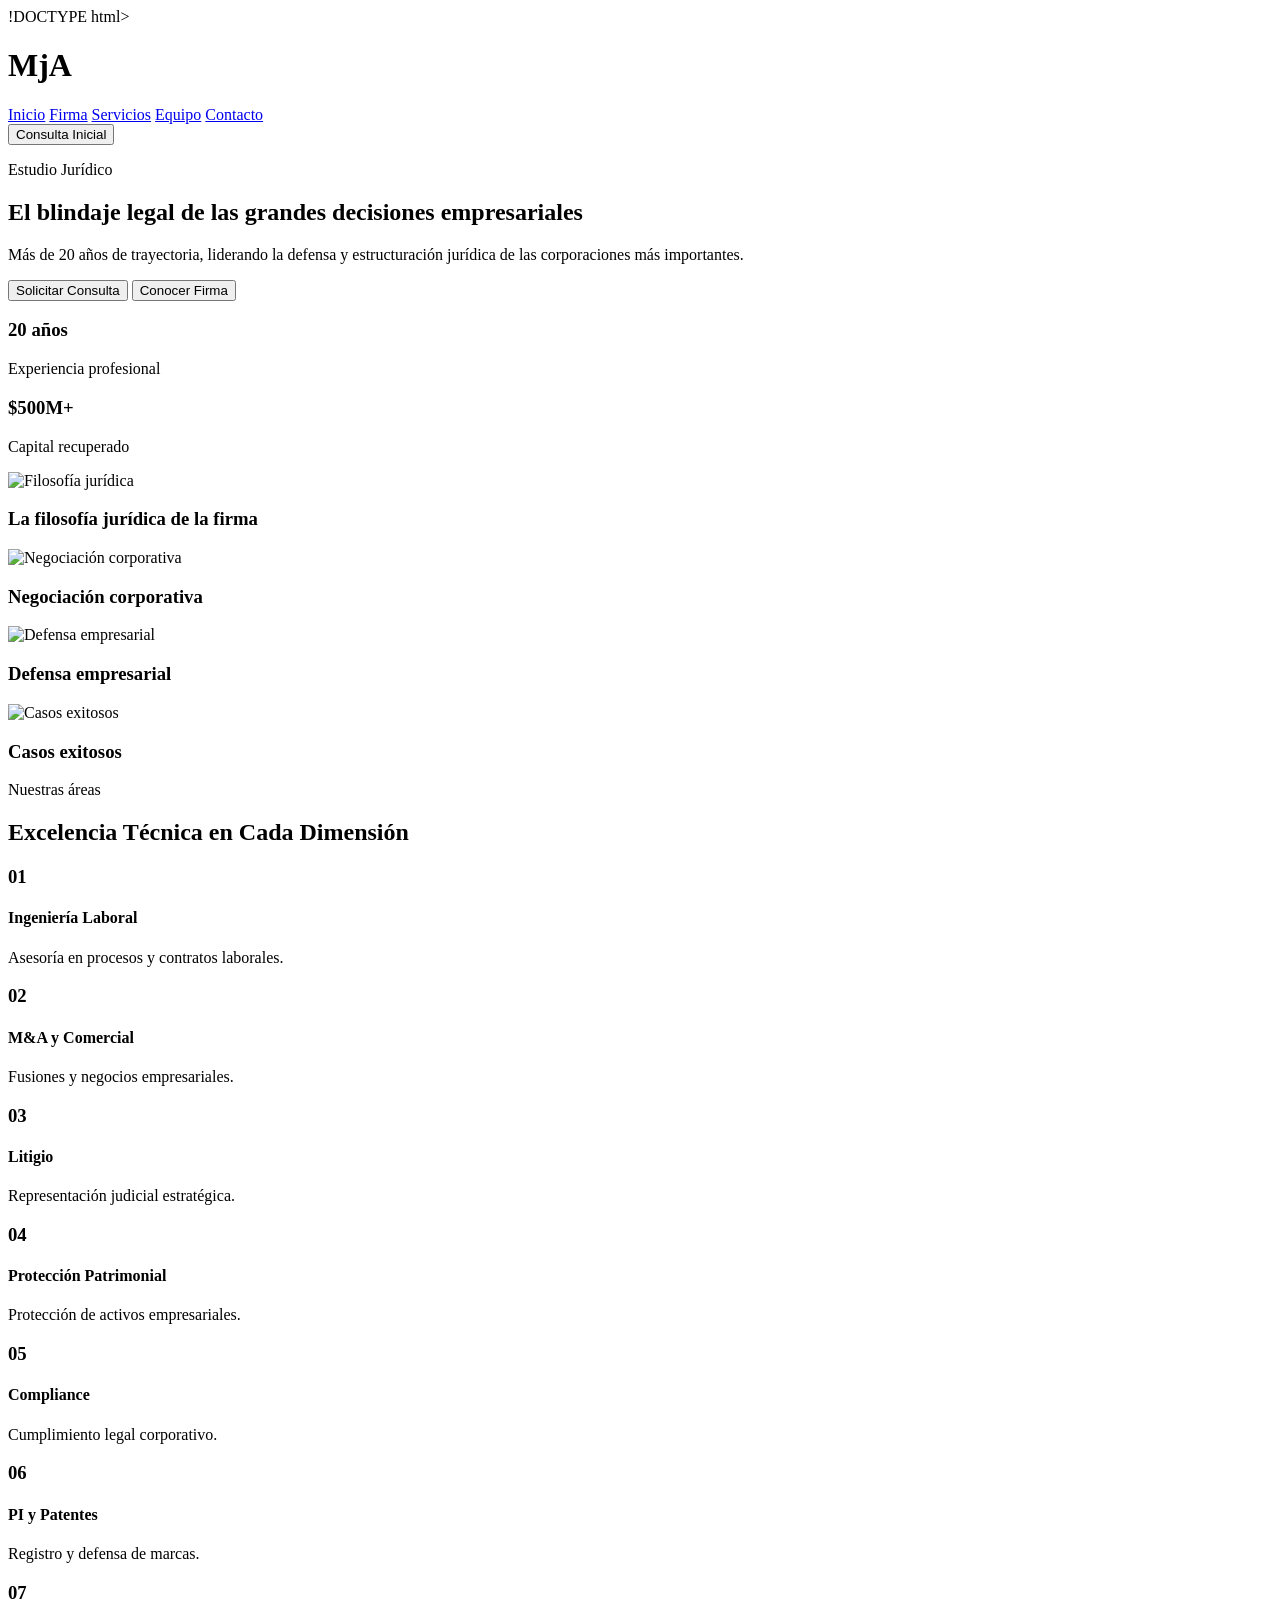
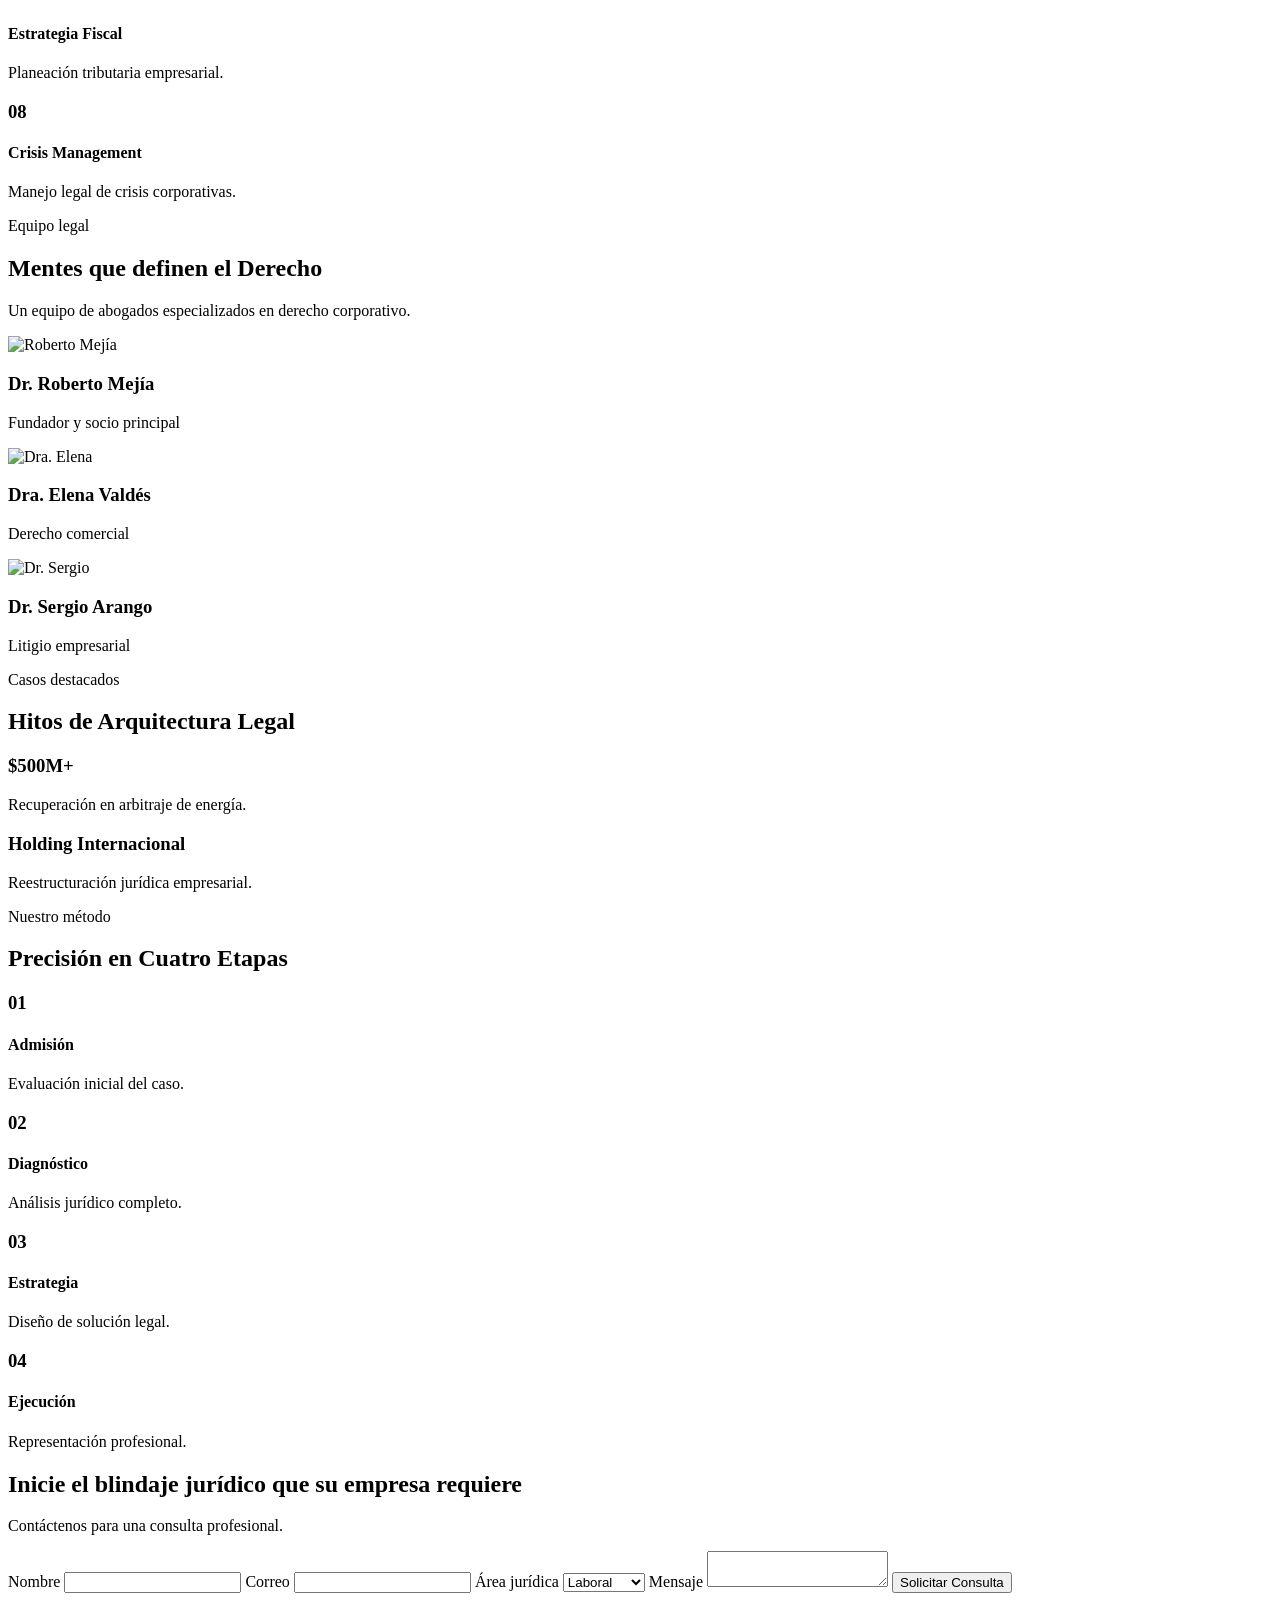
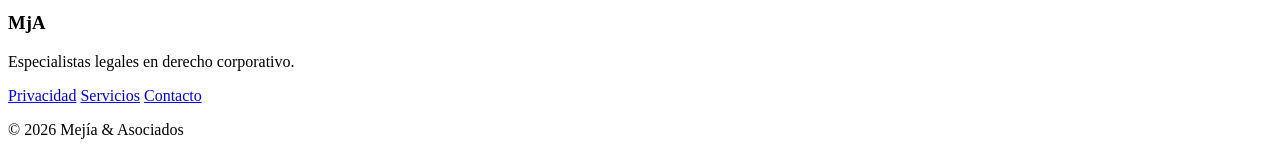
==== index.html @ 67142d61 "Rename index (1).html to index.html cambio e nombre rename" ====
!DOCTYPE html>
<html lang="es">
<head>
    <meta charset="UTF-8">
    <meta name="viewport" content="width=device-width, initial-scale=1.0">
    <title>Mejía & Asociados</title>
</head>
<body>


    <header>

        <h1>MjA</h1>

        <nav>
            <a href="#">Inicio</a>
            <a href="#">Firma</a>
            <a href="#">Servicios</a>
            <a href="#">Equipo</a>
            <a href="#">Contacto</a>
        </nav>

        <button>Consulta Inicial</button>

    </header>


   
    <section>

        <p>Estudio Jurídico</p>

        <h2>
            El blindaje legal de las grandes decisiones empresariales
        </h2>

        <p>
            Más de 20 años de trayectoria, liderando la defensa y
            estructuración jurídica de las corporaciones más importantes.
        </p>

        <button>Solicitar Consulta</button>

        <button>Conocer Firma</button>

    </section>



    <section>

        <div>
            <h3>20 años</h3>
            <p>Experiencia profesional</p>
        </div>

        <div>
            <h3>$500M+</h3>
            <p>Capital recuperado</p>
        </div>

    </section>



    <section>

        <article>

            <img src="imagen1.jpg" alt="Filosofía jurídica">

            <h3>La filosofía jurídica de la firma</h3>

        </article>

        <article>

            <img src="imagen2.jpg" alt="Negociación corporativa">

            <h3>Negociación corporativa</h3>

        </article>

        <article>

            <img src="imagen3.jpg" alt="Defensa empresarial">

            <h3>Defensa empresarial</h3>

        </article>

        <article>

            <img src="imagen4.jpg" alt="Casos exitosos">

            <h3>Casos exitosos</h3>

        </article>

    </section>


    <section>

        <p>Nuestras áreas</p>

        <h2>Excelencia Técnica en Cada Dimensión</h2>

        <div>

            <article>
                <h3>01</h3>
                <h4>Ingeniería Laboral</h4>
                <p>Asesoría en procesos y contratos laborales.</p>
            </article>

            <article>
                <h3>02</h3>
                <h4>M&A y Comercial</h4>
                <p>Fusiones y negocios empresariales.</p>
            </article>

            <article>
                <h3>03</h3>
                <h4>Litigio</h4>
                <p>Representación judicial estratégica.</p>
            </article>

            <article>
                <h3>04</h3>
                <h4>Protección Patrimonial</h4>
                <p>Protección de activos empresariales.</p>
            </article>

            <article>
                <h3>05</h3>
                <h4>Compliance</h4>
                <p>Cumplimiento legal corporativo.</p>
            </article>

            <article>
                <h3>06</h3>
                <h4>PI y Patentes</h4>
                <p>Registro y defensa de marcas.</p>
            </article>

            <article>
                <h3>07</h3>
                <h4>Estrategia Fiscal</h4>
                <p>Planeación tributaria empresarial.</p>
            </article>

            <article>
                <h3>08</h3>
                <h4>Crisis Management</h4>
                <p>Manejo legal de crisis corporativas.</p>
            </article>

        </div>

    </section>


    <section>

        <p>Equipo legal</p>

        <h2>Mentes que definen el Derecho</h2>

        <p>
            Un equipo de abogados especializados en derecho corporativo.
        </p>

        <article>

            <img src="abogado1.jpg" alt="Roberto Mejía">

            <h3>Dr. Roberto Mejía</h3>

            <p>Fundador y socio principal</p>

        </article>

        <article>

            <img src="abogada1.jpg" alt="Dra. Elena">

            <h3>Dra. Elena Valdés</h3>

            <p>Derecho comercial</p>

        </article>

        <article>

            <img src="abogado2.jpg" alt="Dr. Sergio">

            <h3>Dr. Sergio Arango</h3>

            <p>Litigio empresarial</p>

        </article>

    </section>


    <section>

        <p>Casos destacados</p>

        <h2>Hitos de Arquitectura Legal</h2>

        <article>

            <h3>$500M+</h3>

            <p>
                Recuperación en arbitraje de energía.
            </p>

        </article>

        <article>

            <h3>Holding Internacional</h3>

            <p>
                Reestructuración jurídica empresarial.
            </p>

        </article>

    </section>


    <section>

        <p>Nuestro método</p>

        <h2>Precisión en Cuatro Etapas</h2>

        <div>

            <article>
                <h3>01</h3>
                <h4>Admisión</h4>
                <p>Evaluación inicial del caso.</p>
            </article>

            <article>
                <h3>02</h3>
                <h4>Diagnóstico</h4>
                <p>Análisis jurídico completo.</p>
            </article>

            <article>
                <h3>03</h3>
                <h4>Estrategia</h4>
                <p>Diseño de solución legal.</p>
            </article>

            <article>
                <h3>04</h3>
                <h4>Ejecución</h4>
                <p>Representación profesional.</p>
            </article>

        </div>

    </section>


    <section>

        <div>

            <h2>
                Inicie el blindaje jurídico que su empresa requiere
            </h2>

            <p>
                Contáctenos para una consulta profesional.
            </p>

        </div>

        <form>

            <label>Nombre</label>
            <input type="text">

            <label>Correo</label>
            <input type="email">

            <label>Área jurídica</label>

            <select>
                <option>Laboral</option>
                <option>Comercial</option>
                <option>Civil</option>
            </select>

            <label>Mensaje</label>

            <textarea></textarea>

            <button type="submit">
                Solicitar Consulta
            </button>

        </form>

    </section>


    <footer>

        <h3>MjA</h3>

        <p>
            Especialistas legales en derecho corporativo.
        </p>

        <nav>

            <a href="#">Privacidad</a>
            <a href="#">Servicios</a>
            <a href="#">Contacto</a>

        </nav>

        <p>© 2026 Mejía & Asociados</p>

    </footer>

</body>
</html>
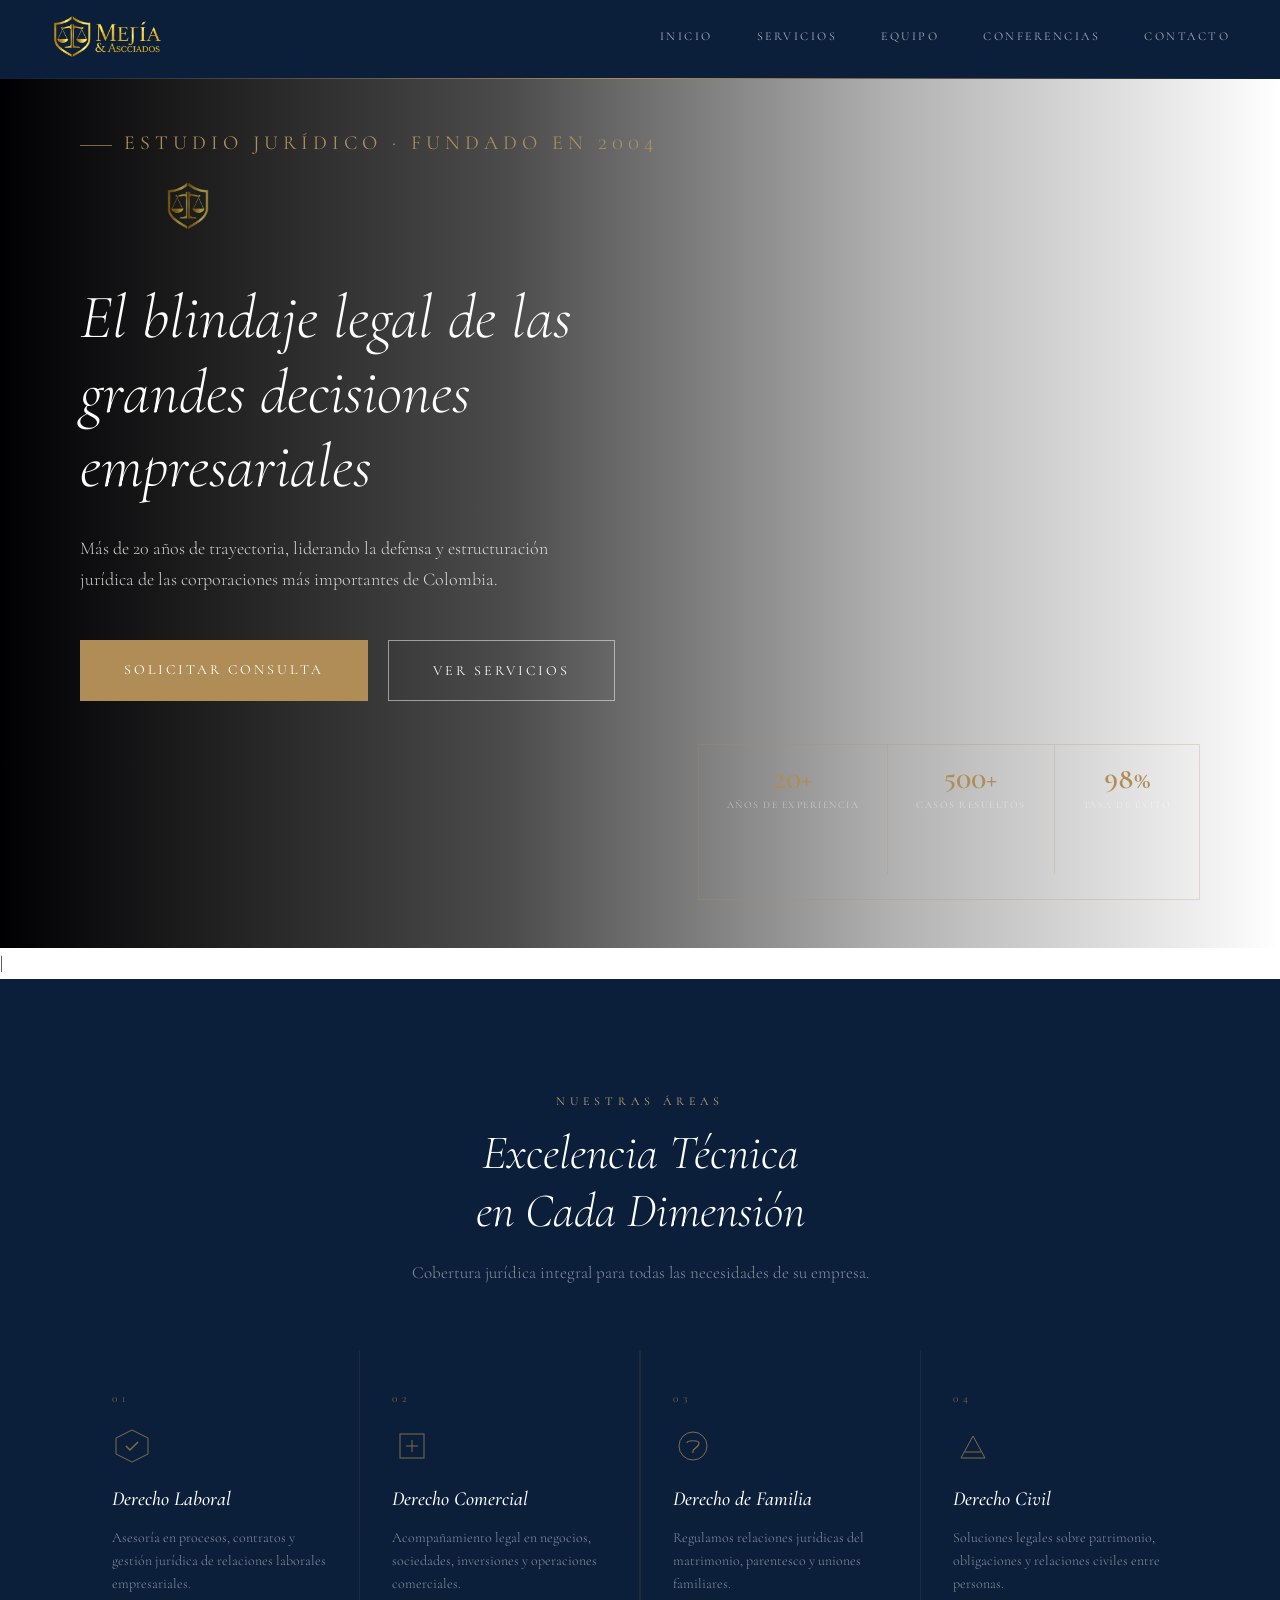
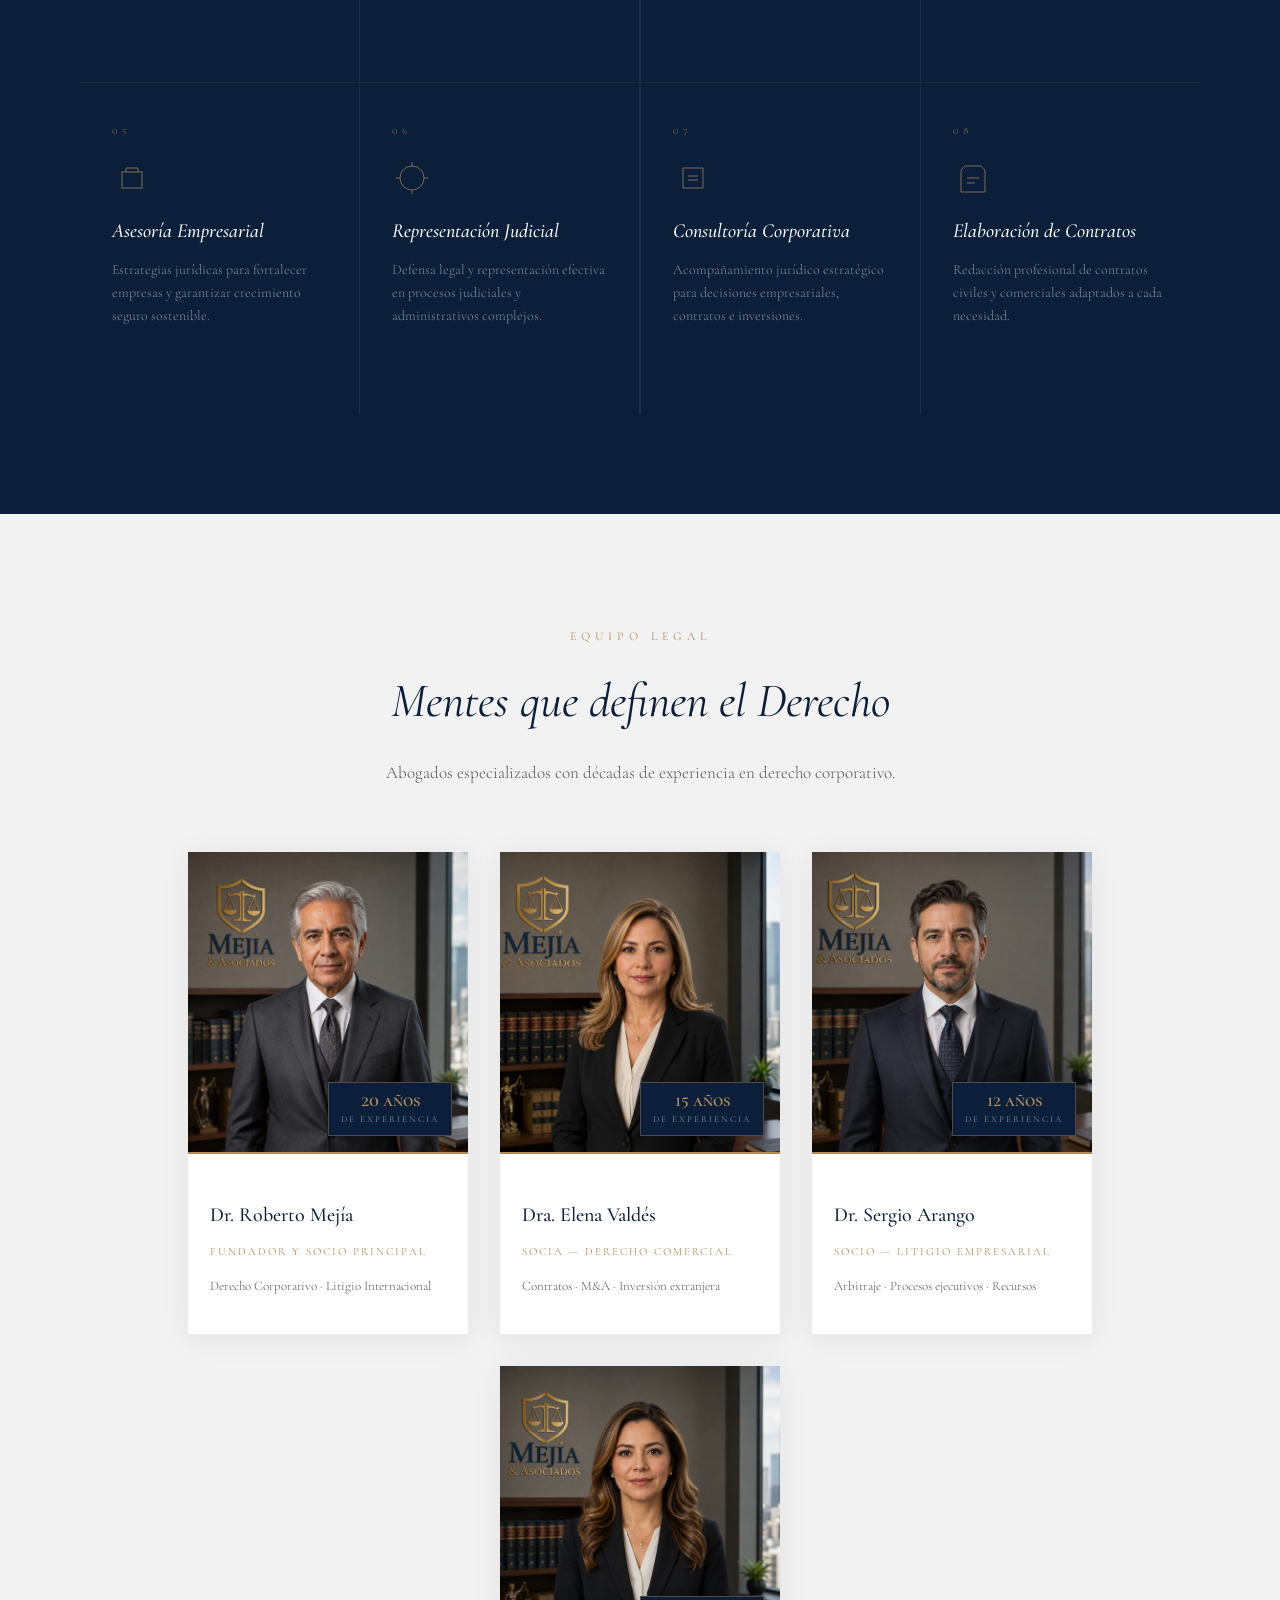
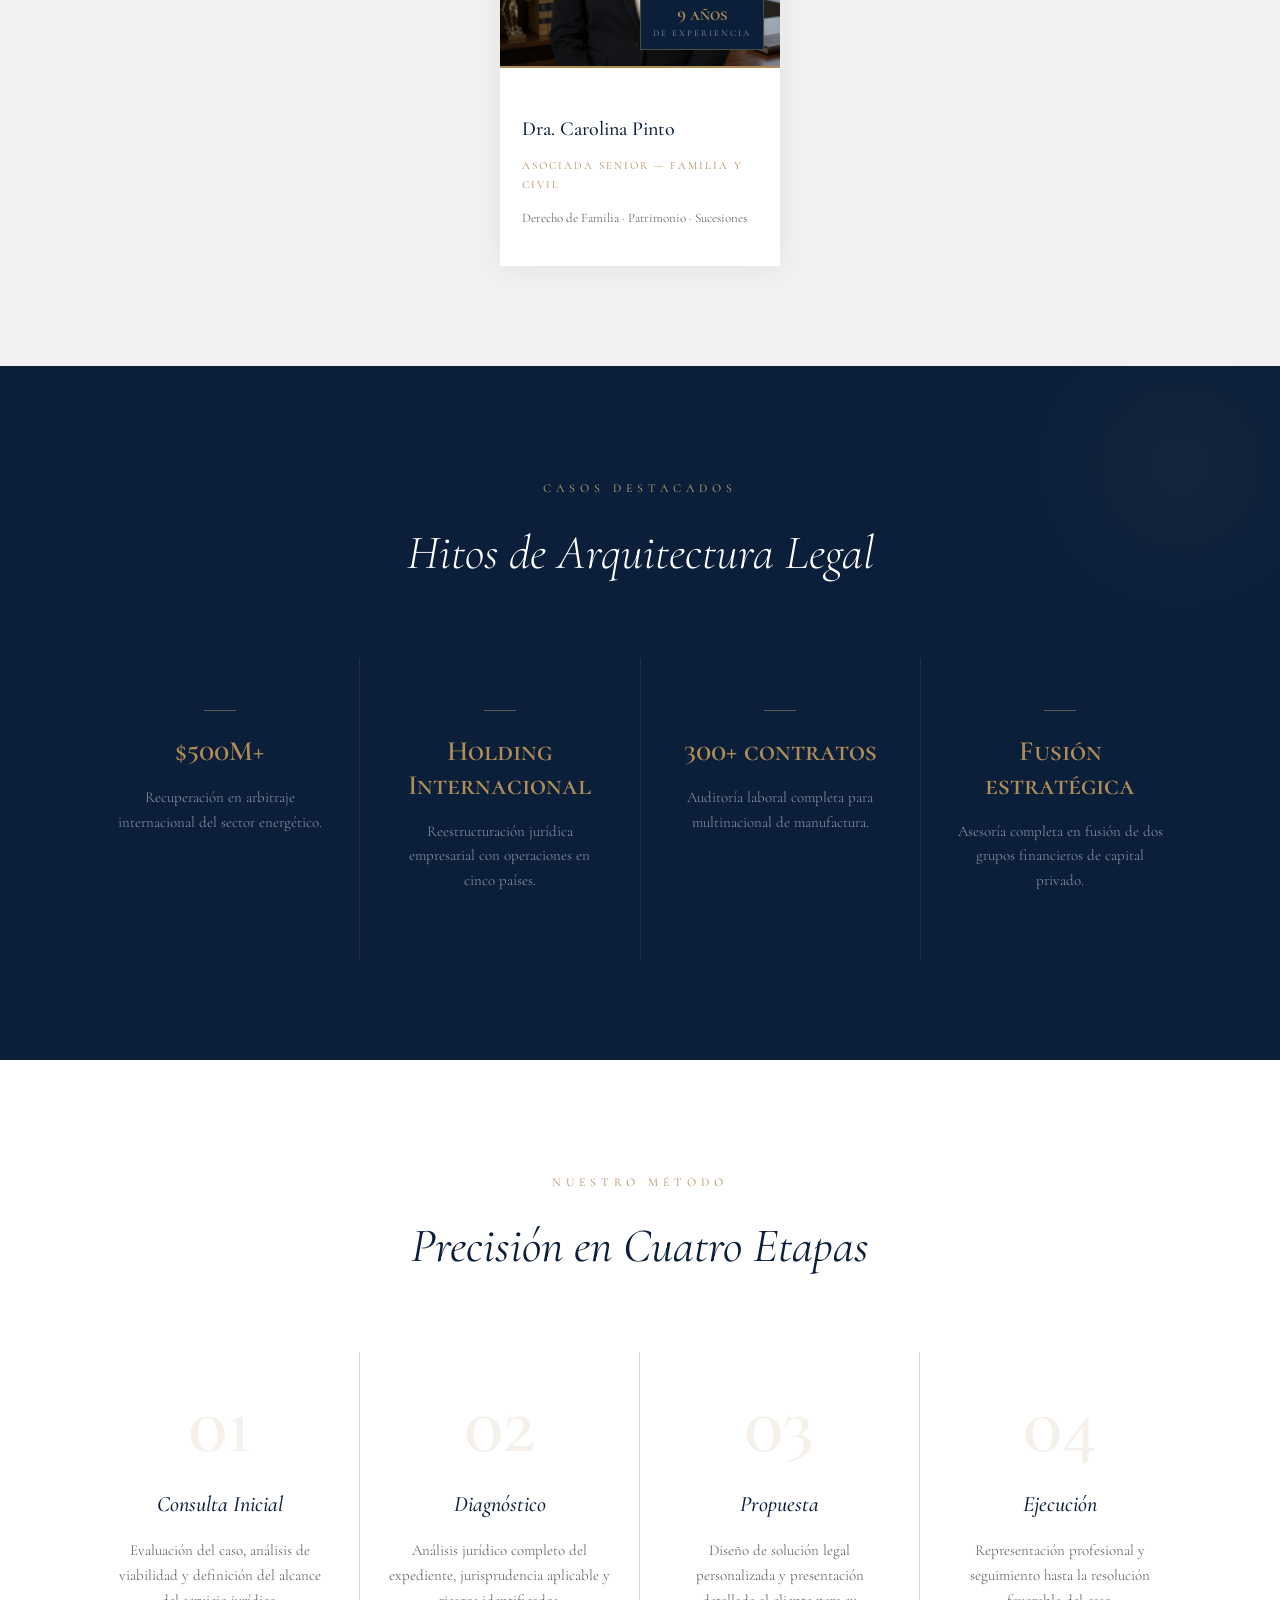
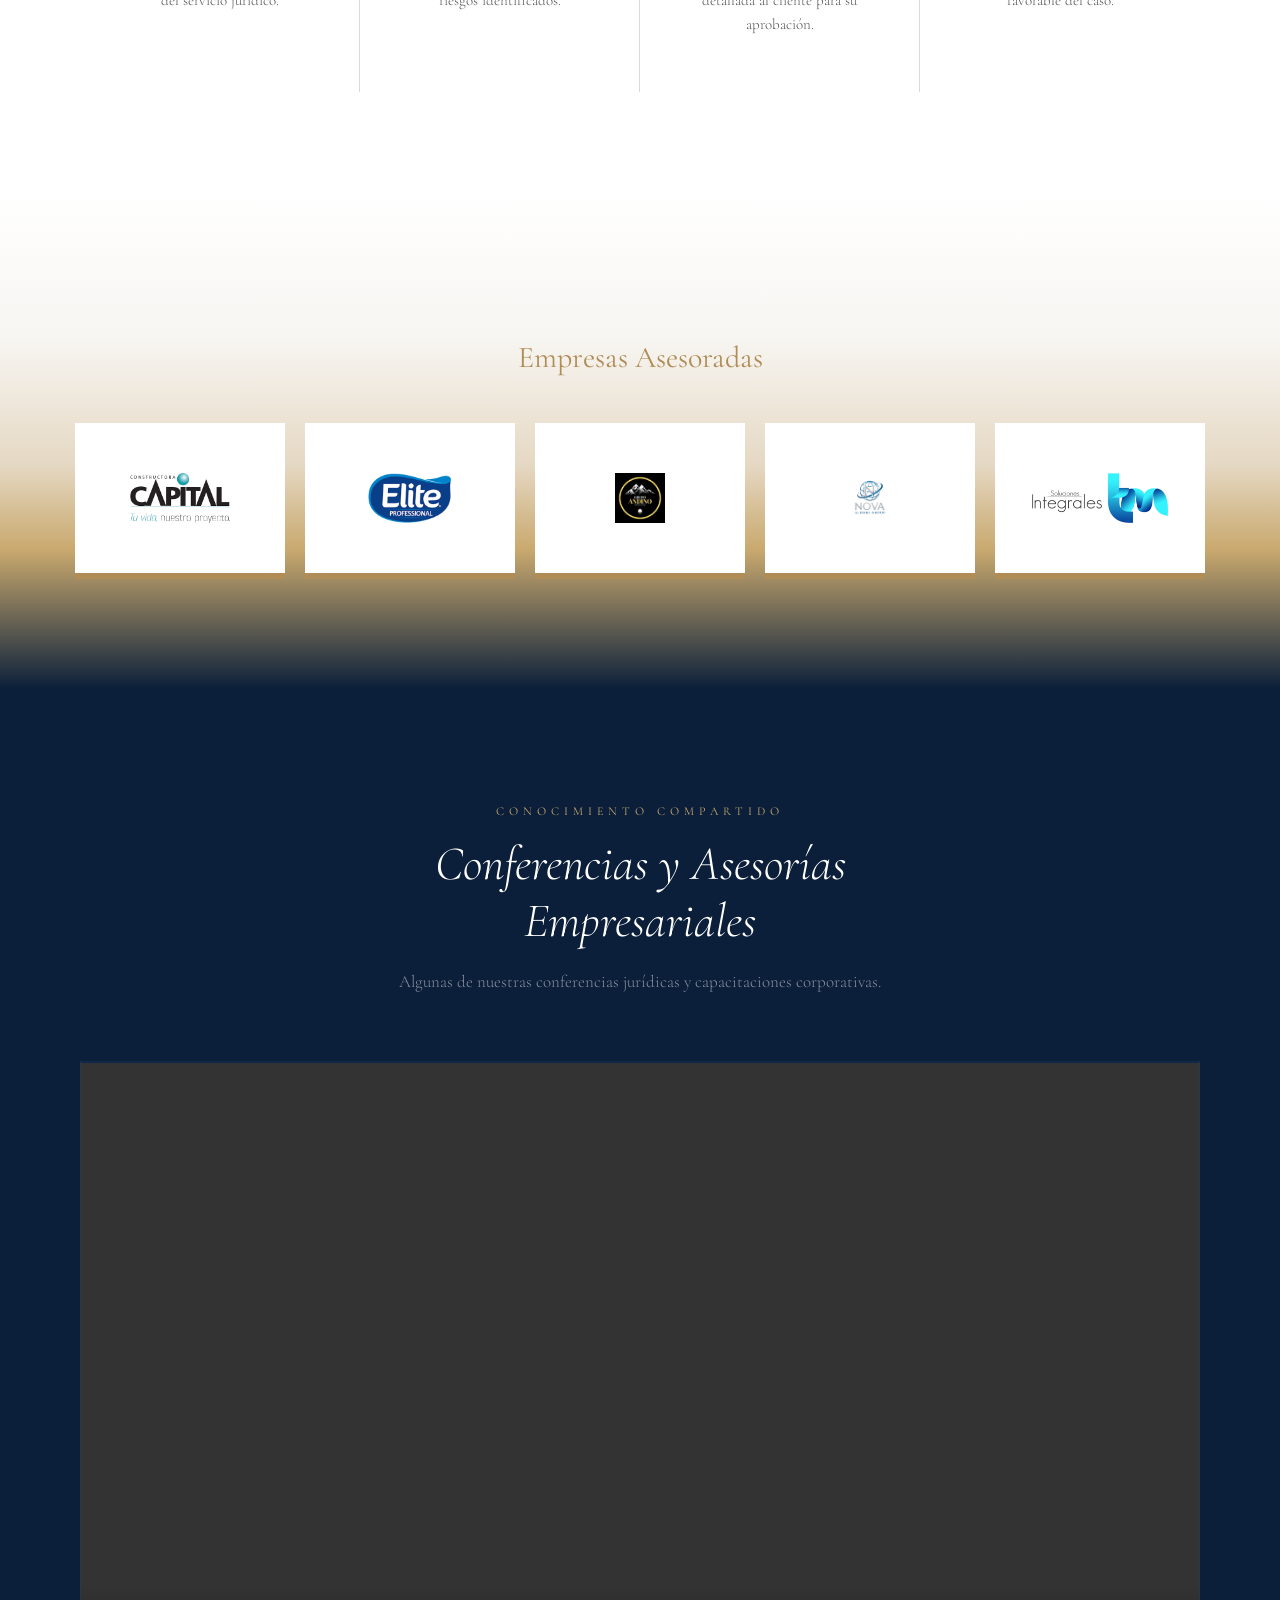
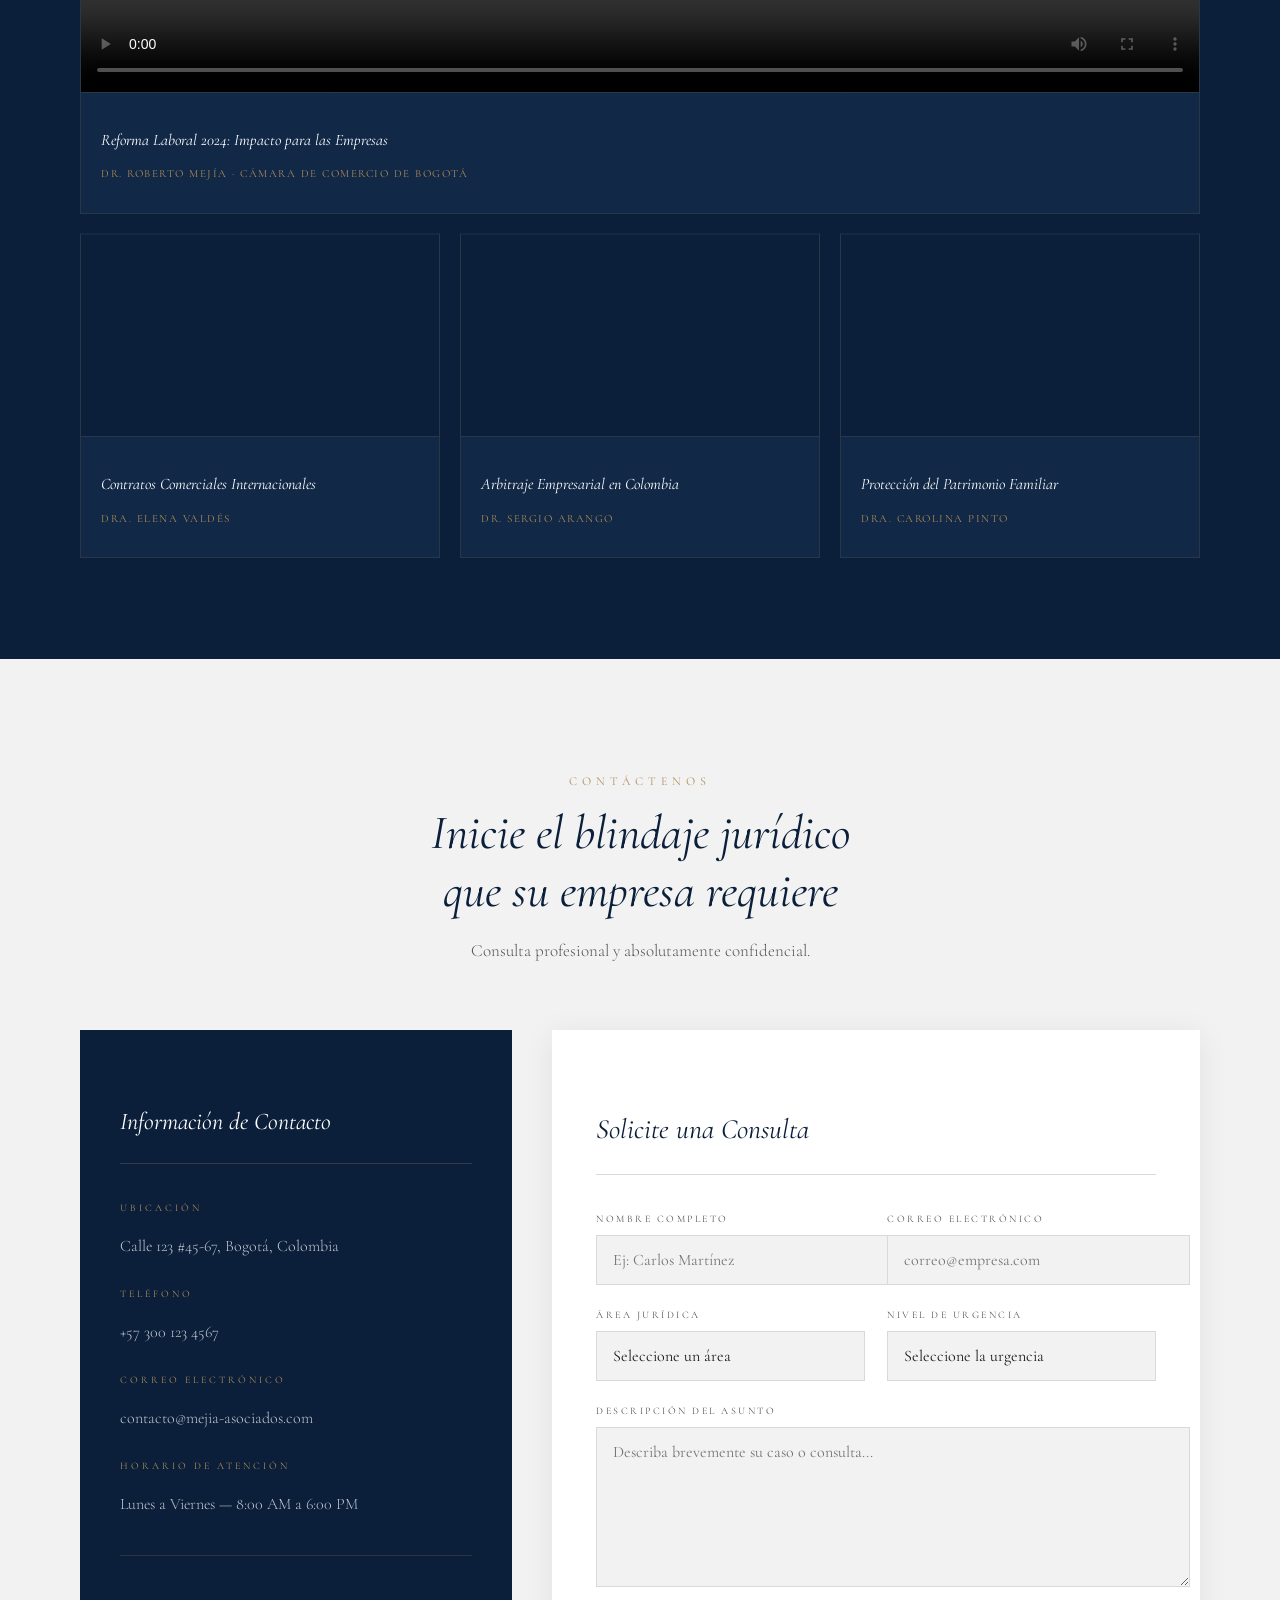
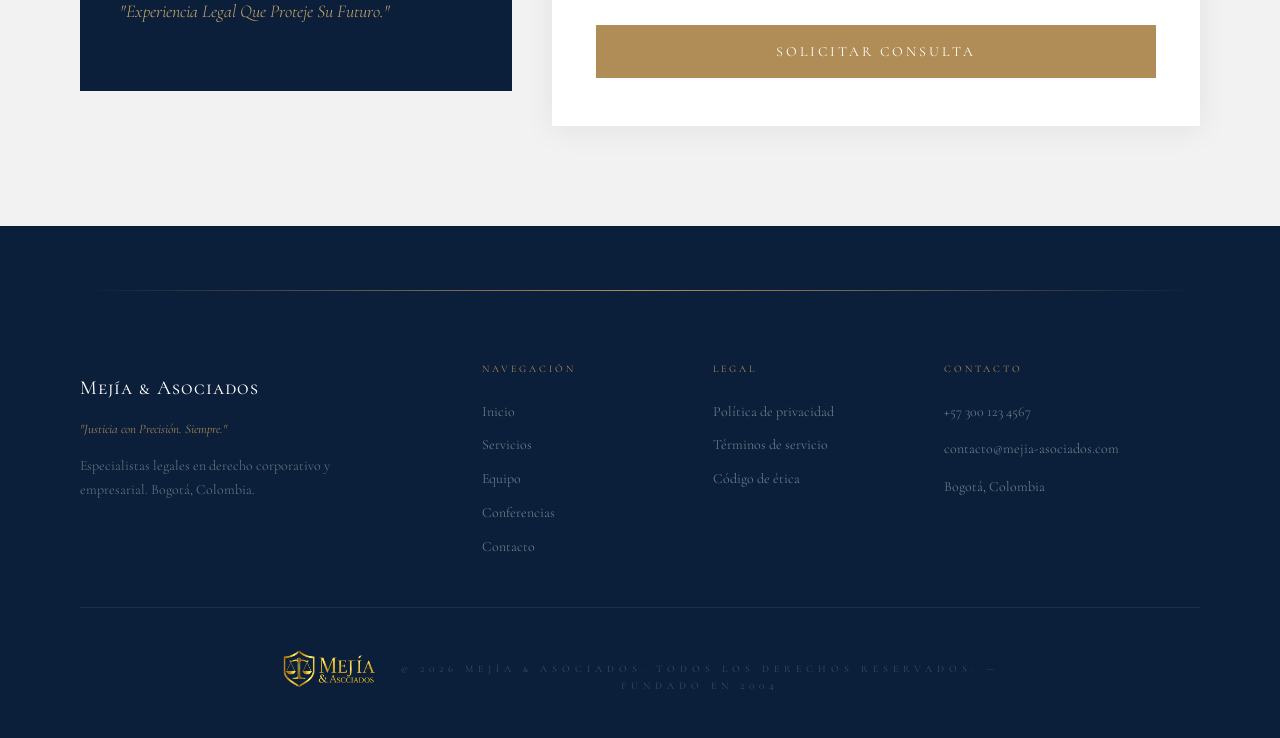
==== commit aaca650e: "primer commit - sitio web Mejía & Asociados" ====
--- a/index.html
+++ b/index.html
@@ -1,337 +1,672 @@
-!DOCTYPE html>
-<html lang="es">
-<head>
-    <meta charset="UTF-8">
-    <meta name="viewport" content="width=device-width, initial-scale=1.0">
-    <title>Mejía & Asociados</title>
-</head>
-<body>
-
-
-    <header>
-
-        <h1>MjA</h1>
-
-        <nav>
-            <a href="#">Inicio</a>
-            <a href="#">Firma</a>
-            <a href="#">Servicios</a>
-            <a href="#">Equipo</a>
-            <a href="#">Contacto</a>
-        </nav>
-
-        <button>Consulta Inicial</button>
-
-    </header>
-
-
-   
-    <section>
-
-        <p>Estudio Jurídico</p>
-
-        <h2>
-            El blindaje legal de las grandes decisiones empresariales
-        </h2>
-
-        <p>
-            Más de 20 años de trayectoria, liderando la defensa y
-            estructuración jurídica de las corporaciones más importantes.
-        </p>
-
-        <button>Solicitar Consulta</button>
-
-        <button>Conocer Firma</button>
-
-    </section>
-
-
-
-    <section>
-
-        <div>
-            <h3>20 años</h3>
-            <p>Experiencia profesional</p>
-        </div>
-
-        <div>
-            <h3>$500M+</h3>
-            <p>Capital recuperado</p>
-        </div>
-
-    </section>
-
-
-
-    <section>
-
-        <article>
-
-            <img src="imagen1.jpg" alt="Filosofía jurídica">
-
-            <h3>La filosofía jurídica de la firma</h3>
-
-        </article>
-
-        <article>
-
-            <img src="imagen2.jpg" alt="Negociación corporativa">
-
-            <h3>Negociación corporativa</h3>
-
-        </article>
-
-        <article>
-
-            <img src="imagen3.jpg" alt="Defensa empresarial">
-
-            <h3>Defensa empresarial</h3>
-
-        </article>
-
-        <article>
-
-            <img src="imagen4.jpg" alt="Casos exitosos">
-
-            <h3>Casos exitosos</h3>
-
-        </article>
-
-    </section>
-
-
-    <section>
-
-        <p>Nuestras áreas</p>
-
-        <h2>Excelencia Técnica en Cada Dimensión</h2>
-
-        <div>
-
-            <article>
-                <h3>01</h3>
-                <h4>Ingeniería Laboral</h4>
-                <p>Asesoría en procesos y contratos laborales.</p>
-            </article>
-
-            <article>
-                <h3>02</h3>
-                <h4>M&A y Comercial</h4>
-                <p>Fusiones y negocios empresariales.</p>
-            </article>
-
-            <article>
-                <h3>03</h3>
-                <h4>Litigio</h4>
-                <p>Representación judicial estratégica.</p>
-            </article>
-
-            <article>
-                <h3>04</h3>
-                <h4>Protección Patrimonial</h4>
-                <p>Protección de activos empresariales.</p>
-            </article>
-
-            <article>
-                <h3>05</h3>
-                <h4>Compliance</h4>
-                <p>Cumplimiento legal corporativo.</p>
-            </article>
-
-            <article>
-                <h3>06</h3>
-                <h4>PI y Patentes</h4>
-                <p>Registro y defensa de marcas.</p>
-            </article>
-
-            <article>
-                <h3>07</h3>
-                <h4>Estrategia Fiscal</h4>
-                <p>Planeación tributaria empresarial.</p>
-            </article>
-
-            <article>
-                <h3>08</h3>
-                <h4>Crisis Management</h4>
-                <p>Manejo legal de crisis corporativas.</p>
-            </article>
-
-        </div>
-
-    </section>
-
-
-    <section>
-
-        <p>Equipo legal</p>
-
-        <h2>Mentes que definen el Derecho</h2>
-
-        <p>
-            Un equipo de abogados especializados en derecho corporativo.
-        </p>
-
-        <article>
-
-            <img src="abogado1.jpg" alt="Roberto Mejía">
-
-            <h3>Dr. Roberto Mejía</h3>
-
-            <p>Fundador y socio principal</p>
-
-        </article>
-
-        <article>
-
-            <img src="abogada1.jpg" alt="Dra. Elena">
-
-            <h3>Dra. Elena Valdés</h3>
-
-            <p>Derecho comercial</p>
-
-        </article>
-
-        <article>
-
-            <img src="abogado2.jpg" alt="Dr. Sergio">
-
-            <h3>Dr. Sergio Arango</h3>
-
-            <p>Litigio empresarial</p>
-
-        </article>
-
-    </section>
-
-
-    <section>
-
-        <p>Casos destacados</p>
-
-        <h2>Hitos de Arquitectura Legal</h2>
-
-        <article>
-
-            <h3>$500M+</h3>
-
-            <p>
-                Recuperación en arbitraje de energía.
-            </p>
-
-        </article>
-
-        <article>
-
-            <h3>Holding Internacional</h3>
-
-            <p>
-                Reestructuración jurídica empresarial.
-            </p>
-
-        </article>
-
-    </section>
-
-
-    <section>
-
-        <p>Nuestro método</p>
-
-        <h2>Precisión en Cuatro Etapas</h2>
-
-        <div>
-
-            <article>
-                <h3>01</h3>
-                <h4>Admisión</h4>
-                <p>Evaluación inicial del caso.</p>
-            </article>
-
-            <article>
-                <h3>02</h3>
-                <h4>Diagnóstico</h4>
-                <p>Análisis jurídico completo.</p>
-            </article>
-
-            <article>
-                <h3>03</h3>
-                <h4>Estrategia</h4>
-                <p>Diseño de solución legal.</p>
-            </article>
-
-            <article>
-                <h3>04</h3>
-                <h4>Ejecución</h4>
-                <p>Representación profesional.</p>
-            </article>
-
-        </div>
-
-    </section>
-
-
-    <section>
-
-        <div>
-
-            <h2>
-                Inicie el blindaje jurídico que su empresa requiere
-            </h2>
-
-            <p>
-                Contáctenos para una consulta profesional.
-            </p>
-
-        </div>
-
-        <form>
-
-            <label>Nombre</label>
-            <input type="text">
-
-            <label>Correo</label>
-            <input type="email">
-
-            <label>Área jurídica</label>
-
-            <select>
-                <option>Laboral</option>
-                <option>Comercial</option>
-                <option>Civil</option>
-            </select>
-
-            <label>Mensaje</label>
-
-            <textarea></textarea>
-
-            <button type="submit">
-                Solicitar Consulta
-            </button>
-
-        </form>
-
-    </section>
-
-
-    <footer>
-
-        <h3>MjA</h3>
-
-        <p>
-            Especialistas legales en derecho corporativo.
-        </p>
-
-        <nav>
-
-            <a href="#">Privacidad</a>
-            <a href="#">Servicios</a>
-            <a href="#">Contacto</a>
-
-        </nav>
-
-        <p>© 2026 Mejía & Asociados</p>
-
-    </footer>
-
-</body>
-</html>
+<!DOCTYPE html>
+<html lang="es">
+<head>
+    <meta charset="UTF-8">
+    <meta name="viewport" content="width=device-width, initial-scale=1.0">
+    <title>Mejía & Asociados — Estudio Jurídico</title>
+    <link rel="stylesheet" href="styles.css">
+    <link rel="preconnect" href="https://fonts.googleapis.com">
+    <link href="https://fonts.googleapis.com/css2?family=Cormorant+Garamond:ital,wght@0,300;0,400;0,500;0,600;0,700;1,300;1,400&family=Cormorant+SC:wght@300;400;500;600&display=swap" rel="stylesheet">
+</head>
+<body>
+
+
+    <!--!SECCIÓN 1: ENCABEZADO
+                    <!--*       Barra de navegación superior con logo y menú.
+                    <!--*       El menú hamburguesa funciona con checkbox + label -->
+    <header class="encabezado" id="inicio">
+
+        <div class="encabezado__marca">
+            <img class="encabezado__logo-banner"
+                src="/img/logomj.png"
+                alt="Mejía & Asociados">
+        </div>
+
+        <nav class="encabezado__nav" id="navegacion" role="navigation" aria-label="Navegación principal">
+            <a class="enlace-nav" href="#inicio">Inicio</a>
+            <a class="enlace-nav" href="#areas">Servicios</a>
+            <a class="enlace-nav" href="#equipo">Equipo</a>
+            <a class="enlace-nav" href="#conferencias">Conferencias</a>
+            <a class="enlace-nav" href="#contacto">Contacto</a>
+        </nav>
+
+        <input type="checkbox" id="menu-activo" class="menu-activo" aria-hidden="true">
+        <label for="menu-activo" class="menu-hamburguesa" aria-label="Abrir menú">
+            <span></span><span></span><span></span>
+        </label>
+
+    </header>
+
+
+    <!--!SECCIÓN 2: HERO / INICIO
+            <!--*   Video de fondo + contenido + métricas flotantes.
+            <!--*   Orden de capas (de fondo a frente):
+            <!--*       1. video-fondo
+            <!--*       2. degradado negro
+            <!--*       3. patrón de puntos
+            <!--*       4. contenido (título + botones)
+            <!--*       5. métricas flotantes-->
+    <section class="inicio" id="hero">
+
+        <div class="inicio__contenedor-video">
+            <video autoplay muted loop playsinline class="inicio__video-fondo">
+                <source src="https://dl.dropbox.com/scl/fi/7dvm16bgu7j31hagz6p38/INTRODUCION.mp4?rlkey=zxrcnvhyy67lka468pvtw8rt9&st=ph2h5szb&dl=0" type="video/mp4">
+            </video>
+            <div class="inicio__degradado" aria-hidden="true"></div>
+        </div>|
+
+        <div class="inicio__contenido">
+            <span class="inicio__etiqueta">Estudio Jurídico · Fundado en 2004</span>
+
+            <div class="inicio__banner" aria-hidden="true">
+                <span class="banner-linea"></span>
+                <img src="/img/icono_logo.png" alt="Logo Mejía & Asociados" class="inicio__logo">
+                <span class="banner-linea"></span>
+            </div>
+
+            <h1 class="inicio__titulo">
+                El blindaje legal de las<br>
+                grandes decisiones<br>
+                empresariales
+            </h1>
+
+            <p class="inicio__descripcion">
+                Más de 20 años de trayectoria, liderando la defensa y estructuración
+                jurídica de las corporaciones más importantes de Colombia.
+            </p>
+
+            <div class="inicio__botones">
+                <a class="boton-principal" href="#contacto">Solicitar Consulta</a>
+                <a class="boton-secundario" href="#areas">Ver Servicios</a>
+            </div>
+        </div>
+
+        <div class="inicio__metricas" aria-hidden="true">
+            <div class="inicio__metrica">
+                <span class="inicio__metrica-numero">20+</span>
+                <span class="inicio__metrica-texto">Años de experiencia</span>
+            </div>
+            <div class="inicio__metrica">
+                <span class="inicio__metrica-numero">500+</span>
+                <span class="inicio__metrica-texto">Casos resueltos</span>
+            </div>
+            <div class="inicio__metrica">
+                <span class="inicio__metrica-numero">98%</span>
+                <span class="inicio__metrica-texto">Tasa de éxito</span>
+            </div>
+        </div>
+
+    </section>
+
+
+    <!--!SECCIÓN 3: ÁREAS DE PRÁCTICA
+        8 tarjetas en grid de 4 columnas.
+        Los íconos son SVG inline (sin imágenes externas).
+        -->
+    <section class="areas" id="areas">
+
+        <div class="areas__encabezado">
+            <p class="etiqueta-seccion etiqueta-seccion--clara">Nuestras Áreas</p>
+            <h2 class="areas__titulo">Excelencia Técnica<br>en Cada Dimensión</h2>
+            <p class="areas__subtitulo">Cobertura jurídica integral para todas las necesidades de su empresa.</p>
+        </div>
+
+        <div class="areas__cuadricula">
+
+            <article class="tarjeta-area">
+                <span class="tarjeta-area__numero">01</span>
+                <div class="tarjeta-area__icono" aria-hidden="true">
+                    <svg viewBox="0 0 40 40" xmlns="http://www.w3.org/2000/svg">
+                        <path d="M20 4 L36 12 L36 28 L20 36 L4 28 L4 12 Z" fill="none" stroke="#B08D57" stroke-width="1"/>
+                        <path d="M14 20 L18 24 L26 16" fill="none" stroke="#B08D57" stroke-width="1.5"/>
+                    </svg>
+                </div>
+                <h3 class="tarjeta-area__nombre">Derecho Laboral</h3>
+                <p class="tarjeta-area__descripcion">Asesoría en procesos, contratos y gestión jurídica de relaciones laborales empresariales.</p>
+                <span class="tarjeta-area__mas" aria-hidden="true">→
+                    <span class="precio_area">$500.000</span>
+                </span>
+        
+            </article>
+
+            <article class="tarjeta-area">
+                <span class="tarjeta-area__numero">02</span>
+                <div class="tarjeta-area__icono" aria-hidden="true">
+                    <svg viewBox="0 0 40 40" xmlns="http://www.w3.org/2000/svg">
+                        <rect x="8" y="8" width="24" height="24" fill="none" stroke="#B08D57" stroke-width="1"/>
+                        <line x1="14" y1="20" x2="26" y2="20" stroke="#B08D57" stroke-width="1"/>
+                        <line x1="20" y1="14" x2="20" y2="26" stroke="#B08D57" stroke-width="1"/>
+                    </svg>
+                </div>
+                <h3 class="tarjeta-area__nombre">Derecho Comercial</h3>
+                <p class="tarjeta-area__descripcion">Acompañamiento legal en negocios, sociedades, inversiones y operaciones comerciales.</p>
+                <span class="tarjeta-area__mas" aria-hidden="true">→
+                        <span>$700.000</span>
+                </span>
+                
+            </article>
+
+            <article class="tarjeta-area">
+                <span class="tarjeta-area__numero">03</span>
+                <div class="tarjeta-area__icono" aria-hidden="true">
+                    <svg viewBox="0 0 40 40" xmlns="http://www.w3.org/2000/svg">
+                        <circle cx="20" cy="20" r="14" fill="none" stroke="#B08D57" stroke-width="1"/>
+                        <path d="M14 17 C14 14 26 14 26 17 C26 22 20 22 20 25 L20 27" fill="none" stroke="#B08D57" stroke-width="1.2"/>
+                    </svg>
+                </div>
+                <h3 class="tarjeta-area__nombre">Derecho de Familia</h3>
+                <p class="tarjeta-area__descripcion">Regulamos relaciones jurídicas del matrimonio, parentesco y uniones familiares.</p>
+                <span class="tarjeta-area__mas" aria-hidden="true">→
+                        <span class="precio_area">$400.000</span>
+                </span>
+            </article>
+
+            <article class="tarjeta-area">
+                <span class="tarjeta-area__numero">04</span>
+                <div class="tarjeta-area__icono" aria-hidden="true">
+                    <svg viewBox="0 0 40 40" xmlns="http://www.w3.org/2000/svg">
+                        <path d="M8 32 L20 10 L32 32 Z" fill="none" stroke="#B08D57" stroke-width="1"/>
+                        <line x1="12" y1="26" x2="28" y2="26" stroke="#B08D57" stroke-width="1"/>
+                    </svg>
+                </div>
+                <h3 class="tarjeta-area__nombre">Derecho Civil</h3>
+                <p class="tarjeta-area__descripcion">Soluciones legales sobre patrimonio, obligaciones y relaciones civiles entre personas.</p>
+                <span class="tarjeta-area__mas" aria-hidden="true">→
+                    <span class="precio_area">$450.000</span>
+                </span>
+                
+            </article>
+
+            <article class="tarjeta-area">
+                <span class="tarjeta-area__numero">05</span>
+                <div class="tarjeta-area__icono" aria-hidden="true">
+                    <svg viewBox="0 0 40 40" xmlns="http://www.w3.org/2000/svg">
+                        <rect x="10" y="14" width="20" height="16" fill="none" stroke="#B08D57" stroke-width="1"/>
+                        <path d="M14 14 L14 10 L26 10 L26 14" fill="none" stroke="#B08D57" stroke-width="1"/>
+                    </svg>
+                </div>
+                <h3 class="tarjeta-area__nombre">Asesoría Empresarial</h3>
+                <p class="tarjeta-area__descripcion">Estrategias jurídicas para fortalecer empresas y garantizar crecimiento seguro sostenible.</p>
+                <span class="tarjeta-area__mas" aria-hidden="true">→
+                    <span class="precio_area">$900.000</span>
+                </span>
+                
+            </article>
+
+            <article class="tarjeta-area">
+                <span class="tarjeta-area__numero">06</span>
+                <div class="tarjeta-area__icono" aria-hidden="true">
+                    <svg viewBox="0 0 40 40" xmlns="http://www.w3.org/2000/svg">
+                        <circle cx="20" cy="20" r="12" fill="none" stroke="#B08D57" stroke-width="1"/>
+                        <path d="M20 8 L20 4 M32 20 L36 20 M20 32 L20 36 M8 20 L4 20" stroke="#B08D57" stroke-width="1"/>
+                    </svg>
+                </div>
+                <h3 class="tarjeta-area__nombre">Representación Judicial</h3>
+                <p class="tarjeta-area__descripcion">Defensa legal y representación efectiva en procesos judiciales y administrativos complejos.</p>
+                <span class="tarjeta-area__mas" aria-hidden="true">→
+                    <span class="precio_area">$1.2000.000</span>
+                </span>
+                    
+            </article>
+
+            <article class="tarjeta-area">
+                <span class="tarjeta-area__numero">07</span>
+                <div class="tarjeta-area__icono" aria-hidden="true">
+                    <svg viewBox="0 0 40 40" xmlns="http://www.w3.org/2000/svg">
+                        <path d="M10 10 L30 10 L30 30 L10 30 Z" fill="none" stroke="#B08D57" stroke-width="1"/>
+                        <line x1="15" y1="18" x2="25" y2="18" stroke="#B08D57" stroke-width="1"/>
+                        <line x1="15" y1="22" x2="25" y2="22" stroke="#B08D57" stroke-width="1"/>
+                    </svg>
+                </div>
+                <h3 class="tarjeta-area__nombre">Consultoría Corporativa</h3>
+                <p class="tarjeta-area__descripcion">Acompañamiento jurídico estratégico para decisiones empresariales, contratos e inversiones.</p>
+                <span class="tarjeta-area__mas" aria-hidden="true">→
+                    <span class="precio_area">$1.500.000</span>
+                </span>
+                
+            </article>
+
+            <article class="tarjeta-area">
+                <span class="tarjeta-area__numero">08</span>
+                <div class="tarjeta-area__icono" aria-hidden="true">
+                    <svg viewBox="0 0 40 40" xmlns="http://www.w3.org/2000/svg">
+                        <path d="M12 8 L28 8 L32 12 L32 34 L8 34 L8 12 Z" fill="none" stroke="#B08D57" stroke-width="1"/>
+                        <line x1="14" y1="20" x2="26" y2="20" stroke="#B08D57" stroke-width="1"/>
+                        <line x1="14" y1="25" x2="22" y2="25" stroke="#B08D57" stroke-width="1"/>
+                    </svg>
+                </div>
+                <h3 class="tarjeta-area__nombre">Elaboración de Contratos</h3>
+                <p class="tarjeta-area__descripcion">Redacción profesional de contratos civiles y comerciales adaptados a cada necesidad.</p>
+                <span class="tarjeta-area__mas" aria-hidden="true">→
+                    <span class="precio_area">$350.000</span>
+                </span>
+                
+            </article>
+
+        </div>
+
+    </section>
+
+
+    <!--!SECCIÓN 4: EQUIPO LEGAL
+        <!--*       4 tarjetas de abogados con foto, nombre, cargo y especialidad.
+        <!--*       Técnica: Grid de 1 celda en la imagen para superponer capas
+        <!--*       (texto de fondo ::before, foto, velo, badge de años)
+        
+        -->
+    <section class="equipo" id="equipo">
+
+        <div class="equipo__encabezado">
+            <p class="etiqueta-seccion">Equipo Legal</p>
+            <h2 class="equipo__titulo">Mentes que definen el Derecho</h2>
+            <p class="equipo__subtitulo">Abogados especializados con décadas de experiencia en derecho corporativo.</p>
+        </div>
+
+        <div class="equipo__cuadricula">
+
+            <article class="tarjeta-abogado">
+                <div class="tarjeta-abogado__imagen-contenedor">
+                    <img src="/img/brief_img/roberto_mejia.png" alt="Dr. Roberto Mejía" class="tarjeta-abogado__imagen">
+                    <div class="tarjeta-abogado__velo" aria-hidden="true"></div>
+                    <div class="tarjeta-abogado__anios">
+                        <span>20 años</span>
+                        <small>de experiencia</small>
+                    </div>
+                </div>
+                <div class="tarjeta-abogado__info">
+                    <h3 class="tarjeta-abogado__nombre">Dr. Roberto Mejía</h3>
+                    <p class="tarjeta-abogado__cargo">Fundador y Socio Principal</p>
+                    <p class="tarjeta-abogado__especialidad">Derecho Corporativo · Litigio Internacional</p>
+                </div>
+            </article>
+
+            <article class="tarjeta-abogado">
+                <div class="tarjeta-abogado__imagen-contenedor">
+                    <img src="/img/brief_img/elena_valdes.png" alt="Dra. Elena Valdés" class="tarjeta-abogado__imagen">
+                    <div class="tarjeta-abogado__velo" aria-hidden="true"></div>
+                    <div class="tarjeta-abogado__anios">
+                        <span>15 años</span>
+                        <small>de experiencia</small>
+                    </div>
+                </div>
+                <div class="tarjeta-abogado__info">
+                    <h3 class="tarjeta-abogado__nombre">Dra. Elena Valdés</h3>
+                    <p class="tarjeta-abogado__cargo">Socia — Derecho Comercial</p>
+                    <p class="tarjeta-abogado__especialidad">Contratos · M&A · Inversión extranjera</p>
+                </div>
+            </article>
+
+            <article class="tarjeta-abogado">
+                <div class="tarjeta-abogado__imagen-contenedor">
+                    <img src="/img/brief_img/sergio_arango.png" alt="Dr. Sergio Arango" class="tarjeta-abogado__imagen">
+                    <div class="tarjeta-abogado__velo" aria-hidden="true"></div>
+                    <div class="tarjeta-abogado__anios">
+                        <span>12 años</span>
+                        <small>de experiencia</small>
+                    </div>
+                </div>
+                <div class="tarjeta-abogado__info">
+                    <h3 class="tarjeta-abogado__nombre">Dr. Sergio Arango</h3>
+                    <p class="tarjeta-abogado__cargo">Socio — Litigio Empresarial</p>
+                    <p class="tarjeta-abogado__especialidad">Arbitraje · Procesos ejecutivos · Recursos</p>
+                </div>
+            </article>
+
+            <article class="tarjeta-abogado">
+                <div class="tarjeta-abogado__imagen-contenedor">
+                    <img src="/img/brief_img/carolina_pinto.png" alt="Dra. Carolina Pinto" class="tarjeta-abogado__imagen">
+                    <div class="tarjeta-abogado__velo" aria-hidden="true"></div>
+                    <div class="tarjeta-abogado__anios">
+                        <span>9 años</span>
+                        <small>de experiencia</small>
+                    </div>
+                </div>
+                <div class="tarjeta-abogado__info">
+                    <h3 class="tarjeta-abogado__nombre">Dra. Carolina Pinto</h3>
+                    <p class="tarjeta-abogado__cargo">Asociada Senior — Familia y Civil</p>
+                    <p class="tarjeta-abogado__especialidad">Derecho de Familia · Patrimonio · Sucesiones</p>
+                </div>
+            </article>
+
+        </div>
+
+    </section>
+
+
+    <!--!SECCIÓN 5: HITOS / CASOS DESTACADOS
+        <!--*        4 tarjetas de casos de éxito (sin nombres reales).
+        <!--*        Grid de 4 columnas con separadores dorados.-->
+    <section class="hitos" id="hitos">
+
+        <div class="hitos__encabezado">
+            <p class="etiqueta-seccion etiqueta-seccion--clara">Casos Destacados</p>
+            <h2 class="hitos__titulo">Hitos de Arquitectura Legal</h2>
+        </div>
+
+        <div class="hitos__cuadricula">
+
+            <article class="tarjeta-hito">
+                <div class="tarjeta-hito__ornamento" aria-hidden="true"></div>
+                <span class="tarjeta-hito__cifra">$500M+</span>
+                <p class="tarjeta-hito__descripcion">Recuperación en arbitraje internacional del sector energético.</p>
+            </article>
+
+            <article class="tarjeta-hito">
+                <div class="tarjeta-hito__ornamento" aria-hidden="true"></div>
+                <span class="tarjeta-hito__cifra">Holding Internacional</span>
+                <p class="tarjeta-hito__descripcion">Reestructuración jurídica empresarial con operaciones en cinco países.</p>
+            </article>
+
+            <article class="tarjeta-hito">
+                <div class="tarjeta-hito__ornamento" aria-hidden="true"></div>
+                <span class="tarjeta-hito__cifra">300+ contratos</span>
+                <p class="tarjeta-hito__descripcion">Auditoría laboral completa para multinacional de manufactura.</p>
+            </article>
+
+            <article class="tarjeta-hito">
+                <div class="tarjeta-hito__ornamento" aria-hidden="true"></div>
+                <span class="tarjeta-hito__cifra">Fusión estratégica</span>
+                <p class="tarjeta-hito__descripcion">Asesoría completa en fusión de dos grupos financieros de capital privado.</p>
+            </article>
+
+        </div>
+
+    </section>
+
+
+    <!--!SECCIÓN 6: NUESTRO MÉTODO
+        <!--*        4 pasos del proceso jurídico en grid de 4 columnas.
+        <!--*        Los pasos se separan con border-right (no gap).-->
+    <section class="metodo" id="metodo">
+
+        <div class="metodo__encabezado">
+            <p class="etiqueta-seccion">Nuestro Método</p>
+            <h2 class="metodo__titulo">Precisión en Cuatro Etapas</h2>
+        </div>
+
+        <div class="metodo__pasos">
+
+            <article class="paso">
+                <div class="paso__numero" aria-hidden="true">01</div>
+                <h3 class="paso__nombre">Consulta Inicial</h3>
+                <p class="paso__descripcion">Evaluación del caso, análisis de viabilidad y definición del alcance del servicio jurídico.</p>
+            </article>
+
+            <article class="paso">
+                <div class="paso__numero" aria-hidden="true">02</div>
+                <h3 class="paso__nombre">Diagnóstico</h3>
+                <p class="paso__descripcion">Análisis jurídico completo del expediente, jurisprudencia aplicable y riesgos identificados.</p>
+            </article>
+
+            <article class="paso">
+                <div class="paso__numero" aria-hidden="true">03</div>
+                <h3 class="paso__nombre">Propuesta</h3>
+                <p class="paso__descripcion">Diseño de solución legal personalizada y presentación detallada al cliente para su aprobación.</p>
+            </article>
+
+            <article class="paso">
+                <div class="paso__numero" aria-hidden="true">04</div>
+                <h3 class="paso__nombre">Ejecución</h3>
+                <p class="paso__descripcion">Representación profesional y seguimiento hasta la resolución favorable del caso.</p>
+            </article>
+
+        </div>
+
+    </section>
+
+
+    <!--!SECCIÓN 7: EMPRESAS ASESORADAS
+        <!--*        Logos de clientes en tarjetas con efecto hover luminoso.
+        <!--*        Flexbox con wrap para acomodar automáticamente.
+        <!--*        Fondo con gradiente vertical de blanco a azul oscuro.-->
+    <section class="clientes" id="clientes">
+
+        <p class="clientes__titulo">Empresas Asesoradas</p>
+
+        <div class="clientes__carrusel">
+
+            <div class="cliente-card">
+                <img src="/img/Empresas_Asesoradas/capital.png" alt="Capital" class="clientes__logo">
+            </div>
+
+            <div class="cliente-card">
+                <img src="/img/Empresas_Asesoradas/elite.png" alt="Elite" class="clientes__logo">
+            </div>
+
+            <div class="cliente-card">
+                <img src="/img/Empresas_Asesoradas/grupoandino.jpg" alt="Grupo Andino" class="clientes__logo">
+            </div>
+
+            <div class="cliente-card">
+                <img src="/img/Empresas_Asesoradas/inversionesnova.png" alt="Inversiones Nova" class="clientes__logo">
+            </div>
+
+            <div class="cliente-card">
+                <img src="/img/Empresas_Asesoradas/sas.jpg" alt="SAS" class="clientes__logo">
+            </div>
+
+        </div>
+
+    </section>
+
+
+    <!--!SECCIÓN 8: CONFERENCIAS
+        1 video principal con audio (ocupa 3 columnas) +
+        3 videos secundarios en silencio y bucle automático.
+        Grid de 3 columnas con 2 filas.
+        El badge "Con Audio" se superpone al video con grid de 1 celda.
+        -->
+    <section class="conferencias" id="conferencias">
+
+        <div class="conferencias__encabezado">
+            <p class="etiqueta-seccion etiqueta-seccion--clara">Conocimiento Compartido</p>
+            <h2 class="conferencias__titulo">Conferencias y Asesorías Empresariales</h2>
+            <p class="conferencias__subtitulo">Algunas de nuestras conferencias jurídicas y capacitaciones corporativas.</p>
+        </div>
+
+        <div class="conferencias__videos">
+
+            <!--!Video principal: con audio, ocupa las 3 columnas-->
+            <div class="video-item video-item--principal">
+                <div class="video-item__contenedor-video">
+                    <video controls class="video-item__video">
+                        <source src="https://www.dropbox.com/scl/fi/da8huxbl7e1a9so7513sp/video-audio.mp4?rlkey=f7fycwsqpl5ryyzwunmu6elsj&st=fj9fb3v1&raw=1" type="video/mp4">
+                    </video>
+                    <div class="video-item__etiqueta">
+                        <span class="video-item__badge">Con Audio</span>
+                    </div>
+                </div>
+                <div class="video-item__info">
+                    <h3 class="video-item__titulo">Reforma Laboral 2024: Impacto para las Empresas</h3>
+                    <p class="video-item__subtitulo">Dr. Roberto Mejía · Cámara de Comercio de Bogotá</p>
+                </div>
+            </div>
+
+    <!--! Videos secundarios: silencio, bucle automático -->
+        <!--?Contratos Comerciales Internacionales-->
+            <div class="video-item">
+                <video autoplay muted loop playsinline class="video-item__video">
+                    <source src="https://www.dropbox.com/scl/fi/49qkmchbrx90k1cjaxmil/Contratos-Comerciales-Internacionales.mp4?rlkey=ghr5cp1n3lfyucv2nmz4t76yz&st=nwx87j7l&raw=1" type="video/mp4">
+                </video>
+                <div class="video-item__info">
+                    <h3 class="video-item__titulo">Contratos Comerciales Internacionales</h3>
+                    <p class="video-item__subtitulo">Dra. Elena Valdés</p>
+                </div>
+            </div>
+        <!--?Arbitraje Empresarial en Colombia-->
+            <div class="video-item">
+                <video autoplay muted loop playsinline class="video-item__video">
+                    <source src="https://www.dropbox.com/scl/fi/8lb0yv31gbokz2l2rsobe/Arbitraje-Empresarial.mov?rlkey=1eo2l21rj88b1y1ir0jie8w5i&st=9xyc2bgj&raw=1" type="video/mp4">
+                </video>
+                <div class="video-item__info">
+                    <h3 class="video-item__titulo">Arbitraje Empresarial en Colombia</h3>
+                    <p class="video-item__subtitulo">Dr. Sergio Arango</p>
+                </div>
+            </div>
+        <!--?Protección del Patrimonio Familiar-->
+            <div class="video-item">
+                <video autoplay muted loop playsinline class="video-item__video">
+                    <source src="https://www.dropbox.com/scl/fi/nwhmu39efbux3f1efj9f8/Protecci-n-Patrimonial.mov?rlkey=571ust9jc1db6hrhrfta4wljt&st=mgasiass&raw=1" type="video/mp4">
+                </video>
+                <div class="video-item__info">
+                    <h3 class="video-item__titulo">Protección del Patrimonio Familiar</h3>
+                    <p class="video-item__subtitulo">Dra. Carolina Pinto</p>
+                </div>
+            </div>
+
+        </div>
+
+    </section>
+
+
+    <!--!SECCIÓN 9: CONTACTO
+        2 columnas: información de contacto + formulario.
+        El formulario interno usa grid de 2 columnas.
+        Los campos "completo" usan grid-column: 1 / -1.-->
+    <section class="contacto" id="contacto">
+
+        <div class="contacto__encabezado">
+            <p class="etiqueta-seccion">Contáctenos</p>
+            <h2 class="contacto__titulo">Inicie el blindaje jurídico<br>que su empresa requiere</h2>
+            <p class="contacto__subtitulo">Consulta profesional y absolutamente confidencial.</p>
+        </div>
+
+        <div class="contacto__cuadricula">
+
+            <div class="info-contacto">
+                <h3 class="info-contacto__titulo">Información de Contacto</h3>
+                <div class="item-contacto">
+                    <span class="item-contacto__etiqueta">Ubicación</span>
+                    <p class="item-contacto__valor">Calle 123 #45-67, Bogotá, Colombia</p>
+                </div>
+                <div class="item-contacto">
+                    <span class="item-contacto__etiqueta">Teléfono</span>
+                    <p class="item-contacto__valor">+57 300 123 4567</p>
+                </div>
+                <div class="item-contacto">
+                    <span class="item-contacto__etiqueta">Correo electrónico</span>
+                    <p class="item-contacto__valor">contacto@mejia-asociados.com</p>
+                </div>
+                <div class="item-contacto">
+                    <span class="item-contacto__etiqueta">Horario de atención</span>
+                    <p class="item-contacto__valor">Lunes a Viernes — 8:00 AM a 6:00 PM</p>
+                </div>
+                <div class="info-contacto__eslogan">
+                    <p>"Experiencia Legal Que Proteje Su Futuro."</p>
+                </div>
+            </div>
+
+            <div class="formulario-contenedor">
+                <h3 class="formulario-contenedor__titulo">Solicite una Consulta</h3>
+
+                <div class="formulario">
+
+                    <div class="campo">
+                        <label class="campo__etiqueta" for="nombre">Nombre completo</label>
+                        <input class="campo__entrada" type="text" id="nombre" name="nombre" placeholder="Ej: Carlos Martínez" required>
+                    </div>
+
+                    <div class="campo">
+                        <label class="campo__etiqueta" for="correo">Correo electrónico</label>
+                        <input class="campo__entrada" type="email" id="correo" name="correo" placeholder="correo@empresa.com" required>
+                    </div>
+
+                    <div class="campo">
+                        <label class="campo__etiqueta" for="area">Área jurídica</label>
+                        <select class="campo__entrada campo__entrada--select" id="area" name="area">
+                            <option value="" disabled selected>Seleccione un área</option>
+                            <option value="laboral">Derecho Laboral</option>
+                            <option value="comercial">Derecho Comercial</option>
+                            <option value="civil">Derecho Civil</option>
+                            <option value="familia">Derecho de Familia</option>
+                            <option value="empresarial">Asesoría Empresarial</option>
+                            <option value="contratos">Elaboración de Contratos</option>
+                        </select>
+                    </div>
+
+                    <div class="campo">
+                        <label class="campo__etiqueta" for="urgencia">Nivel de urgencia</label>
+                        <select class="campo__entrada campo__entrada--select" id="urgencia" name="urgencia">
+                            <option value="" disabled selected>Seleccione la urgencia</option>
+                            <option value="normal">Normal — En los próximos días</option>
+                            <option value="prioritario">Prioritario — Esta semana</option>
+                            <option value="urgente">Urgente — Hoy mismo</option>
+                        </select>
+                    </div>
+
+                    <div class="campo campo--completo">
+                        <label class="campo__etiqueta" for="mensaje">Descripción del asunto</label>
+                        <textarea class="campo__entrada campo__entrada--textarea" id="mensaje" name="mensaje"
+                            placeholder="Describa brevemente su caso o consulta..." rows="5"></textarea>
+                    </div>
+
+                    <div class="campo campo--completo">
+                        <button type="button" class="boton-principal boton-principal--formulario">
+                            Solicitar Consulta
+                        </button>
+                    </div>
+
+                </div>
+
+            </div>
+
+        </div>
+
+    </section>
+
+
+    <!--! SECCIÓN 10: PIE DE PÁGINA
+        Grid de 4 columnas con proporciones distintas (2fr 1fr 1fr 1.5fr).
+        El ::before del footer agrega la línea dorada superior.
+        -->
+    <footer class="pie">
+
+        <div class="pie__cuadricula">
+
+            <div class="pie__marca">
+                <p class="pie__siglas">Mejía & Asociados</p>
+                <p class="pie__eslogan-footer">"Justicia con Precisión. Siempre."</p>
+                <p class="pie__descripcion">Especialistas legales en derecho corporativo y empresarial. Bogotá, Colombia.</p>
+            </div>
+
+            <div class="pie__navegacion">
+                <p class="pie__nav-titulo">Navegación</p>
+                <nav aria-label="Pie de página">
+                    <a class="pie__enlace" href="#inicio">Inicio</a>
+                    <a class="pie__enlace" href="#areas">Servicios</a>
+                    <a class="pie__enlace" href="#equipo">Equipo</a>
+                    <a class="pie__enlace" href="#conferencias">Conferencias</a>
+                    <a class="pie__enlace" href="#contacto">Contacto</a>
+                </nav>
+            </div>
+
+            <div class="pie__legal">
+                <p class="pie__nav-titulo">Legal</p>
+                <nav aria-label="Legal">
+                    <a class="pie__enlace" href="#">Política de privacidad</a>
+                    <a class="pie__enlace" href="#">Términos de servicio</a>
+                    <a class="pie__enlace" href="#">Código de ética</a>
+                </nav>
+            </div>
+
+            <div class="pie__contacto-rapido">
+                <p class="pie__nav-titulo">Contacto</p>
+                <p class="pie__dato">+57 300 123 4567</p>
+                <p class="pie__dato">contacto@mejia-asociados.com</p>
+                <p class="pie__dato">Bogotá, Colombia</p>
+            </div>
+
+        </div>
+
+        <div class="pie__linea-inferior">
+            <img id="pie__logo-banner"
+                src="/img/logomj.png"
+                alt="Mejía & Asociados">
+            <p class="pie__derechos">© 2026 Mejía & Asociados. Todos los derechos reservados. — Fundado en 2004</p>
+        </div>
+
+    </footer>
+
+
+</body>
+</html>
--- a/styles.css
+++ b/styles.css
@@ -0,0 +1,1586 @@
+/*? ESTILOS — FIRMA DE ABOGADOS MjA
+    /*?     Mejía & Asociados Estudio Jurídico
+    /*?     TÉCNICAS QUE USAMOS PARA ETA PAGINA WEB:
+    /*?    CSS Grid (hero, áreas, hitos, método, conferencias, contacto, pie)
+    /*?    Flexbox (encabezado, equipo, botones, pie nav)
+    /*?    Pseudoelementos ::before y ::after
+    /*?    Pseudoclases :hover, :focus, :focus-visible, :last-child
+    /*?    Variables CSS en :root
+    /*?   Responsividad con 5 breakpoints
+    /*?   prefers-reduced-motion para accesibilidad
+
+    PROHIBICIONES CUMPLIDAS:
+            Sin position (excepto donde es imprescindible)
+            Sin z-index
+            Sin frameworks CSS
+            Sin JavaScript
+            Sin float
+            Sin br para separar elementos
+            Sin tabla para maquetar
+*/
+
+
+/*!1. VARIABLES CSS*/
+    /**     Aquí se definen todos los colores, fuentes y espaciados
+    /**     del sitio. Se usan con var(--nombre) en todo el CSS.
+*/
+:root {
+    --color-azul:          #0B1F3A;
+    --color-azul-medio:    #112847;
+    --color-gris:          #D9D9D9;
+    --color-gris-suave:    #F2F2F2;
+    --color-blanco:        #FFFFFF;
+    --color-dorado:        #B08D57;
+    --color-dorado-claro:  #C9A96E;
+    --color-dorado-oscuro: #8A6B3A;
+    --color-texto:         #1a1a1a;
+    --color-texto-suave:   #555555;
+
+    --fuente-principal:  'Cormorant Garamond', Georgia, serif;
+    --fuente-versalitas: 'Cormorant SC', Georgia, serif;
+
+    --espaciado-xs:  8px;
+    --espaciado-s:   16px;
+    --espaciado-m:   32px;
+    --espaciado-l:   64px;
+    --espaciado-xl:  100px;
+
+    --padding-lateral: 80px;
+
+    --line-height-body:   1.7;
+    --line-height-titulo: 1.2;
+    --line-height-texto:  1.65;
+
+    --sombra-tarjeta:       0 4px 30px rgba(11, 31, 58, 0.07);
+    --sombra-tarjeta-hover: 0 20px 60px rgba(11, 31, 58, 0.15);
+
+    --transicion: 0.35s ease;
+}
+
+
+
+/*!2. RESET Y BASE
+    /**     Elimina márgenes y padding por defecto del navegador.
+    /**     box-sizing: border-box hace que padding y border no sumen al ancho. */
+*::before,
+*::after {
+    margin: 0;
+    padding: 0;
+    box-sizing: border-box;
+    
+}
+
+html {
+    scroll-behavior: smooth;
+    
+    
+}
+
+body {
+    font-family: var(--fuente-principal);
+    color: var(--color-texto);
+    background-color: var(--color-blanco);
+    font-size: 18px;
+    line-height: var(--line-height-body);
+    overflow-x: hidden;
+    margin: 0;
+    
+}
+
+img {
+    display: block;
+    max-width: 100%;
+    background-color: transparent;
+    height: 50px;
+    
+}
+
+a {
+    text-decoration: none;
+    color: inherit;
+}
+
+
+/*!3. UTILIDADES
+    /** Clases reutilizables en varias secciones del sitio.*/
+
+.etiqueta-seccion {
+    font-family: var(--fuente-versalitas);
+    font-size: 12px;
+    letter-spacing: 5px;
+    text-transform: uppercase;
+    color: var(--color-dorado);
+    margin-bottom: var(--espaciado-xs);
+    display: block;
+}
+
+.etiqueta-seccion--clara {
+    color: var(--color-dorado-claro);
+}
+
+
+/*!4. BOTONES
+    /**      Dos estilos: principal (fondo dorado) y secundario (borde blanco).
+    /**      El ::before de boton-principal crea el efecto de barrido al hover.*/
+
+.boton-principal {
+    display: inline-block;
+    font-family: var(--fuente-versalitas);
+    font-size: 14px;
+    letter-spacing: 3px;
+    text-transform: uppercase;
+    background-color: var(--color-dorado);
+    background-image: linear-gradient(to right, rgba(255,255,255,0.15) 0%, rgba(255,255,255,0.15) 100%);
+    background-size: 0% 100%;
+    background-repeat: no-repeat;
+    color: var(--color-blanco);
+    border: none;
+    padding: 18px 44px;
+    cursor: pointer;
+    transition: background-color var(--transicion), transform var(--transicion), background-size var(--transicion);
+    overflow: hidden;
+}
+
+.boton-principal:hover {
+    background-color: var(--color-dorado-oscuro);
+    background-size: 100% 100%;
+    transform: translateY(-2px);
+}
+
+.boton-secundario {
+    display: inline-block;
+    font-family: var(--fuente-versalitas);
+    font-size: 14px;
+    letter-spacing: 3px;
+    text-transform: uppercase;
+    background-color: transparent;
+    color: var(--color-blanco);
+    border: 1px solid rgba(255, 255, 255, 0.5);
+    padding: 18px 44px;
+    cursor: pointer;
+    transition: border-color var(--transicion), color var(--transicion), background-color var(--transicion);
+}
+
+.boton-secundario:hover {
+    border-color: var(--color-dorado);
+    color: var(--color-dorado);
+    background-color: rgba(176, 141, 87, 0.08);
+}
+
+.boton-principal--formulario {
+    width: 100%;
+    padding: 18px;
+    margin-top: var(--espaciado-s);
+    font-size: 14px;
+}
+
+
+/*!5. ENCABEZADO
+    /**      Barra superior con logo y navegación.
+    /**      Menú hamburguesa: checkbox invisible controla la visibilidad del nav
+    /**      con el selector CSS: input:checked - nav*/
+
+.encabezado {
+    display: flex;
+    align-items: center;
+    justify-content: space-between;
+    background-color: var(--color-azul);
+    border-bottom: 1px solid transparent;
+    border-image: linear-gradient(to right, transparent, var(--color-dorado), transparent) 1;
+}
+
+.encabezado__marca {
+    display: flex;
+    align-items: center;
+    gap: var(--espaciado-s);
+}
+
+.encabezado__logo-banner {
+    height: 78px;
+    width: auto;
+    display: block;
+    margin-left: 50px;
+}
+
+.encabezado__nav {
+    display: flex;
+    gap: 44px;
+    margin-right: 50px;
+}
+
+.enlace-nav {
+    font-family: var(--fuente-versalitas);
+    font-size: 12px;
+    letter-spacing: 2.5px;
+    text-transform: uppercase;
+    color: rgba(255, 255, 255, 0.65);
+    padding-bottom: 4px;
+    border-bottom: 1px solid transparent;
+    transition: color var(--transicion), border-color var(--transicion);
+}
+
+.enlace-nav:hover {
+    color: var(--color-dorado);
+    border-bottom-color: var(--color-dorado);
+}
+
+
+.menu-activo {
+    display: none;
+}
+
+.menu-hamburguesa {
+    display: none;
+    flex-direction: column;
+    gap: 5px;
+    cursor: pointer;
+    padding: var(--espaciado-xs);
+}
+
+.menu-hamburguesa span {
+    display: block;
+    width: 26px;
+    height: 2px;
+    background-color: var(--color-blanco);
+    transition: transform var(--transicion), opacity var(--transicion);
+}
+
+
+/*!6. HERO / INICIO |  SECCIÓN 2 HTML
+    /**      Técnica principal: Grid de 1 sola celda (grid-column: 1 / grid-row: 1)
+    /**      para apilar video, degradado, patrón, contenido y métricas
+    /**      sin usar position: absolute.
+    /**      El orden en el HTML determina cuál capa queda al frente.*/
+
+.inicio {
+    display: grid;
+    grid-template-columns: 1fr;
+    grid-template-rows: 1fr;
+    width: 100%;
+    height: 100vh;
+    min-height: 500px;
+    overflow: hidden;
+    align-items: center;
+}
+
+/*? Contenedor del video también es un grid de 1 celda
+   /*? para apilar: video + degradado + patrón */
+.inicio__contenedor-video {
+    display: grid;
+    grid-template-columns: 1fr;
+    grid-template-rows: 1fr;
+    grid-column: 1;
+    grid-row: 1;
+    width: 100%;
+    height: 100%;
+}
+
+.inicio__video-fondo {
+    grid-column: 1;
+    grid-row: 1;
+    width: 100%;
+    height: 100%;
+    object-fit: cover;
+    display: block;
+}
+
+/*? Degradado negro de izquierda a derecha para oscurecer el video */
+.inicio__degradado {
+    grid-column: 1;
+    grid-row: 1;
+    width: 100%;
+    height: 100%;
+    background: linear-gradient(
+        to right,
+        rgba(0, 0, 2, 1) 0%,
+        rgba(0, 0, 0, 0.7) 40%,
+        rgba(0, 0, 0, 0.3) 70%,
+        rgba(0, 0, 0, 0) 100%
+    );
+}
+
+/*? Contenido principal (título + botones) encima de las capas anteriores */
+.inicio__contenido {
+    grid-column: 1;
+    grid-row: 1;
+    color: var(--color-blanco);
+    max-width: 780px;
+    padding-left: var(--padding-lateral);
+    padding-right: 40px;
+    align-self: center;
+    margin-bottom: 200px;
+}
+
+/*? ::before agrega la línea dorada antes del texto de la etiqueta */
+.inicio__etiqueta {
+    font-family: var(--fuente-versalitas);
+    font-size: 20px;
+    letter-spacing: 5px;
+    text-transform: uppercase;
+    color: var(--color-dorado);
+    margin-bottom: 20px;
+    display: block;
+}
+
+.inicio__etiqueta::before {
+    content: '';
+    display: inline-block;
+    width: 32px;
+    height: 1px;
+    background-color: var(--color-dorado);
+    margin-right: 12px;
+    vertical-align: middle;
+    opacity: 0.7;
+}
+
+.inicio__banner {
+    display: flex;
+    align-items: center;
+    justify-content: left;
+    gap: 3px;
+    margin-bottom: 24px;
+    opacity: 0.6;
+}
+
+.inicio__banner svg {
+    width: 280px;
+    height: auto;
+}
+
+.banner-linea {
+    width: 30px;
+    height: 1px;
+}
+
+.inicio__logo {
+    width: 50px;
+    object-fit: contain;
+    margin-left: 50px;
+}
+
+.inicio__titulo {
+    font-size: 62px;
+    font-weight: 300;
+    line-height: var(--line-height-titulo);
+    margin-bottom: 28px;
+    font-style: italic;
+}
+
+.inicio__descripcion {
+    font-size: 18px;
+    font-weight: 300;
+    opacity: 0.8;
+    margin-bottom: 44px;
+    max-width: 520px;
+    line-height: 1.75;
+}
+
+.inicio__botones {
+    display: flex;
+    gap: 20px;
+    flex-wrap: wrap;
+}
+
+/*? Métricas flotantes en la esquina inferior derecha */
+.inicio__metricas {
+    grid-column: 1;
+    grid-row: 1;
+    align-self: end;
+    justify-self: end;
+    margin-bottom: 48px;
+    margin-right: var(--padding-lateral);
+    display: flex;
+    gap: 0;
+    border: 1px solid rgba(176, 141, 87, 0.25);
+}
+
+.inicio__metrica {
+    display: flex;
+    flex-direction: column;
+    align-items: center;
+    padding: 20px 28px;
+    margin-bottom: 25px;
+    border-right: 1px solid rgba(176, 141, 87, 0.2);
+}
+
+/*? :last-child elimina el borde derecho de la última métrica */
+.inicio__metrica:last-child {
+    border-right: none;
+}
+
+.inicio__metrica-numero {
+    font-family: var(--fuente-versalitas);
+    font-size: 28px;
+    font-weight: 600;
+    color: var(--color-dorado);
+    line-height: 1;
+    margin-bottom: 4px;
+}
+
+.inicio__metrica-texto {
+    font-size: 10px;
+    letter-spacing: 1.5px;
+    text-transform: uppercase;
+    color: rgba(255, 255, 255, 0.45);
+    font-family: var(--fuente-versalitas);
+    text-align: center;
+    margin-bottom: 40px;
+}
+
+
+/* !7. ÁREAS DE PRÁCTICA
+   *Grid de 4 columnas. El "borde" entre tarjetas es en realidad
+   *el fondo de la cuadrícula que se ve a través del gap de 1px.
+*/
+
+.areas {
+    background-color: var(--color-azul);
+    padding: var(--espaciado-xl) var(--padding-lateral);
+    overflow: hidden;
+}
+
+.areas__encabezado {
+    text-align: center;
+    max-width: 640px;
+    margin-left: auto;
+    margin-right: auto;
+    margin-bottom: var(--espaciado-l);
+}
+
+.areas__titulo {
+    font-size: 48px;
+    font-weight: 300;
+    color: var(--color-blanco);
+    font-style: italic;
+    margin-top: 14px;
+    margin-bottom: 18px;
+    line-height: var(--line-height-titulo);
+}
+
+.areas__subtitulo {
+    font-size: 17px;
+    color: rgba(255, 255, 255, 0.5);
+    font-weight: 300;
+}
+
+/*? gap: 1px + background-color = los separadores entre tarjetas */
+.areas__cuadricula {
+    display: grid;
+    grid-template-columns: repeat(4, 1fr);
+    gap: 1px;
+    background-color: rgba(176, 141, 87, 0.12);
+}
+
+/*? Corrección: una sola declaración transition (antes había dos) */
+.tarjeta-area {
+    background-color: var(--color-azul);
+    padding: 40px 30px 36px;
+    cursor: default;
+    overflow: hidden;
+    will-change: transform;
+    border-left: 2px solid transparent;
+    transition: background-color var(--transicion), transform var(--transicion), border-left-color var(--transicion);
+}
+
+.tarjeta-area:hover {
+    background-color: rgba(176, 141, 87, 0.07);
+    transform: translateY(-3px);
+    border-left-color: var(--color-dorado);
+}
+
+.tarjeta-area__numero {
+    display: block;
+    font-family: var(--fuente-versalitas);
+    font-size: 10px;
+    letter-spacing: 5px;
+    color: var(--color-dorado);
+    margin-bottom: 18px;
+    opacity: 0.7;
+}
+
+.tarjeta-area__icono {
+    width: 40px;
+    height: 40px;
+    margin-bottom: 18px;
+    opacity: 0.7;
+    transition: opacity var(--transicion);
+}
+
+.tarjeta-area:hover .tarjeta-area__icono {
+    opacity: 1;
+}
+
+.tarjeta-area__nombre {
+    font-size: 20px;
+    font-weight: 500;
+    color: var(--color-blanco);
+    margin-bottom: 12px;
+    font-style: italic;
+    line-height: 1.3;
+}
+
+.tarjeta-area__descripcion {
+    font-size: 14px;
+    color: rgba(255, 255, 255, 0.5);
+    font-weight: 300;
+    line-height: var(--line-height-texto);
+    margin-bottom: 20px;
+}
+
+/*? La flecha aparece de izquierda con opacity en hover */
+.tarjeta-area__mas {
+    font-family: var(--fuente-versalitas);
+    font-size: 18px;
+    color: var(--color-dorado);
+    opacity: 0;
+    transition: opacity var(--transicion), transform var(--transicion);
+    display: block;
+    transform: translateX(-8px);
+}
+
+.tarjeta-area:hover .tarjeta-area__mas {
+    opacity: 100;
+    transform: translateX(0);
+}
+
+.precio_area{
+    color: var(--color-dorado);
+}
+.precio_area:hover{
+    transform: scale();
+    
+}
+
+/*!8. EQUIPO LEGAL
+   Flexbox con wrap para las 4 tarjetas.
+   Dentro de cada tarjeta: Grid de 1 celda para superponer
+   ::before (texto MjA de fondo), imagen, velo dorado y badge de años.
+*/
+
+.equipo {
+    padding: var(--espaciado-xl) var(--padding-lateral);
+    background-color: var(--color-gris-suave);
+}
+
+.equipo__encabezado {
+    text-align: center;
+    margin-bottom: var(--espaciado-l);
+}
+
+.equipo__titulo {
+    font-size: 48px;
+    font-weight: 400;
+    color: var(--color-azul);
+    font-style: italic;
+    margin-top: 14px;
+    margin-bottom: 14px;
+}
+
+.equipo__subtitulo {
+    font-size: 17px;
+    color: var(--color-texto-suave);
+    font-weight: 300;
+}
+
+.equipo__cuadricula {
+    display: flex;
+    gap: 32px;
+    justify-content: center;
+    flex-wrap: wrap;
+}
+
+.tarjeta-abogado {
+    flex: 0 1 280px;
+    background-color: var(--color-blanco);
+    overflow: hidden;
+    box-shadow: var(--sombra-tarjeta);
+    transition: transform var(--transicion), box-shadow var(--transicion);
+    will-change: transform;
+}
+
+.tarjeta-abogado:hover {
+    transform: translateY(-8px);
+    box-shadow: var(--sombra-tarjeta-hover);
+}
+
+/*? Grid de 1 celda: apila ::before + imagen + velo + badge */
+.tarjeta-abogado__imagen-contenedor {
+    overflow: hidden;
+    height: 300px;
+    background-color: var(--color-azul-medio);
+    display: grid;
+    grid-template-columns: 1fr;
+    grid-template-rows: 1fr;
+}
+
+/*? ::before pone el texto "MjA" de fondo muy tenue */
+.tarjeta-abogado__imagen-contenedor::before {
+    content: 'MjA';
+    display: flex;
+    align-items: center;
+    justify-content: center;
+    font-family: var(--fuente-versalitas);
+    font-size: 80px;
+    color: rgba(176, 141, 87, 0.1);
+    grid-column: 1;
+    grid-row: 1;
+}
+
+.tarjeta-abogado__imagen {
+    width: 100%;
+    height: 100%;
+    object-fit: cover;
+    transition: transform var(--transicion);
+    background-color: transparent;
+    grid-column: 1;
+    grid-row: 1;
+}
+
+.tarjeta-abogado:hover .tarjeta-abogado__imagen {
+    transform: scale(1.05);
+}
+
+/*? Velo dorado translúcido que aparece en hover */
+.tarjeta-abogado__velo {
+    grid-column: 1;
+    grid-row: 1;
+    background-color: rgba(176, 141, 87, 0);
+    transition: background-color var(--transicion);
+}
+
+.tarjeta-abogado:hover .tarjeta-abogado__velo {
+    background-color: rgba(176, 141, 87, 0.12);
+}
+
+/*? Badge de años: align-self y justify-self lo ubican sin position */
+.tarjeta-abogado__anios {
+    grid-column: 1;
+    grid-row: 1;
+    align-self: end;
+    justify-self: end;
+    margin: 0 16px 16px 0;
+    background-color: var(--color-azul);
+    border: 1px solid rgba(176, 141, 87, 0.4);
+    padding: 8px 12px;
+    text-align: center;
+}
+
+.tarjeta-abogado__anios span {
+    display: block;
+    font-family: var(--fuente-versalitas);
+    font-size: 18px;
+    color: var(--color-dorado);
+    font-weight: 600;
+    line-height: 1;
+}
+
+.tarjeta-abogado__anios small {
+    display: block;
+    font-size: 9px;
+    letter-spacing: 2px;
+    text-transform: uppercase;
+    color: rgba(255, 255, 255, 0.5);
+    margin-top: 3px;
+}
+
+.tarjeta-abogado__info {
+    padding: 24px 22px;
+    border-top: 2px solid var(--color-dorado);
+}
+
+.tarjeta-abogado__nombre {
+    font-size: 20px;
+    font-weight: 500;
+    color: var(--color-azul);
+    margin-bottom: 5px;
+}
+
+.tarjeta-abogado__cargo {
+    font-family: var(--fuente-versalitas);
+    font-size: 11px;
+    letter-spacing: 2px;
+    color: var(--color-dorado);
+    text-transform: uppercase;
+    margin-bottom: 8px;
+}
+
+.tarjeta-abogado__especialidad {
+    font-size: 13px;
+    color: var(--color-texto-suave);
+    font-weight: 300;
+}
+
+
+/*! 9. HITOS / CASOS DESTACADOS
+   /**Grid de 4 columnas con separadores dorados (mismo truco de gap).
+   /**El ornamento se anima en hover cambiando su width con transition.
+*/
+
+.hitos {
+    background-color: var(--color-azul);
+    padding: var(--espaciado-xl) var(--padding-lateral);
+    overflow: hidden;
+    background-image: radial-gradient(circle, rgba(176, 141, 87, 0.05) 0%, transparent 40%);
+    background-size: 600px 600px;
+    background-repeat: no-repeat;
+    background-position: top -200px right -200px;
+}
+
+.hitos__encabezado {
+    text-align: center;
+    margin-bottom: var(--espaciado-l);
+}
+
+.hitos__titulo {
+    font-size: 48px;
+    font-weight: 300;
+    color: var(--color-blanco);
+    font-style: italic;
+    margin-top: 14px;
+}
+
+.hitos__cuadricula {
+    display: grid;
+    grid-template-columns: repeat(4, 1fr);
+    gap: 1px;
+    background-color: rgba(176, 141, 87, 0.15);
+}
+
+.tarjeta-hito {
+    background-color: var(--color-azul);
+    padding: 52px 36px;
+    text-align: center;
+    transition: background-color var(--transicion);
+    overflow: hidden;
+}
+
+.tarjeta-hito:hover {
+    background-color: rgba(176, 141, 87, 0.07);
+}
+
+/*? El ornamento es una línea que se expande en hover */
+.tarjeta-hito__ornamento {
+    display: block;
+    width: 32px;
+    height: 1px;
+    background-color: var(--color-dorado);
+    margin-left: auto;
+    margin-right: auto;
+    margin-bottom: 24px;
+    opacity: 0.5;
+    transition: width var(--transicion), opacity var(--transicion);
+}
+
+.tarjeta-hito:hover .tarjeta-hito__ornamento {
+    width: 60px;
+    opacity: 1;
+}
+
+.tarjeta-hito__cifra {
+    display: block;
+    font-family: var(--fuente-versalitas);
+    font-size: 28px;
+    font-weight: 600;
+    color: var(--color-dorado);
+    margin-bottom: 16px;
+    line-height: var(--line-height-titulo);
+}
+
+.tarjeta-hito__descripcion {
+    font-size: 15px;
+    color: rgba(255, 255, 255, 0.55);
+    font-weight: 300;
+    line-height: var(--line-height-texto);
+}
+
+
+/*! 10. MÉTODO (4 pasos)
+   /**Grid de 4 columnas SIN gap. Los pasos se separan con border-right.
+   /**En móvil el border-right se convierte en border-bottom.
+*/
+
+.metodo {
+    padding: var(--espaciado-xl) var(--padding-lateral);
+    background-color: var(--color-blanco);
+}
+
+.metodo__encabezado {
+    text-align: center;
+    margin-bottom: var(--espaciado-l);
+}
+
+.metodo__titulo {
+    font-size: 48px;
+    font-weight: 400;
+    color: var(--color-azul);
+    font-style: italic;
+    margin-top: 14px;
+}
+
+.metodo__pasos {
+    display: grid;
+    grid-template-columns: repeat(4, 1fr);
+}
+
+.paso {
+    text-align: center;
+    padding: 40px 28px;
+    border-right: 1px solid var(--color-gris);
+    transition: background-color var(--transicion);
+    will-change: background-color;
+}
+
+/*? :last-child elimina el borde derecho del último paso */
+.paso:last-child {
+    border-right: none;
+}
+
+.paso:hover {
+    background-color: var(--color-gris-suave);
+}
+
+/*? Número grande muy transparente, se vuelve más visible en hover */
+.paso__numero {
+    font-family: var(--fuente-versalitas);
+    font-size: 72px;
+    font-weight: 600;
+    color: var(--color-dorado);
+    opacity: 0.12;
+    line-height: 1;
+    margin-bottom: var(--espaciado-s);
+    transition: opacity var(--transicion);
+}
+
+.paso:hover .paso__numero {
+    opacity: 0.35;
+}
+
+.paso__nombre {
+    font-size: 22px;
+    font-weight: 500;
+    color: var(--color-azul);
+    margin-bottom: 12px;
+    font-style: italic;
+}
+
+.paso__descripcion {
+    font-size: 15px;
+    color: var(--color-texto-suave);
+    font-weight: 300;
+    line-height: var(--line-height-texto);
+}
+
+
+/*!11. EMPRESAS ASESORADAS
+   /**Flexbox con wrap. Fondo con gradiente vertical de blanco a azul
+   /**para crear transición visual entre sección método y conferencias.
+*/
+
+.clientes {
+    padding: 110px 0;
+    background: linear-gradient(
+        to bottom,
+        var(--color-blanco) 0%,
+        #F7F5F1 30%,
+        #E5D8C3 55%,
+        #C9A96E 72%,
+        var(--color-azul) 100%
+    );
+}
+
+.clientes__titulo {
+    text-align: center;
+    font-size: 30px;
+    margin-bottom: 40px;
+    color: var(--color-dorado);
+}
+
+.clientes__carrusel {
+    display: flex;
+    justify-content: center;
+    flex-wrap: wrap;
+    gap: 20px;
+}
+
+.cliente-card {
+    width: 180px;
+    height: 120px;
+    background-color: var(--color-blanco);
+    border-bottom: 6px solid var(--color-dorado);
+    display: flex;
+    justify-content: center;
+    align-items: center;
+    padding: 15px;
+    cursor: pointer;
+    transition: transform var(--transicion), box-shadow var(--transicion), background var(--transicion), border-bottom-color var(--transicion);
+}
+
+.cliente-card:hover {
+    transform: translateY(-8px) scale(1.05);
+    box-shadow:
+        0 10px 25px rgba(0,0,0,0.25),
+        0 0 20px rgba(212,175,55,0.5),
+        0 0 40px rgba(212,175,55,0.3);
+    background: linear-gradient(to bottom, #ffffff, #fdf7eb);
+    border-bottom-color: var(--color-azul);
+}
+
+.cliente-card:hover .clientes__logo {
+    transform: scale(1.08);
+    filter: brightness(1.15);
+}
+
+.clientes__logo {
+    max-width: 100%;
+    max-height: 80px;
+    object-fit: contain;
+    transition: transform var(--transicion), filter var(--transicion);
+}
+
+
+/*! 12. CONFERENCIAS
+   /** Grid de 3 columnas y 2 filas.
+   /**Video principal ocupa las 3 columnas con grid-column: 1 / 4.
+   /**El badge "Con Audio" se superpone al video con grid de 1 celda.
+*/
+
+.conferencias {
+    padding: var(--espaciado-xl) var(--padding-lateral);
+    background-color: var(--color-azul);
+}
+
+.conferencias__encabezado {
+    text-align: center;
+    max-width: 640px;
+    margin-left: auto;
+    margin-right: auto;
+    margin-bottom: var(--espaciado-l);
+}
+
+.conferencias__titulo {
+    font-size: 48px;
+    font-weight: 300;
+    color: var(--color-blanco);
+    font-style: italic;
+    margin-top: 14px;
+    margin-bottom: 14px;
+    line-height: var(--line-height-titulo);
+}
+
+.conferencias__subtitulo {
+    font-size: 17px;
+    color: rgba(255, 255, 255, 0.5);
+    font-weight: 300;
+}
+
+.conferencias__videos {
+    display: grid;
+    grid-template-columns: repeat(3, 1fr);
+    grid-template-rows: auto auto;
+    gap: 20px;
+}
+
+/*? El video principal ocupa las 3 columnas */
+.video-item--principal {
+    grid-column: 1 / 4;
+}
+
+.video-item {
+    background-color: var(--color-azul-medio);
+    border: 1px solid rgba(176, 141, 87, 0.15);
+    border-top: 2px solid transparent;
+    overflow: hidden;
+    transition: border-color var(--transicion), transform var(--transicion), border-top-color var(--transicion);
+    will-change: transform;
+}
+
+.video-item:hover {
+    border-color: rgba(176, 141, 87, 0.5);
+    border-top-color: var(--color-dorado);
+    transform: translateY(-3px);
+}
+
+/*? Grid de 1 celda: superpone el video y el badge "Con Audio" */
+.video-item__contenedor-video {
+    display: grid;
+    grid-template-columns: 1fr;
+    grid-template-rows: 1fr;
+}
+
+.video-item__video {
+    display: block;
+    width: 100%;
+    aspect-ratio: 16 / 9;
+    background-color: var(--color-azul);
+    grid-column: 1;
+    grid-row: 1;
+}
+
+/*? El badge se posiciona en la esquina superior izquierda del video */
+.video-item__etiqueta {
+    grid-column: 1;
+    grid-row: 1;
+    align-self: start;
+    justify-self: start;
+    margin: 14px 0 0 14px;
+}
+
+.video-item__badge {
+    font-family: var(--fuente-versalitas);
+    font-size: 10px;
+    letter-spacing: 2px;
+    text-transform: uppercase;
+    background-color: var(--color-dorado);
+    color: var(--color-blanco);
+    padding: 5px 12px;
+}
+
+.video-item__info {
+    padding: 18px 20px;
+    border-top: 1px solid rgba(176, 141, 87, 0.15);
+}
+
+.video-item__titulo {
+    font-size: 16px;
+    font-weight: 400;
+    color: var(--color-blanco);
+    margin-bottom: 6px;
+    font-style: italic;
+}
+
+.video-item__subtitulo {
+    font-family: var(--fuente-versalitas);
+    font-size: 11px;
+    letter-spacing: 1.5px;
+    color: var(--color-dorado);
+    text-transform: uppercase;
+}
+
+
+/*!13. CONTACTO
+   /**Grid de 2 columnas (1fr + 1.5fr).
+   /**El formulario interno usa grid de 2 columnas.
+   /**.campo--completo usa grid-column: 1 / -1 para ocupar todo el ancho.
+   /**:focus y :focus-visible en inputs para accesibilidad de teclado.
+*/
+
+.contacto {
+    padding: var(--espaciado-xl) var(--padding-lateral);
+    background-color: var(--color-gris-suave);
+}
+
+.contacto__encabezado {
+    text-align: center;
+    max-width: 680px;
+    margin-left: auto;
+    margin-right: auto;
+    margin-bottom: var(--espaciado-l);
+}
+
+.contacto__titulo {
+    font-size: 48px;
+    font-weight: 400;
+    color: var(--color-azul);
+    font-style: italic;
+    margin-top: 14px;
+    margin-bottom: 14px;
+    line-height: var(--line-height-titulo);
+}
+
+.contacto__subtitulo {
+    font-size: 17px;
+    color: var(--color-texto-suave);
+    font-weight: 300;
+}
+
+.contacto__cuadricula {
+    display: grid;
+    grid-template-columns: 1fr 1.5fr;
+    gap: 40px;
+    align-items: start;
+}
+
+.info-contacto {
+    background-color: var(--color-azul);
+    padding: 48px 40px;
+    overflow: hidden;
+}
+
+.info-contacto__titulo {
+    font-size: 24px;
+    font-weight: 400;
+    color: var(--color-blanco);
+    font-style: italic;
+    margin-bottom: 36px;
+    padding-bottom: 20px;
+    border-bottom: 1px solid rgba(176, 141, 87, 0.25);
+}
+
+.item-contacto {
+    margin-bottom: 26px;
+}
+
+.item-contacto__etiqueta {
+    display: block;
+    font-family: var(--fuente-versalitas);
+    font-size: 10px;
+    letter-spacing: 3px;
+    text-transform: uppercase;
+    color: var(--color-dorado);
+    margin-bottom: 5px;
+}
+
+.item-contacto__valor {
+    font-size: 16px;
+    color: rgba(255, 255, 255, 0.75);
+    font-weight: 300;
+}
+
+.info-contacto__eslogan {
+    margin-top: 36px;
+    padding-top: 24px;
+    border-top: 1px solid rgba(176, 141, 87, 0.2);
+}
+
+.info-contacto__eslogan p {
+    font-size: 18px;
+    font-style: italic;
+    font-weight: 300;
+    color: var(--color-dorado-claro);
+    line-height: 1.5;
+}
+
+.formulario-contenedor {
+    background-color: var(--color-blanco);
+    padding: 48px 44px;
+    box-shadow: var(--sombra-tarjeta);
+}
+
+.formulario-contenedor__titulo {
+    font-size: 28px;
+    font-weight: 400;
+    color: var(--color-azul);
+    font-style: italic;
+    margin-bottom: 36px;
+    padding-bottom: 20px;
+    border-bottom: 1px solid var(--color-gris);
+}
+
+.formulario {
+    display: grid;
+    grid-template-columns: 1fr 1fr;
+    gap: 22px;
+}
+
+.campo {
+    display: flex;
+    flex-direction: column;
+    gap: 7px;
+}
+
+/*? grid-column: 1 / -1 hace que el campo ocupe ambas columnas */
+.campo--completo {
+    grid-column: 1 / -1;
+}
+
+.campo__etiqueta {
+    font-family: var(--fuente-versalitas);
+    font-size: 10px;
+    letter-spacing: 2.5px;
+    text-transform: uppercase;
+    color: var(--color-texto-suave);
+}
+
+.campo__entrada {
+    font-family: var(--fuente-principal);
+    font-size: 16px;
+    color: var(--color-texto);
+    background-color: var(--color-gris-suave);
+    border: 1px solid var(--color-gris);
+    padding: 14px 16px;
+    outline: none;
+    transition: border-color var(--transicion), background-color var(--transicion);
+    width: 100%;
+}
+
+/*? :focus-visible es la pseudoclase para usuarios de teclado */
+.campo__entrada:focus,
+.campo__entrada:focus-visible {
+    border-color: var(--color-dorado);
+    background-color: var(--color-blanco);
+}
+
+/*? Oculta la flecha nativa del select para controlarlo con CSS */
+.campo__entrada--select {
+    cursor: pointer;
+    -webkit-appearance: none;
+    appearance: none;
+    background-repeat: no-repeat;
+    background-position: right 16px center;
+    padding-right: 44px;
+}
+
+.campo__entrada--textarea {
+    resize: vertical;
+    min-height: 130px;
+}
+
+
+/*! 14. PIE DE PÁGINA
+   /**Grid de 4 columnas con proporciones distintas (2fr 1fr 1fr 1.5fr).
+   /**::before agrega la línea dorada decorativa en la parte superior.
+*/
+
+.pie {
+    background-color: var(--color-azul);
+    padding: var(--espaciado-l) var(--padding-lateral) var(--espaciado-m);
+    color: var(--color-blanco);
+}
+
+/*? ::before crea la línea dorada degradada en la parte superior del footer */
+.pie::before {
+    content: '';
+    display: block;
+    height: 1px;
+    background: linear-gradient(to right, transparent, var(--color-dorado), transparent);
+    margin-bottom: 60px;
+}
+
+.pie__cuadricula {
+    display: grid;
+    grid-template-columns: 2fr 1fr 1fr 1.5fr;
+    gap: 60px;
+    padding-bottom: 48px;
+    border-bottom: 1px solid rgba(255, 255, 255, 0.07);
+    margin-bottom: 28px;
+}
+
+/* Sobrescribe solo para el logo del footer */
+#pie__logo-banner {
+    text-align: center;
+    justify-content: center;
+    width: 100px;
+    height: 70px;
+}
+
+.pie__siglas {
+    font-family: var(--fuente-versalitas);
+    font-size: 20px;
+    color: var(--color-blanco);
+    margin-bottom: 6px;
+    letter-spacing: 1px;
+}
+
+.pie__eslogan-footer {
+    font-style: italic;
+    font-size: 13px;
+    color: var(--color-dorado);
+    margin-bottom: 14px;
+    opacity: 0.9;
+}
+
+.pie__descripcion {
+    font-size: 14px;
+    color: rgba(255, 255, 255, 0.4);
+    font-weight: 300;
+    max-width: 260px;
+    line-height: var(--line-height-body);
+}
+
+.pie__nav-titulo {
+    font-family: var(--fuente-versalitas);
+    font-size: 10px;
+    letter-spacing: 3px;
+    text-transform: uppercase;
+    color: var(--color-dorado);
+    margin-bottom: 22px;
+}
+
+.pie__navegacion nav,
+.pie__legal nav {
+    display: flex;
+    flex-direction: column;
+    gap: 10px;
+}
+
+.pie__enlace {
+    font-size: 14px;
+    color: rgba(255, 255, 255, 0.45);
+    font-weight: 300;
+    transition: color var(--transicion);
+}
+
+.pie__enlace:hover {
+    color: var(--color-dorado);
+}
+
+.pie__dato {
+    font-size: 14px;
+    color: rgba(255, 255, 255, 0.45);
+    font-weight: 300;
+    margin-bottom: 8px;
+}
+
+.pie__linea-inferior {
+    display: flex;
+    flex-direction: row;
+    align-items: center;
+    justify-content: center;
+    gap: 20px;
+}
+
+.pie__derechos {
+    font-family: var(--fuente-versalitas);
+    font-size: 10px;
+    letter-spacing: 5px;
+    color: rgba(255, 255, 255, 0.2);
+    text-align: center;
+    text-transform: uppercase;
+    max-width: 600px;
+    margin-top: 25px;
+}
+
+
+/*! 15. RESPONSIVIDAD
+   /**5 breakpoints para cubrir desde computadores hasta móviles pequeños.
+   /**Breakpoint 900px: activa el menú hamburguesa.
+*/
+
+@media (max-width: 1200px) {
+    .encabezado { padding: 18px 40px; }
+    .inicio__contenido   { padding-left: 60px; }
+    .inicio__titulo      { font-size: 50px; }
+    .inicio__metricas    { margin-right: 40px; }
+    
+
+    .areas,
+    .equipo,
+    .hitos,
+    .metodo,
+    .conferencias,
+    .contacto         { padding-left: 40px; padding-right: 40px; }
+
+    .areas__cuadricula    { grid-template-columns: repeat(2, 1fr); }
+    .hitos__cuadricula    { grid-template-columns: repeat(2, 1fr); }
+    .metodo__pasos        { grid-template-columns: repeat(2, 1fr); }
+
+    .conferencias__videos  { grid-template-columns: 1fr 1fr; }
+    .video-item--principal { grid-column: 1 / 3; }
+
+    .contacto__cuadricula { grid-template-columns: 1fr; }
+
+    .pie                 { padding-left: 40px; padding-right: 40px; }
+    .pie__cuadricula     { grid-template-columns: 1fr 1fr; gap: 40px; }
+}
+
+@media (max-width: 900px) {
+    .encabezado { padding: 16px 24px; }
+    .menu-hamburguesa { display: flex; }
+    .encabezado { flex-wrap: wrap; }
+
+    /*? El nav se oculta con max-height: 0 y se expande cuando el checkbox está marcado */
+    .encabezado__nav {
+        display: flex;
+        overflow: hidden;
+        max-height: 0;
+        width: 100%;
+        flex-direction: column;
+        gap: 0;
+        border-top: 0px solid rgba(176, 141, 87, 0.2);
+        padding: 0;
+        transition: max-height var(--transicion), border-top-width 0.1s, padding var(--transicion);
+    }
+
+    .menu-activo:checked ~ .encabezado__nav {
+        max-height: 500px;
+        border-top-width: 1px;
+        padding: 16px 0;
+    }
+
+    .enlace-nav { padding: 12px 28px; display: block; }
+
+    .inicio__contenido        { padding-left: 32px; padding-right: 32px; }
+    .inicio__titulo           { font-size: 38px; }
+    .inicio__metricas         { display: none; }
+
+    .conferencias__videos  { grid-template-columns: 1fr; }
+    .video-item--principal { grid-column: 1; }
+
+    .formulario            { grid-template-columns: 1fr; }
+    .campo--completo       { grid-column: 1; }
+
+    .pie__cuadricula { grid-template-columns: 1fr; gap: 28px; }
+}
+
+@media (max-width: 600px) {
+    :root {
+        --espaciado-xl: 60px;
+        --espaciado-l:  40px;
+    }
+
+    .inicio__titulo       { font-size: 30px; }
+    .inicio__descripcion  { font-size: 16px; }
+    .inicio__botones      { flex-direction: column; }
+    .inicio__banner svg   { width: 180px; }
+
+    .areas,
+    .equipo,
+    .hitos,
+    .metodo,
+    .conferencias,
+    .contacto { padding-left: 20px; padding-right: 20px; }
+
+    .areas__cuadricula { grid-template-columns: 1fr; }
+    .hitos__cuadricula { grid-template-columns: 1fr; }
+    .metodo__pasos     { grid-template-columns: 1fr; }
+
+    /*? En móvil el borde cambia de right a bottom */
+    .paso { border-right: none; border-bottom: 1px solid var(--color-gris); }
+    .paso:last-child { border-bottom: none; }
+
+    .equipo__cuadricula { flex-direction: column; align-items: center; }
+    .tarjeta-abogado    { flex: 0 1 100%; max-width: 360px; width: 100%; }
+
+    .areas__titulo,
+    .equipo__titulo,
+    .hitos__titulo,
+    .metodo__titulo,
+    .contacto__titulo,
+    .conferencias__titulo { font-size: 34px; }
+
+    .formulario-contenedor { padding: 28px 20px; }
+    .info-contacto         { padding: 32px 24px; }
+
+    .pie                   { padding-left: 20px; padding-right: 20px; }
+    .pie__cuadricula       { gap: 20px; }
+}
+
+@media (max-width: 400px) {
+    :root {
+        --espaciado-xl: 48px;
+        --espaciado-l:  32px;
+    }
+
+    .encabezado { padding: 14px 16px; }
+    .encabezado__logo-banner { height: 36px; }
+
+    .inicio__contenido   { padding-left: 16px; padding-right: 16px; }
+    .inicio__titulo      { font-size: 24px; }
+    .inicio__descripcion { font-size: 14px; margin-bottom: 28px; }
+    .inicio__banner      { display: none; }
+
+    .boton-principal,
+    .boton-secundario { padding: 14px 24px; font-size: 12px; letter-spacing: 2px; }
+
+    .areas,
+    .equipo,
+    .hitos,
+    .metodo,
+    .conferencias,
+    .contacto { padding-left: 12px; padding-right: 12px; }
+
+    .areas__titulo,
+    .equipo__titulo,
+    .hitos__titulo,
+    .metodo__titulo,
+    .contacto__titulo,
+    .conferencias__titulo { font-size: 26px; }
+
+    .tarjeta-area        { padding: 28px 18px 24px; }
+    .tarjeta-hito        { padding: 36px 20px; }
+    .tarjeta-hito__cifra { font-size: 22px; }
+
+    .paso { padding: 28px 16px; }
+    .paso__numero { font-size: 52px; }
+
+    .formulario-contenedor { padding: 20px 14px; }
+    .info-contacto         { padding: 24px 16px; }
+    .campo__entrada { padding: 12px 12px; font-size: 15px; }
+
+    .pie { padding-left: 12px; padding-right: 12px; }
+    .pie__cuadricula { gap: 16px; }
+    .pie__derechos { font-size: 9px; letter-spacing: 1px; }
+}
+
+@media (max-width: 300px) {
+    :root {
+        --espaciado-xl: 36px;
+        --espaciado-l:  24px;
+        --espaciado-m:  20px;
+    }
+
+    .encabezado { padding: 12px 10px; }
+    .encabezado__logo-banner { height: 28px; }
+
+    .inicio__titulo      { font-size: 20px; line-height: var(--line-height-titulo); }
+    .inicio__descripcion { font-size: 13px; }
+    .inicio__contenido   { padding-left: 10px; padding-right: 10px; }
+
+    .boton-principal,
+    .boton-secundario {
+        padding: 12px 16px;
+        font-size: 11px;
+        letter-spacing: 1px;
+        width: 100%;
+        text-align: center;
+    }
+
+    .areas,
+    .equipo,
+    .hitos,
+    .metodo,
+    .conferencias,
+    .contacto { padding-left: 10px; padding-right: 10px; }
+
+    .areas__titulo,
+    .equipo__titulo,
+    .hitos__titulo,
+    .metodo__titulo,
+    .contacto__titulo,
+    .conferencias__titulo { font-size: 22px; }
+
+    .etiqueta-seccion { font-size: 10px; letter-spacing: 3px; }
+
+    .tarjeta-area        { padding: 20px 12px 18px; }
+    .tarjeta-area__nombre { font-size: 17px; }
+    .tarjeta-area__descripcion { font-size: 13px; }
+
+    .tarjeta-abogado__info { padding: 16px 14px; }
+    .tarjeta-abogado__nombre { font-size: 17px; }
+
+    .tarjeta-hito        { padding: 28px 14px; }
+    .tarjeta-hito__cifra { font-size: 18px; }
+
+    .paso { padding: 20px 10px; }
+    .paso__numero { font-size: 42px; }
+    .paso__nombre { font-size: 18px; }
+
+    .formulario-contenedor { padding: 16px 10px; }
+    .formulario { gap: 14px; }
+    .campo__entrada { padding: 10px; font-size: 14px; }
+    .info-contacto  { padding: 18px 12px; }
+
+    .pie { padding-left: 10px; padding-right: 10px; }
+    .pie__cuadricula { gap: 14px; }
+    .pie__siglas { font-size: 16px; }
+    .pie__derechos { font-size: 8px; letter-spacing: 0.5px; }
+
+    .video-item__titulo { font-size: 14px; }
+}
+
+
+/*!16. ACCESIBILIDAD — prefers-reduced-motion
+   /**Si el usuario tiene activada la opción "reducir movimiento"
+   /**en su sistema operativo, se desactivan todas las animaciones
+   /**y transiciones para evitar molestias visuales.
+*/
+@media (prefers-reduced-motion: reduce) {
+    *,
+    *::before,
+    *::after {
+        animation-duration: 0.01ms !important;
+        animation-iteration-count: 1 !important;
+        transition-duration: 0.01ms !important;
+        scroll-behavior: auto !important;
+    }
+}
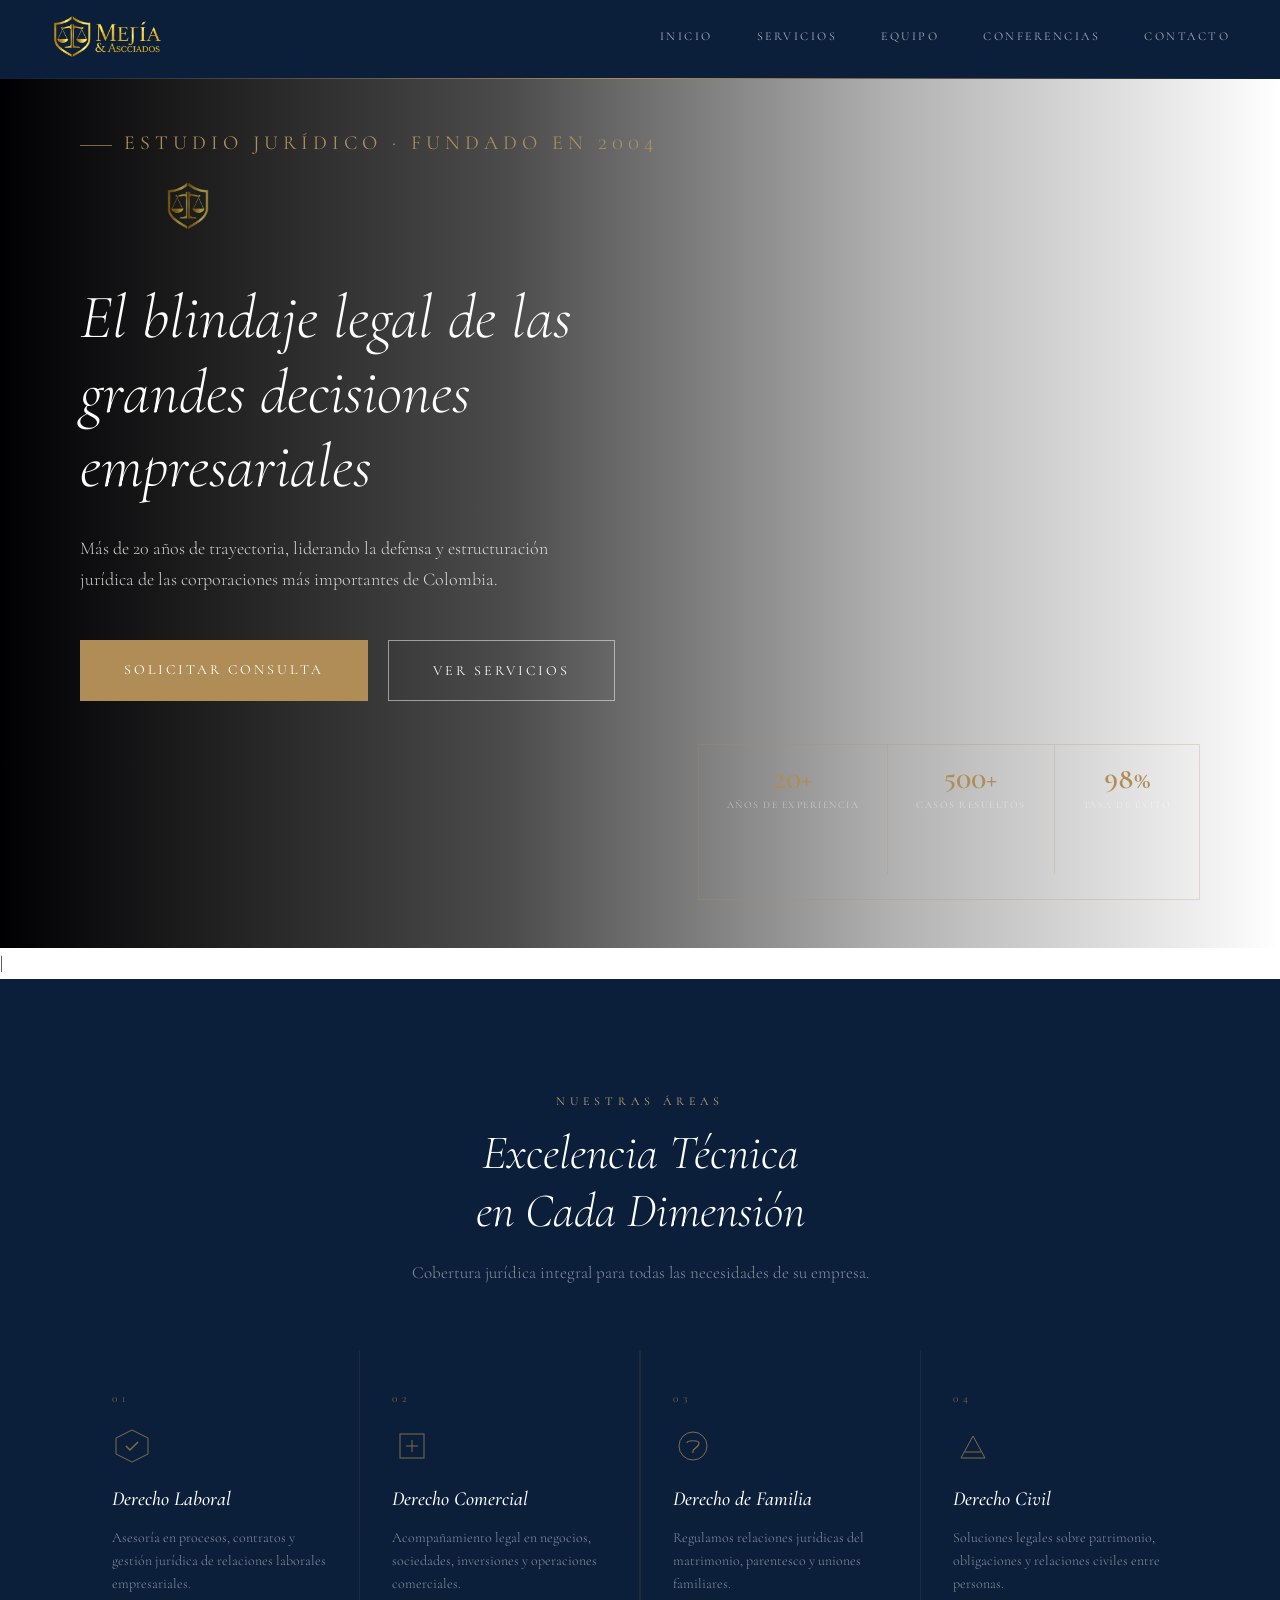
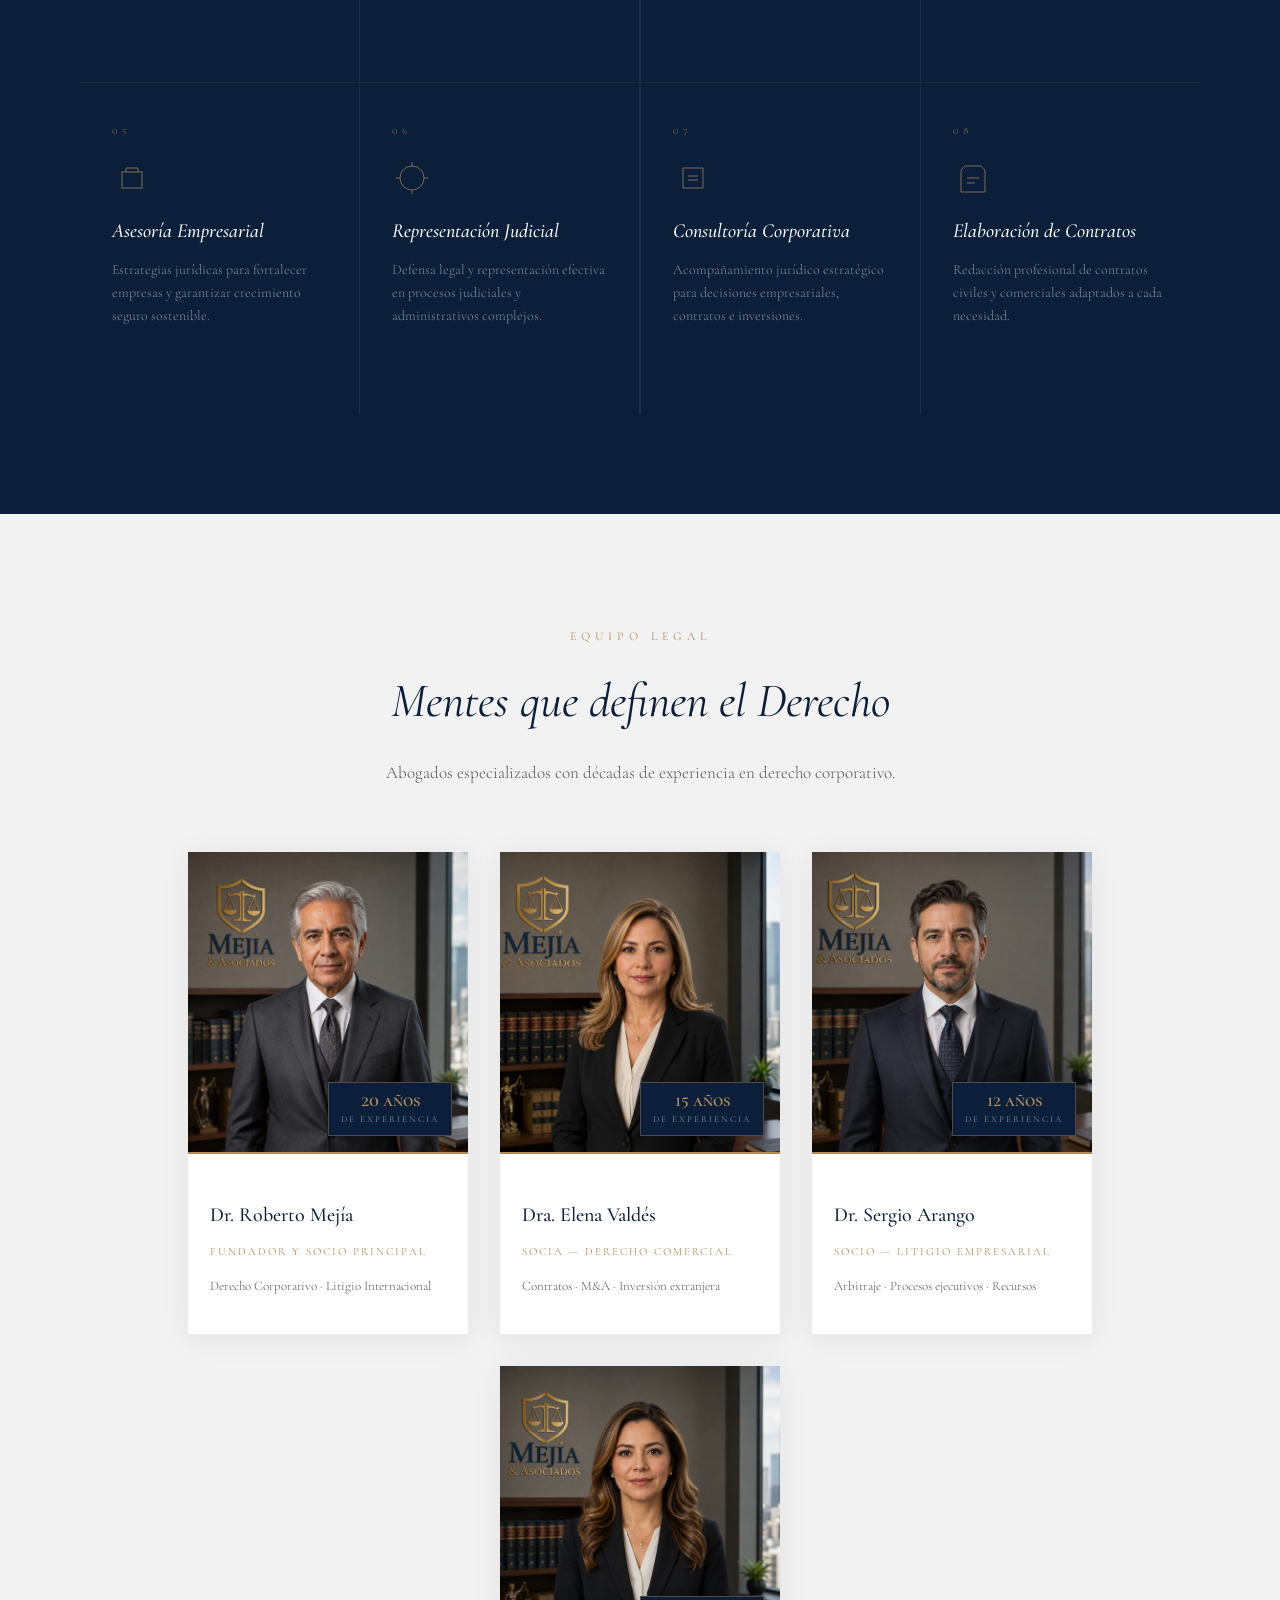
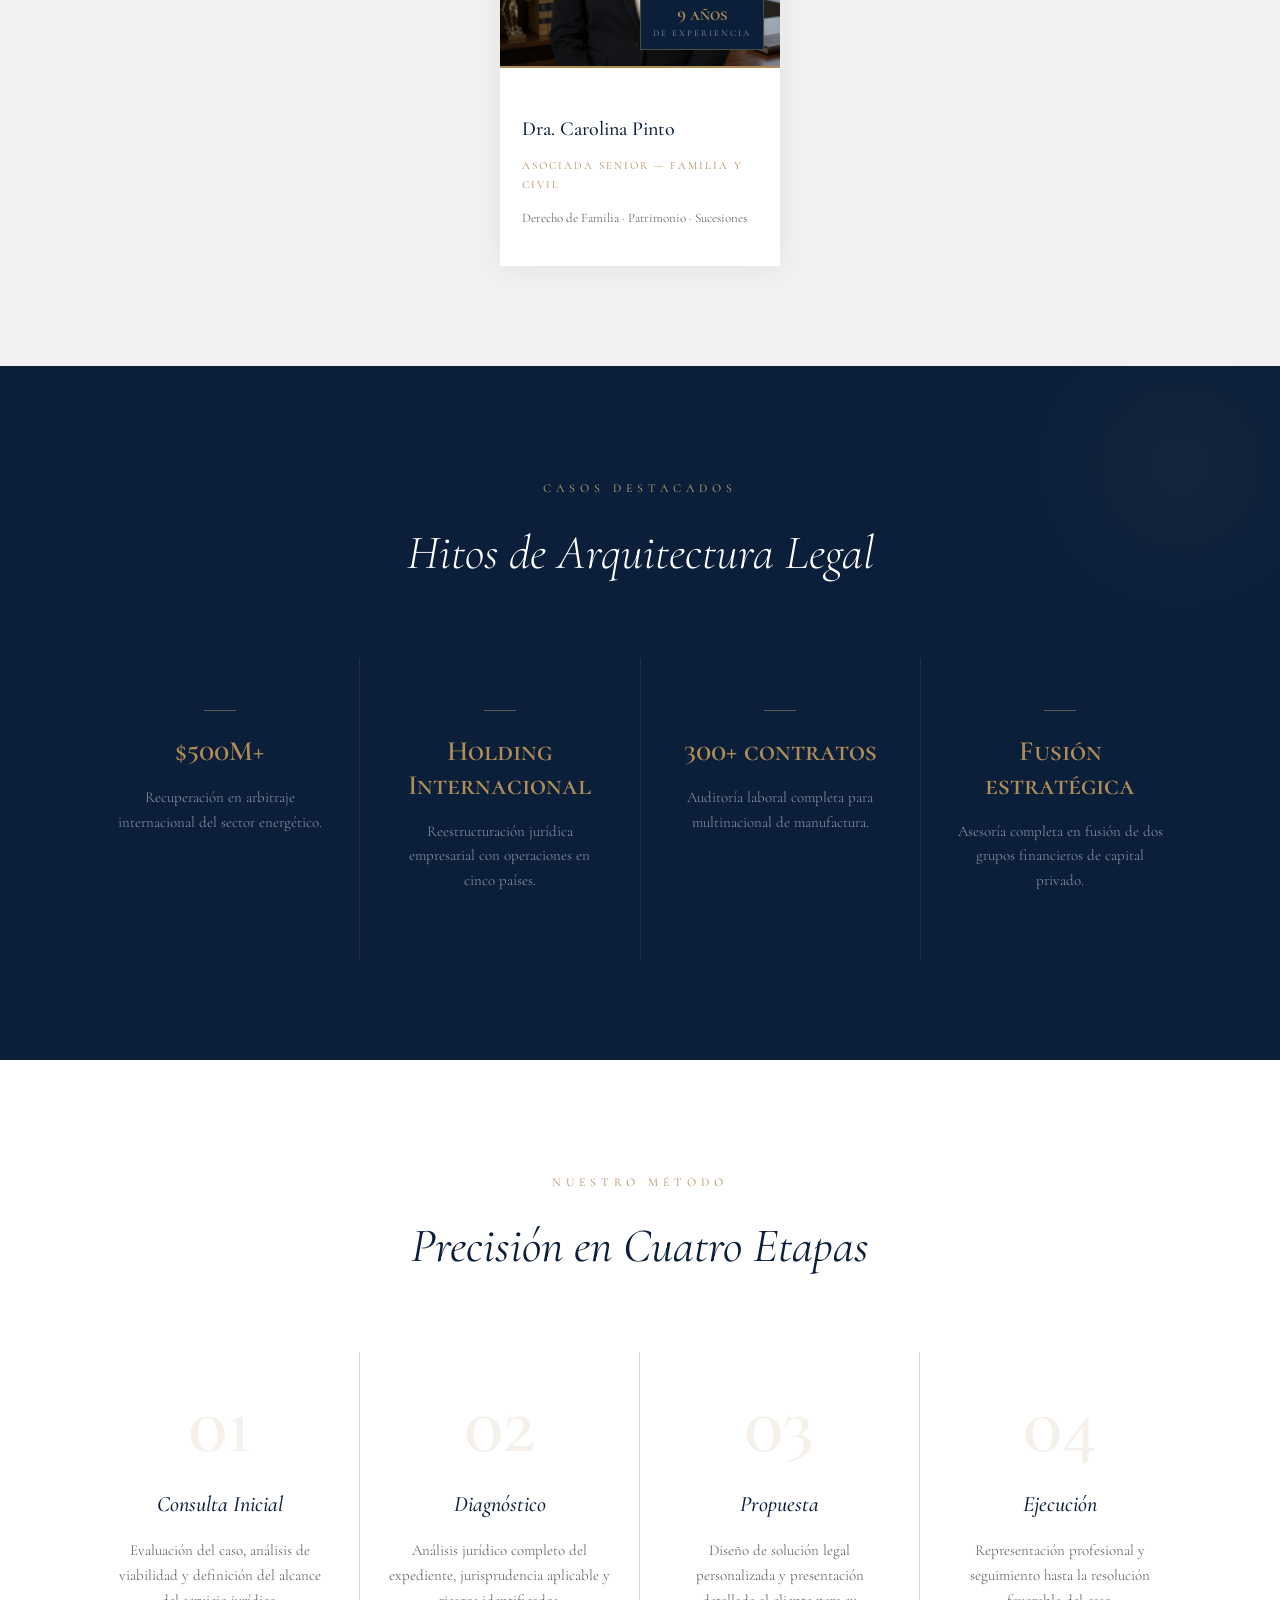
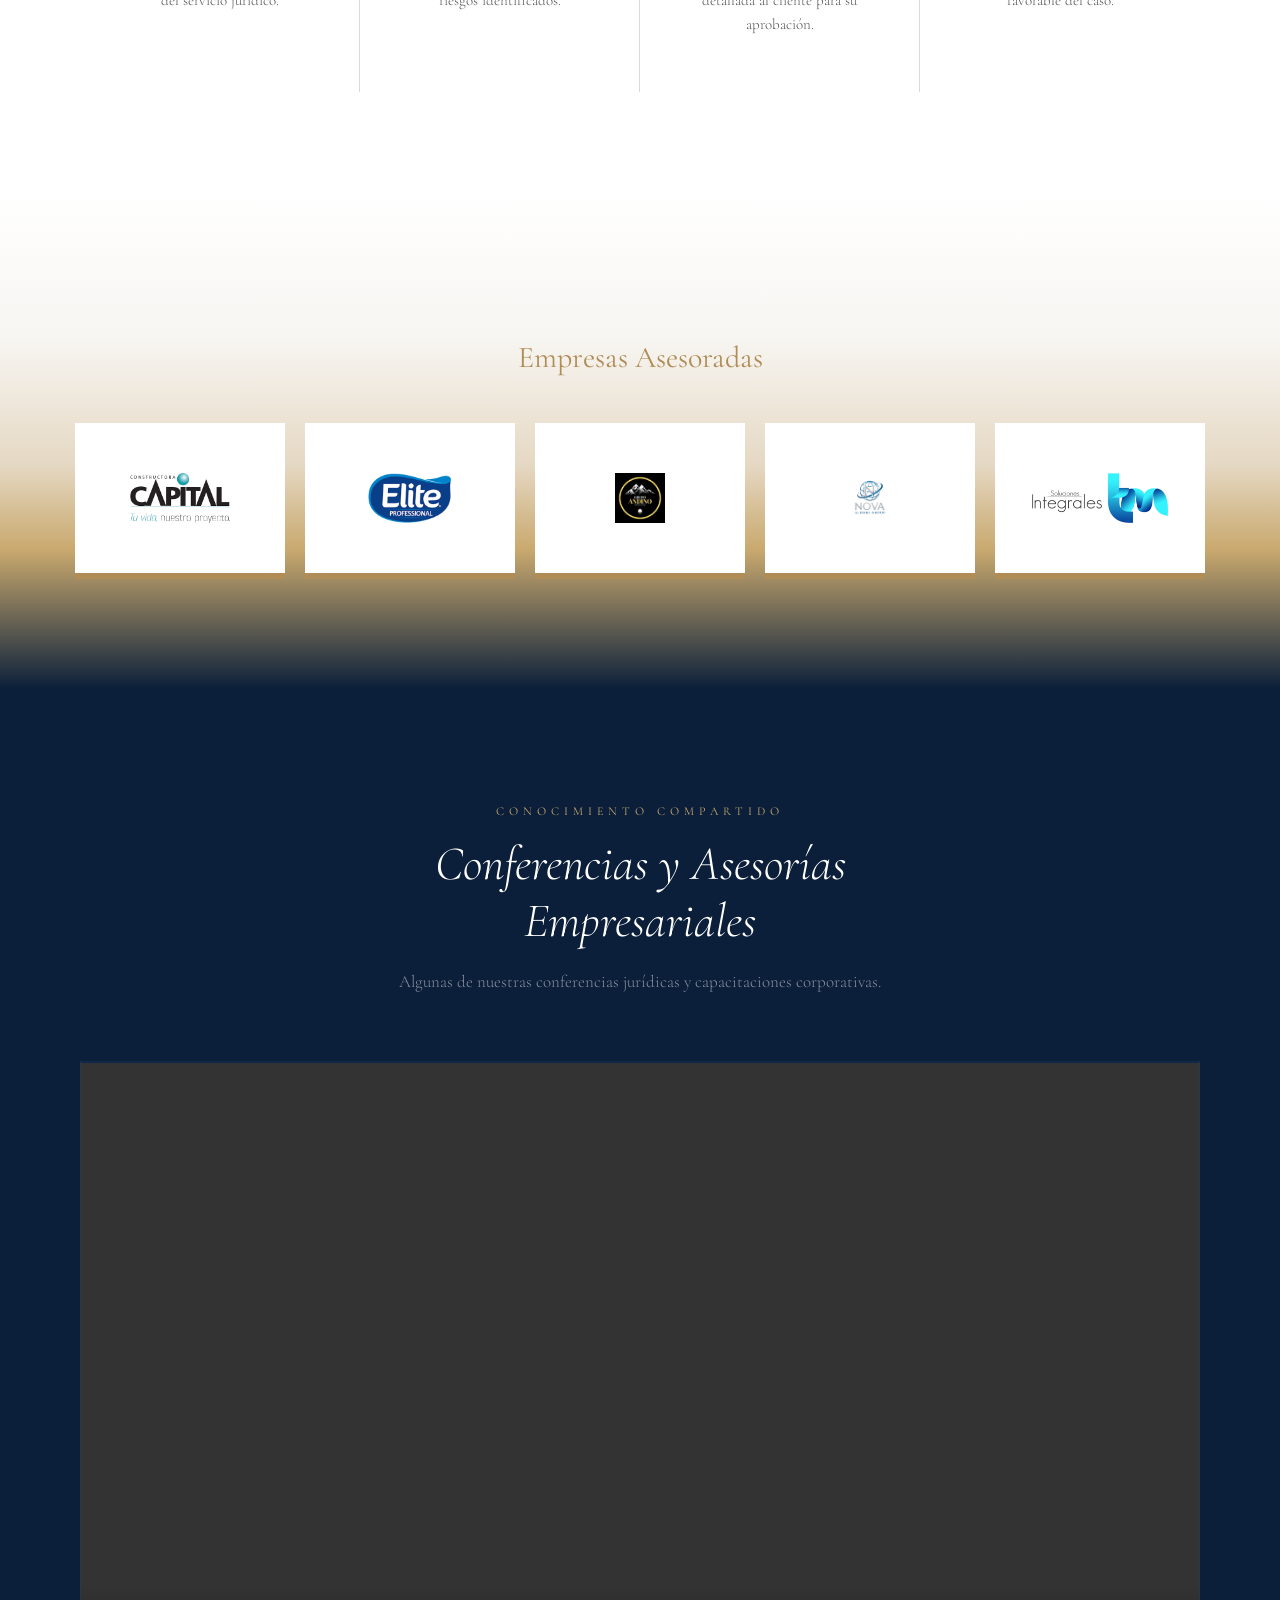
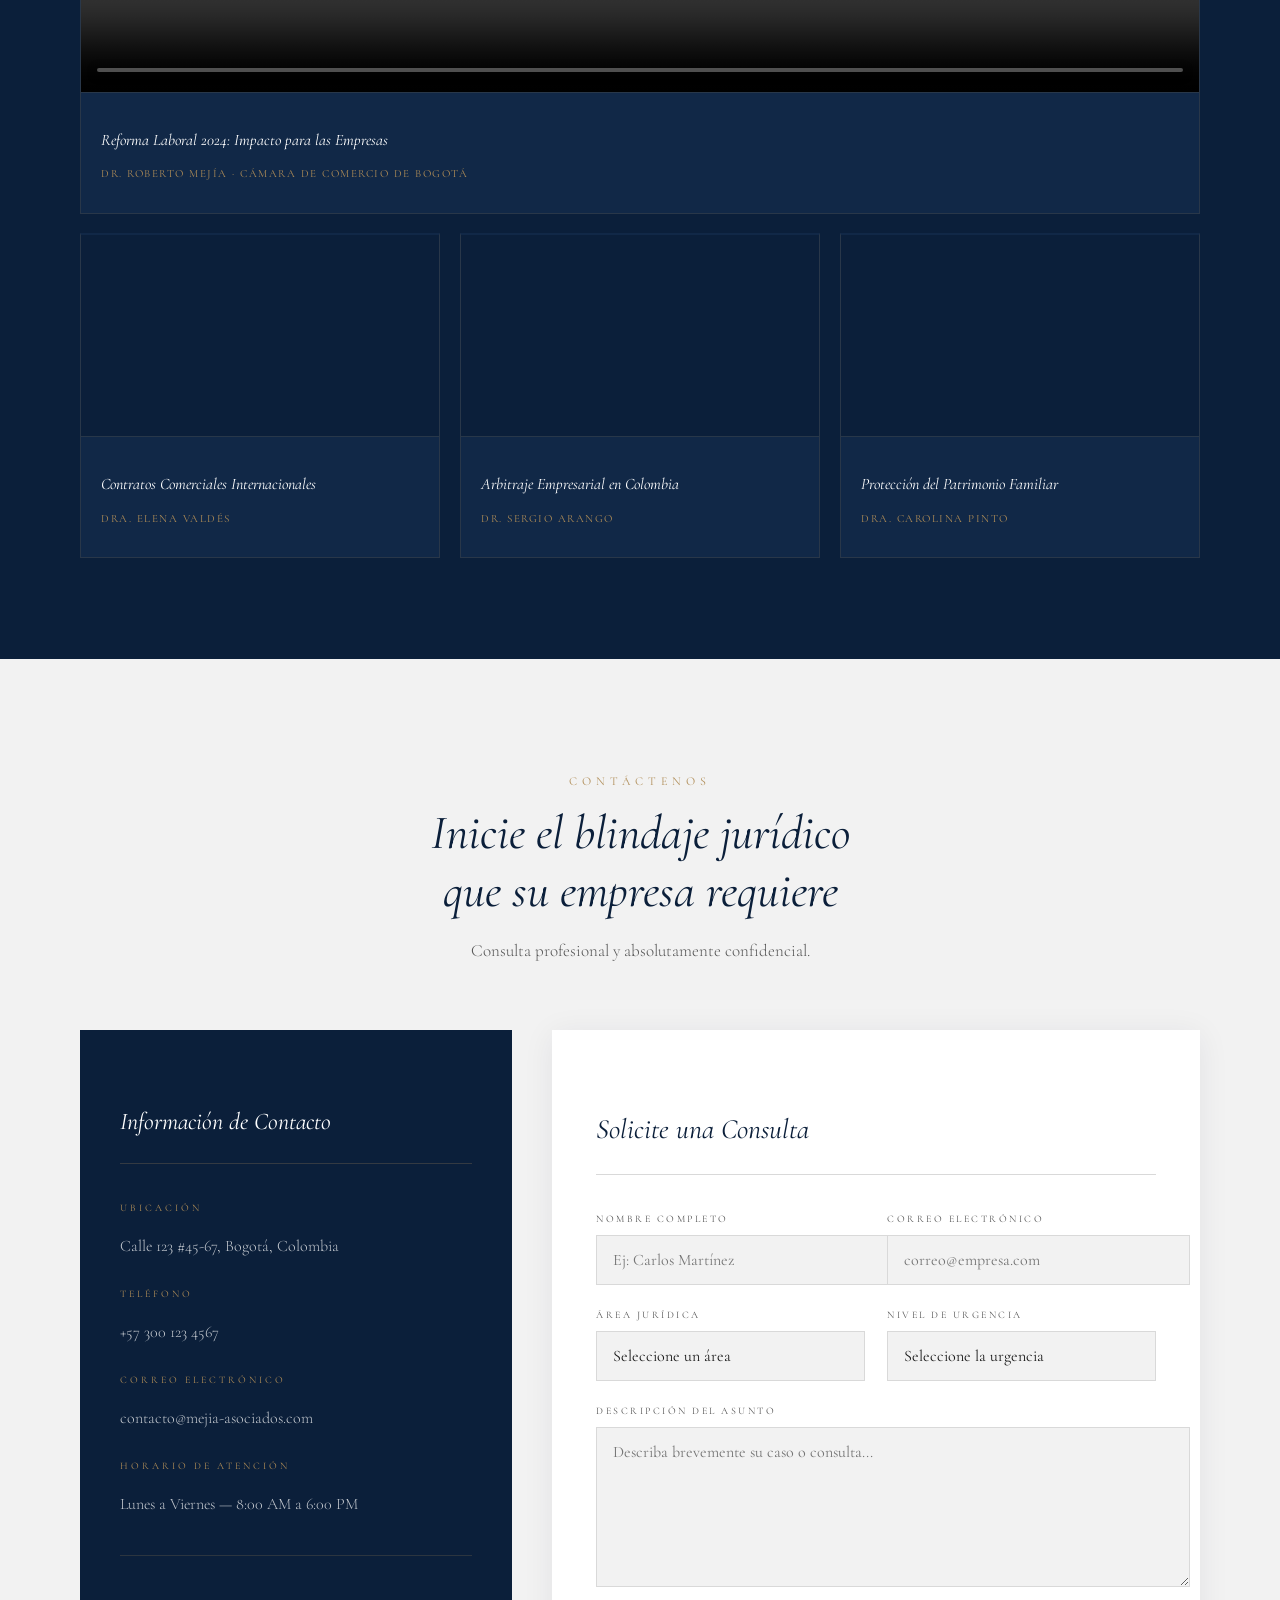
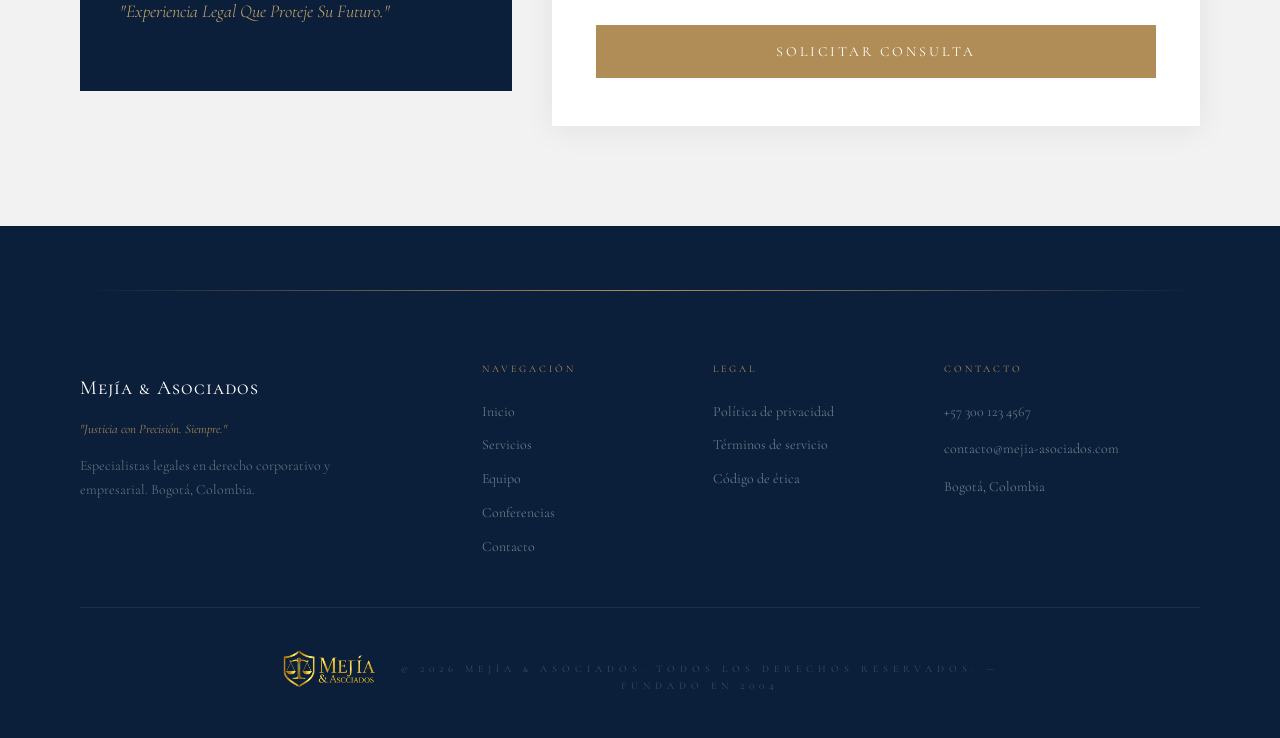
==== commit 5b358a68: "Fix logo image source path in index.html" ====
--- a/index.html
+++ b/index.html
@@ -18,7 +18,7 @@
 
         <div class="encabezado__marca">
             <img class="encabezado__logo-banner"
-                src="/img/logomj.png"
+                src="./img/logomj.png"
                 alt="Mejía & Asociados">
         </div>
 
@@ -669,4 +669,4 @@
 
 
 </body>
-</html>+</html>
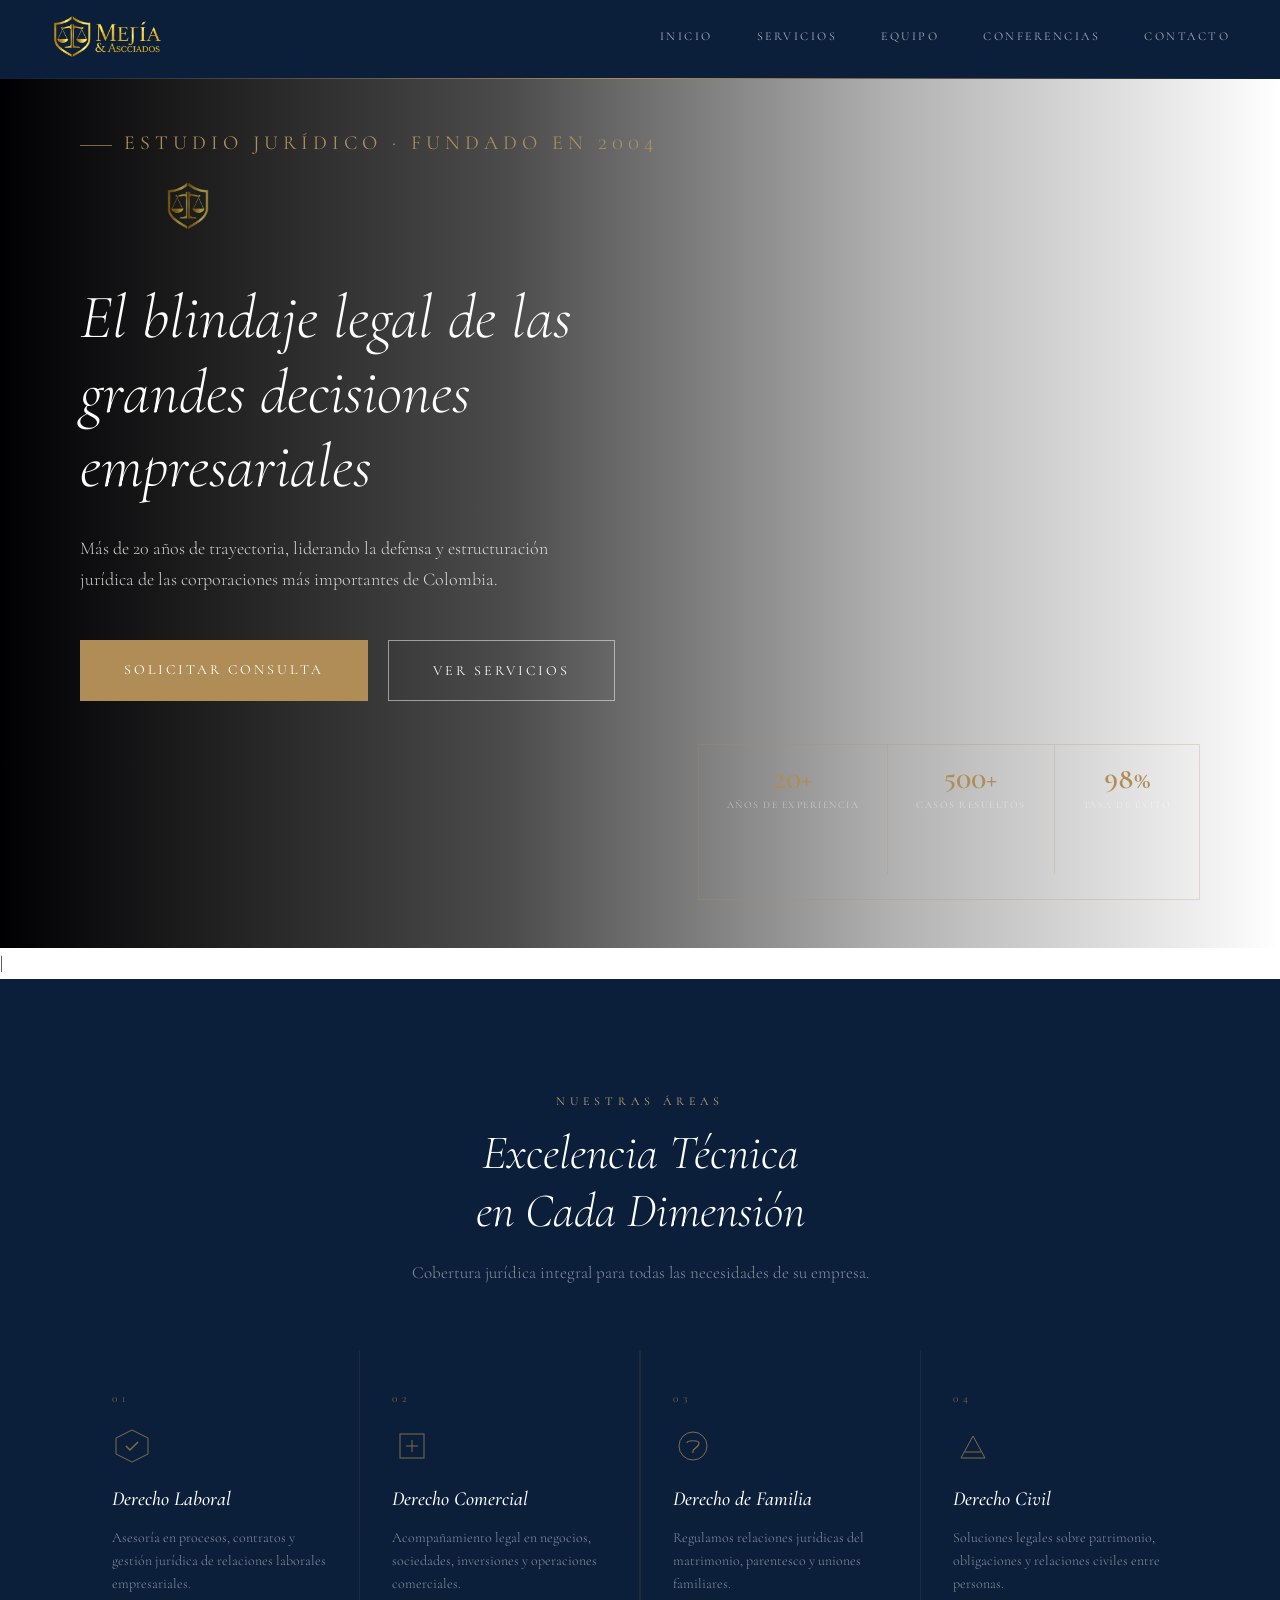
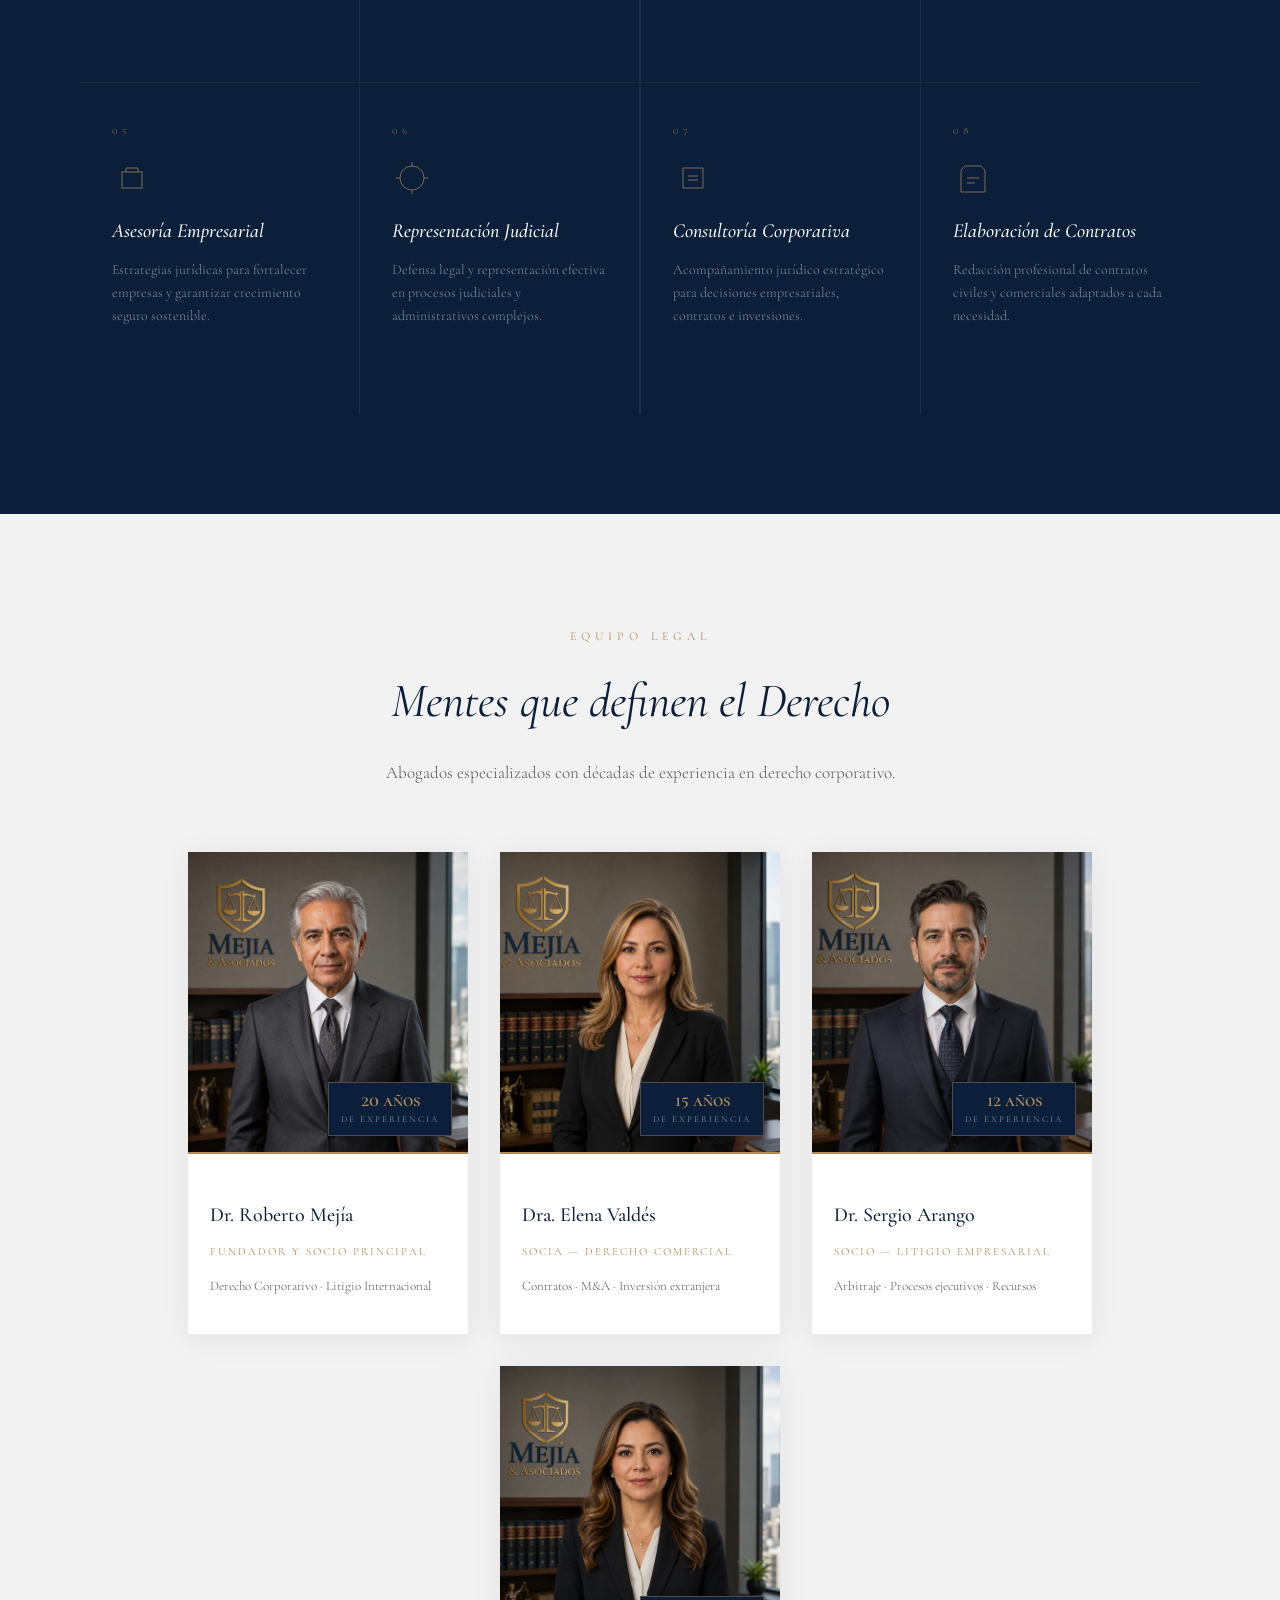
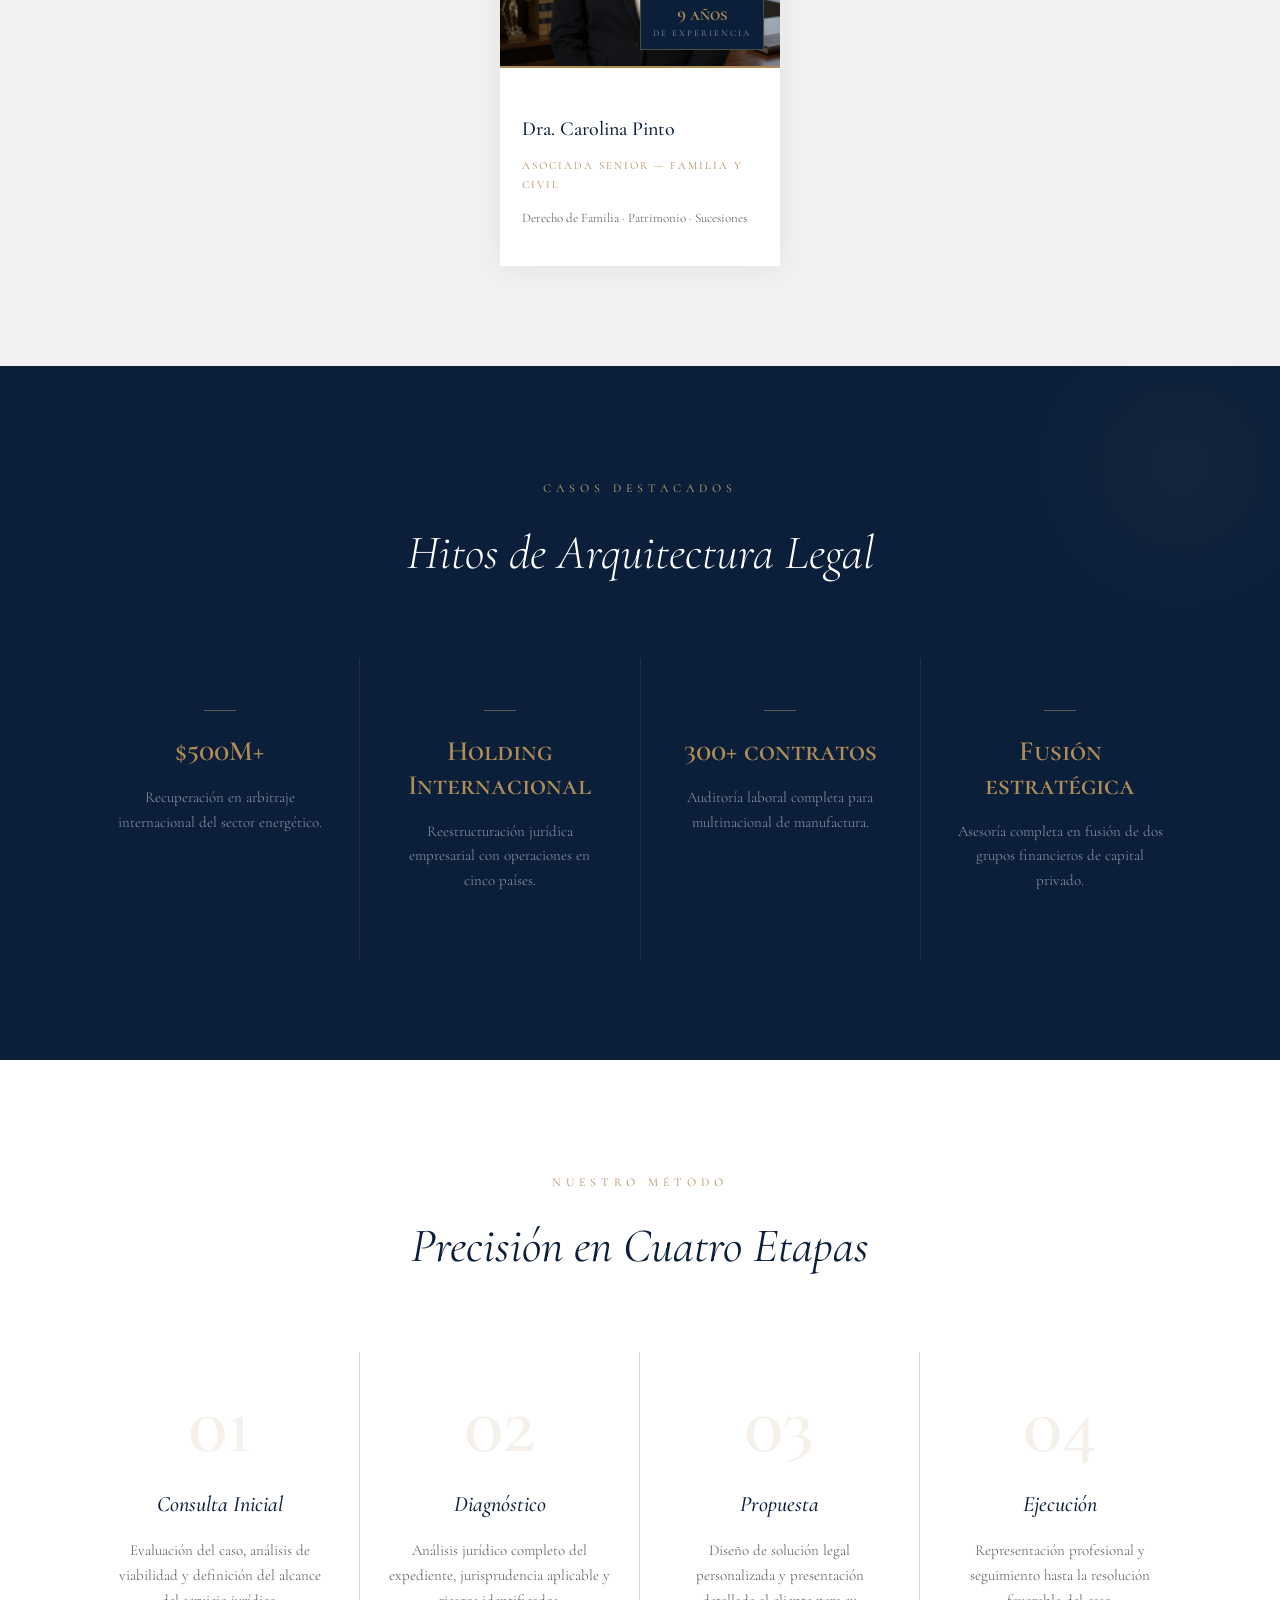
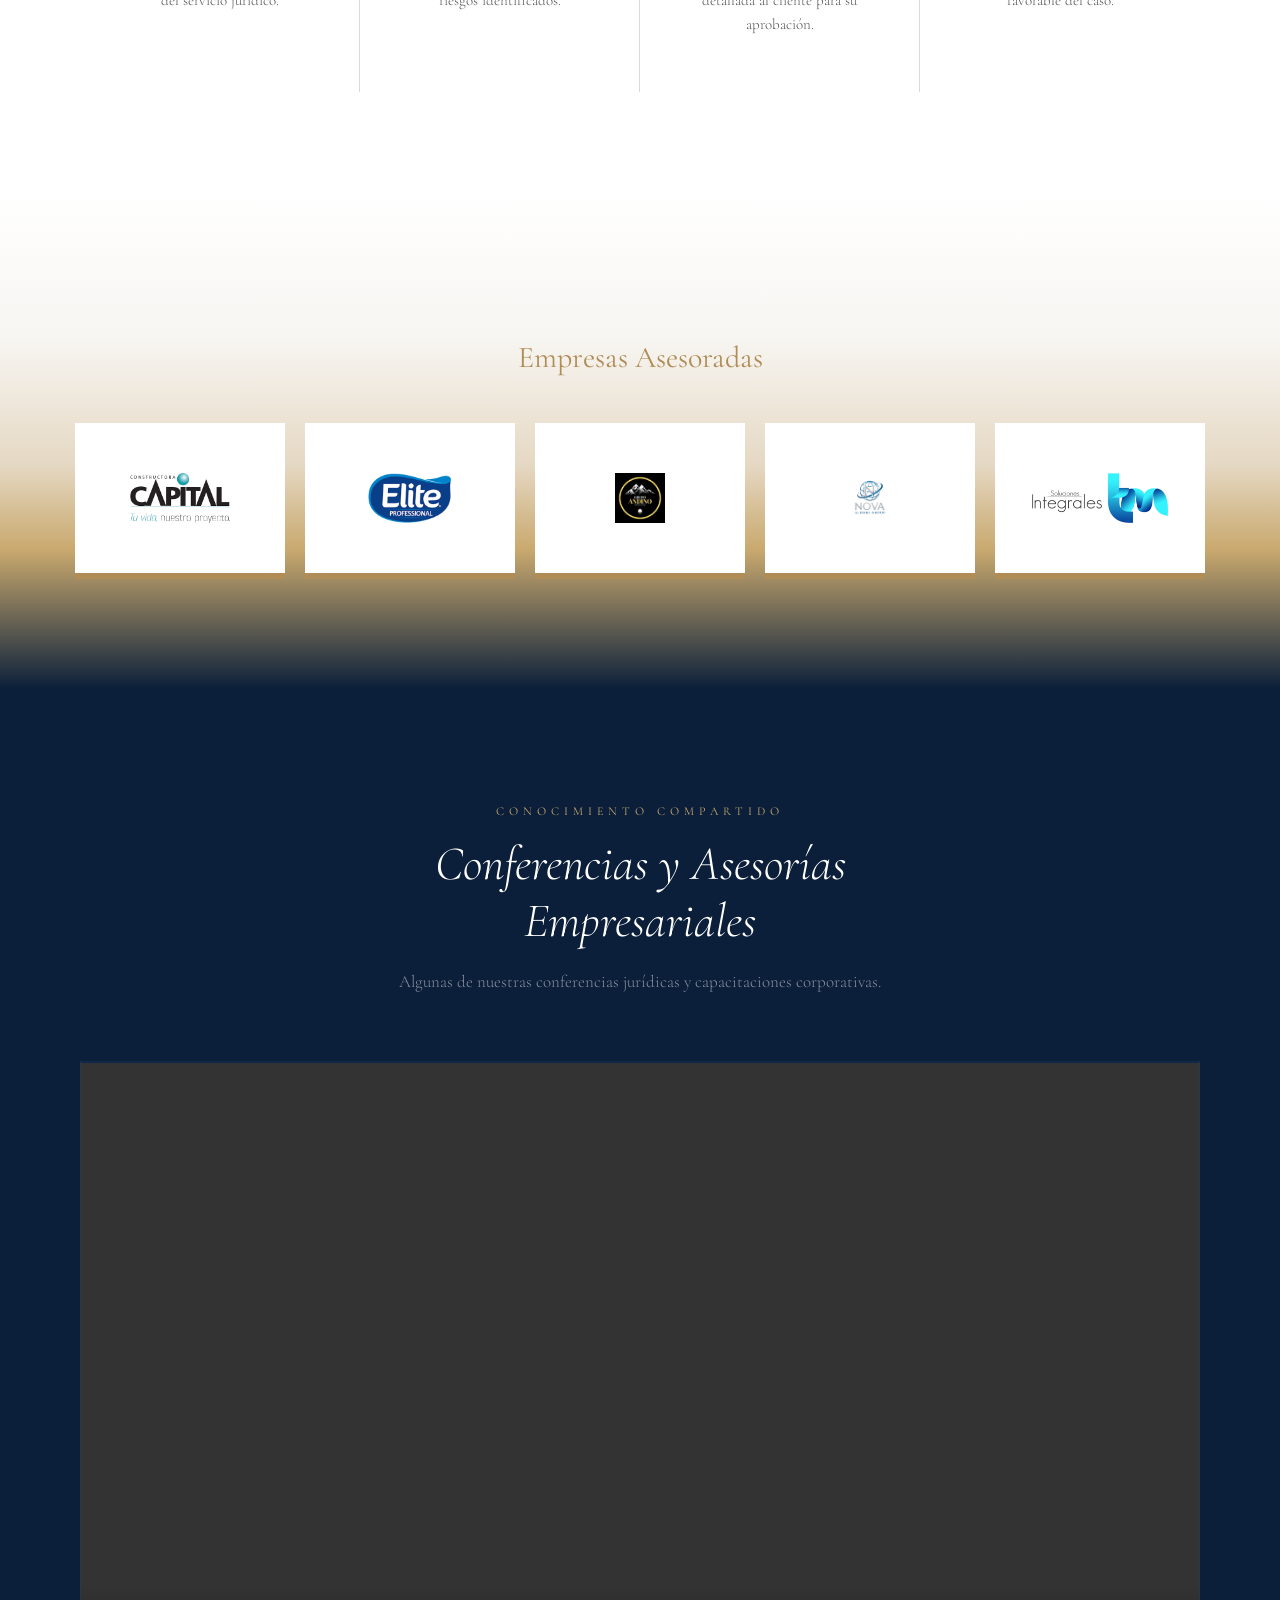
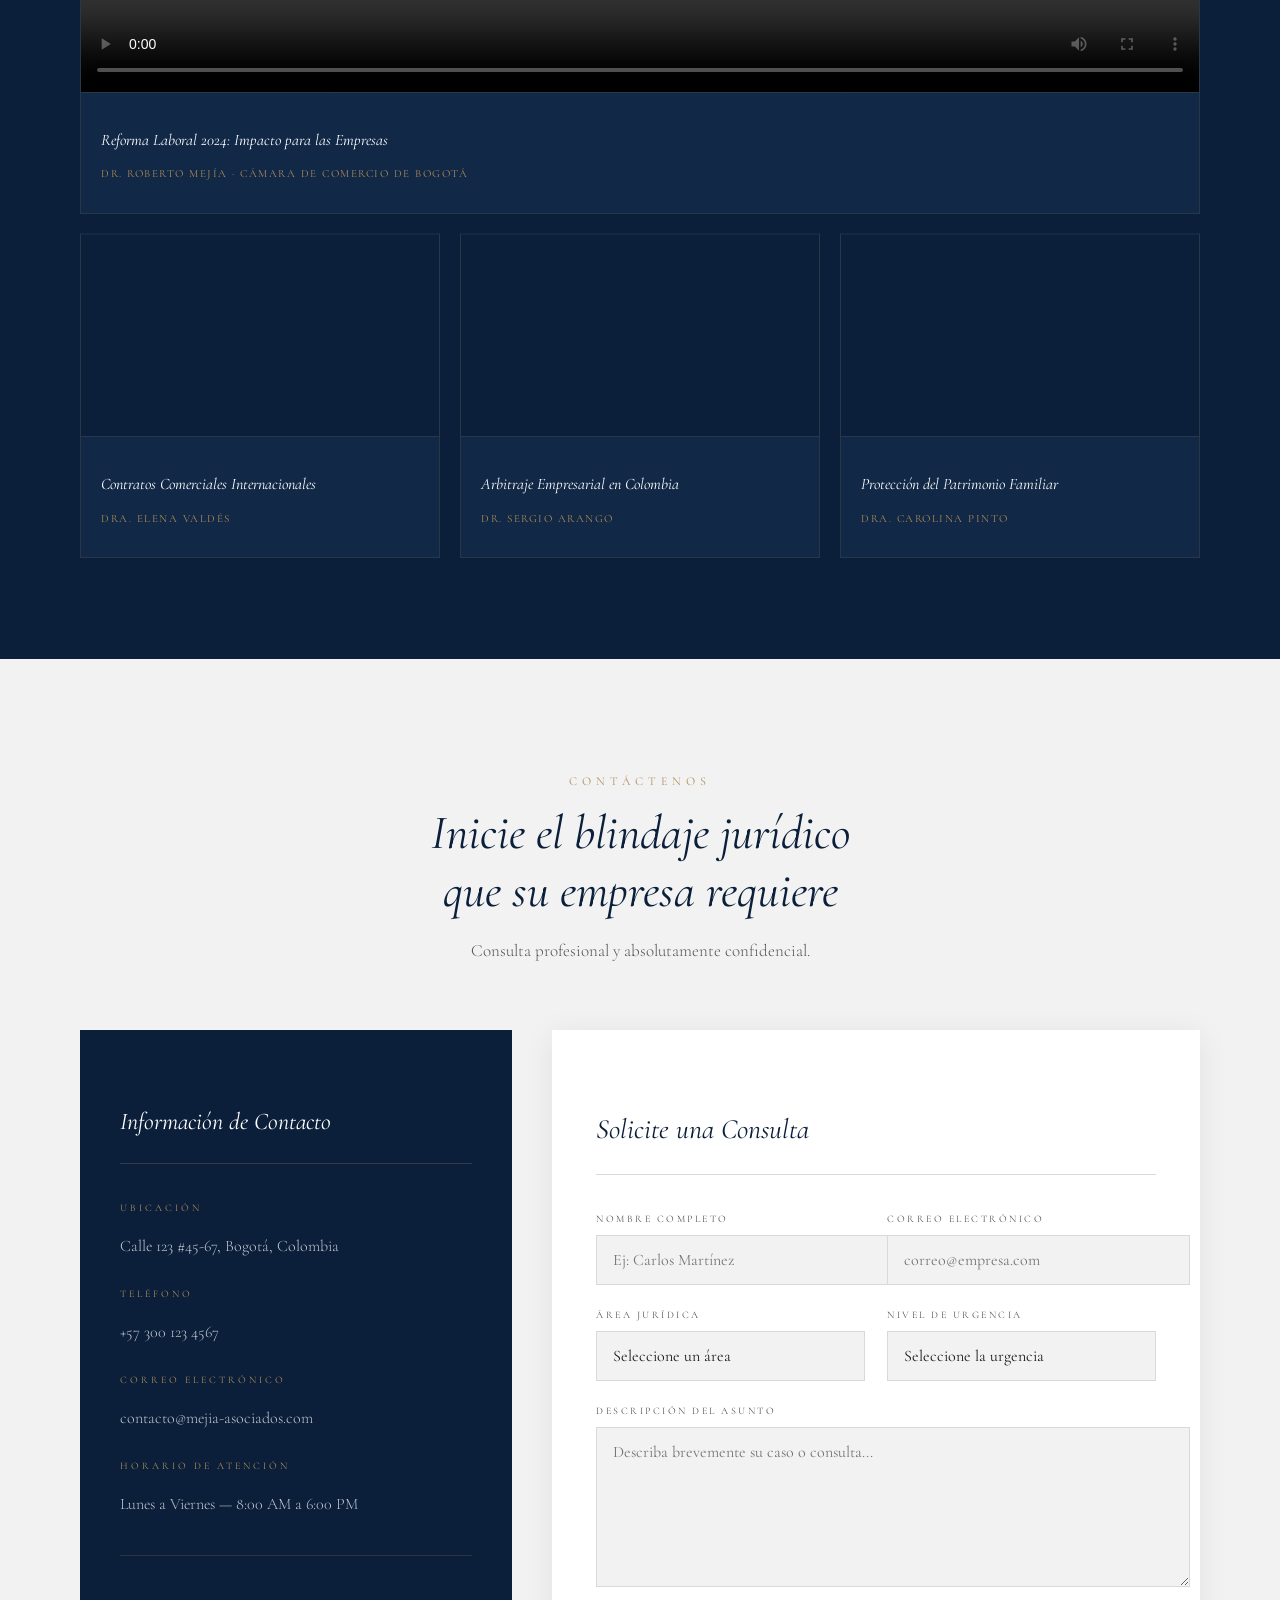
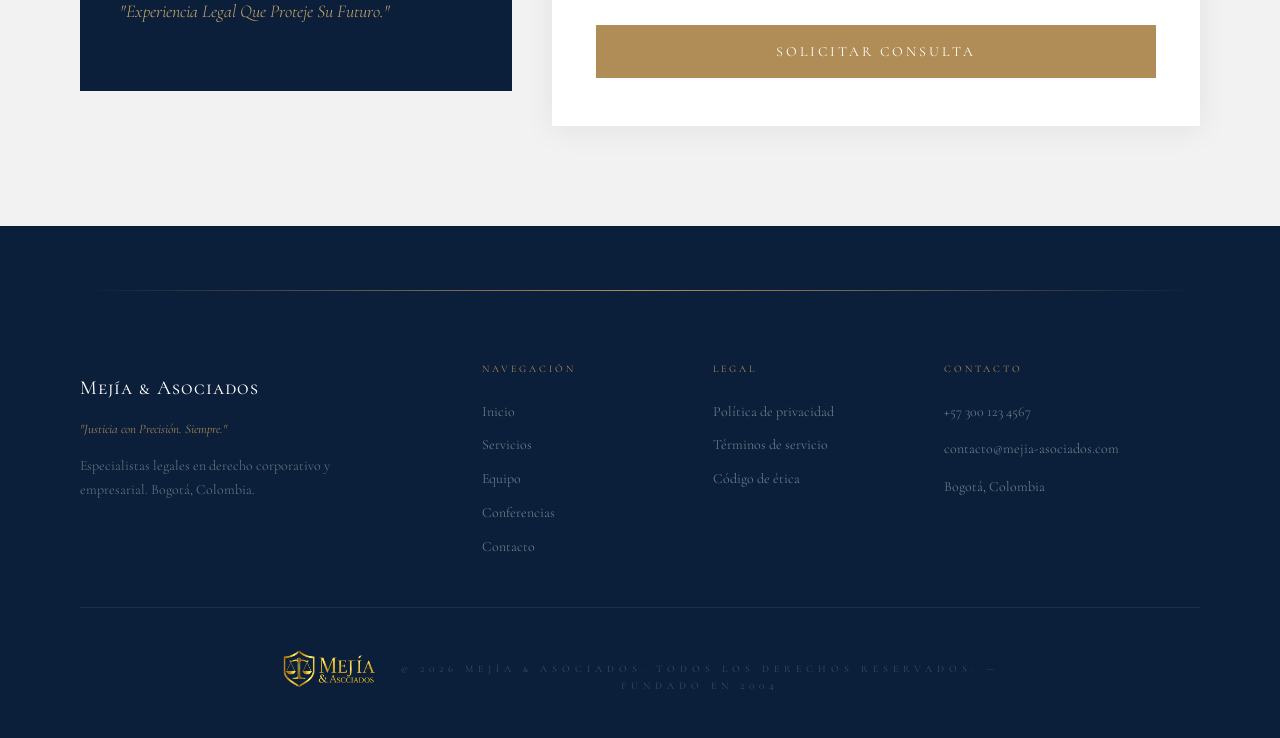
==== commit 5ed9a087: "Update image paths to relative URLs" ====
--- a/index.html
+++ b/index.html
@@ -266,7 +266,7 @@
 
             <article class="tarjeta-abogado">
                 <div class="tarjeta-abogado__imagen-contenedor">
-                    <img src="/img/brief_img/roberto_mejia.png" alt="Dr. Roberto Mejía" class="tarjeta-abogado__imagen">
+                    <img src="./img/brief_img/roberto_mejia.png" alt="Dr. Roberto Mejía" class="tarjeta-abogado__imagen">
                     <div class="tarjeta-abogado__velo" aria-hidden="true"></div>
                     <div class="tarjeta-abogado__anios">
                         <span>20 años</span>
@@ -282,7 +282,7 @@
 
             <article class="tarjeta-abogado">
                 <div class="tarjeta-abogado__imagen-contenedor">
-                    <img src="/img/brief_img/elena_valdes.png" alt="Dra. Elena Valdés" class="tarjeta-abogado__imagen">
+                    <img src="./img/brief_img/elena_valdes.png" alt="Dra. Elena Valdés" class="tarjeta-abogado__imagen">
                     <div class="tarjeta-abogado__velo" aria-hidden="true"></div>
                     <div class="tarjeta-abogado__anios">
                         <span>15 años</span>
@@ -298,7 +298,7 @@
 
             <article class="tarjeta-abogado">
                 <div class="tarjeta-abogado__imagen-contenedor">
-                    <img src="/img/brief_img/sergio_arango.png" alt="Dr. Sergio Arango" class="tarjeta-abogado__imagen">
+                    <img src="./img/brief_img/sergio_arango.png" alt="Dr. Sergio Arango" class="tarjeta-abogado__imagen">
                     <div class="tarjeta-abogado__velo" aria-hidden="true"></div>
                     <div class="tarjeta-abogado__anios">
                         <span>12 años</span>
@@ -314,7 +314,7 @@
 
             <article class="tarjeta-abogado">
                 <div class="tarjeta-abogado__imagen-contenedor">
-                    <img src="/img/brief_img/carolina_pinto.png" alt="Dra. Carolina Pinto" class="tarjeta-abogado__imagen">
+                    <img src="./img/brief_img/carolina_pinto.png" alt="Dra. Carolina Pinto" class="tarjeta-abogado__imagen">
                     <div class="tarjeta-abogado__velo" aria-hidden="true"></div>
                     <div class="tarjeta-abogado__anios">
                         <span>9 años</span>
@@ -426,23 +426,23 @@
         <div class="clientes__carrusel">
 
             <div class="cliente-card">
-                <img src="/img/Empresas_Asesoradas/capital.png" alt="Capital" class="clientes__logo">
+                <img src="./img/Empresas_Asesoradas/capital.png" alt="Capital" class="clientes__logo">
             </div>
 
             <div class="cliente-card">
-                <img src="/img/Empresas_Asesoradas/elite.png" alt="Elite" class="clientes__logo">
+                <img src="./img/Empresas_Asesoradas/elite.png" alt="Elite" class="clientes__logo">
             </div>
 
             <div class="cliente-card">
-                <img src="/img/Empresas_Asesoradas/grupoandino.jpg" alt="Grupo Andino" class="clientes__logo">
+                <img src="./img/Empresas_Asesoradas/grupoandino.jpg" alt="Grupo Andino" class="clientes__logo">
             </div>
 
             <div class="cliente-card">
-                <img src="/img/Empresas_Asesoradas/inversionesnova.png" alt="Inversiones Nova" class="clientes__logo">
+                <img src="./img/Empresas_Asesoradas/inversionesnova.png" alt="Inversiones Nova" class="clientes__logo">
             </div>
 
             <div class="cliente-card">
-                <img src="/img/Empresas_Asesoradas/sas.jpg" alt="SAS" class="clientes__logo">
+                <img src="./img/Empresas_Asesoradas/sas.jpg" alt="SAS" class="clientes__logo">
             </div>
 
         </div>
@@ -660,7 +660,7 @@
 
         <div class="pie__linea-inferior">
             <img id="pie__logo-banner"
-                src="/img/logomj.png"
+                src="./img/logomj.png"
                 alt="Mejía & Asociados">
             <p class="pie__derechos">© 2026 Mejía & Asociados. Todos los derechos reservados. — Fundado en 2004</p>
         </div>
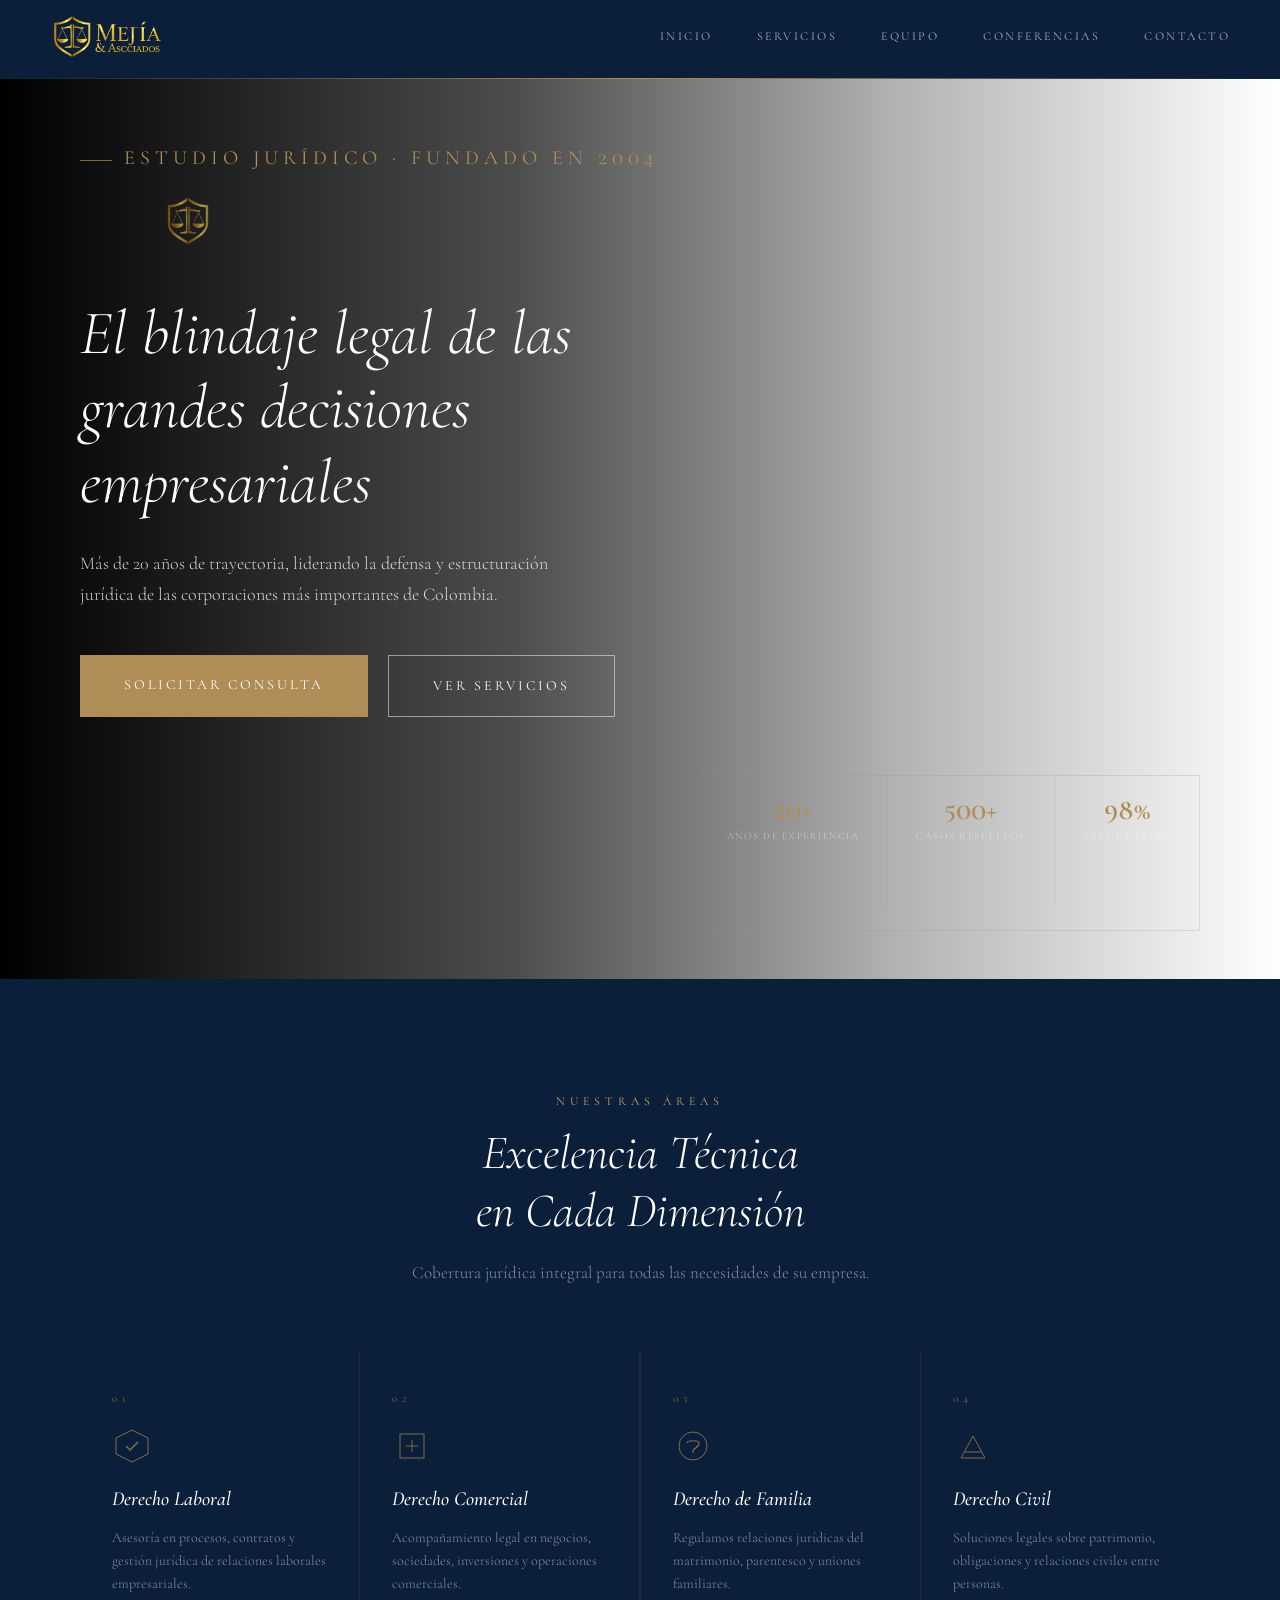
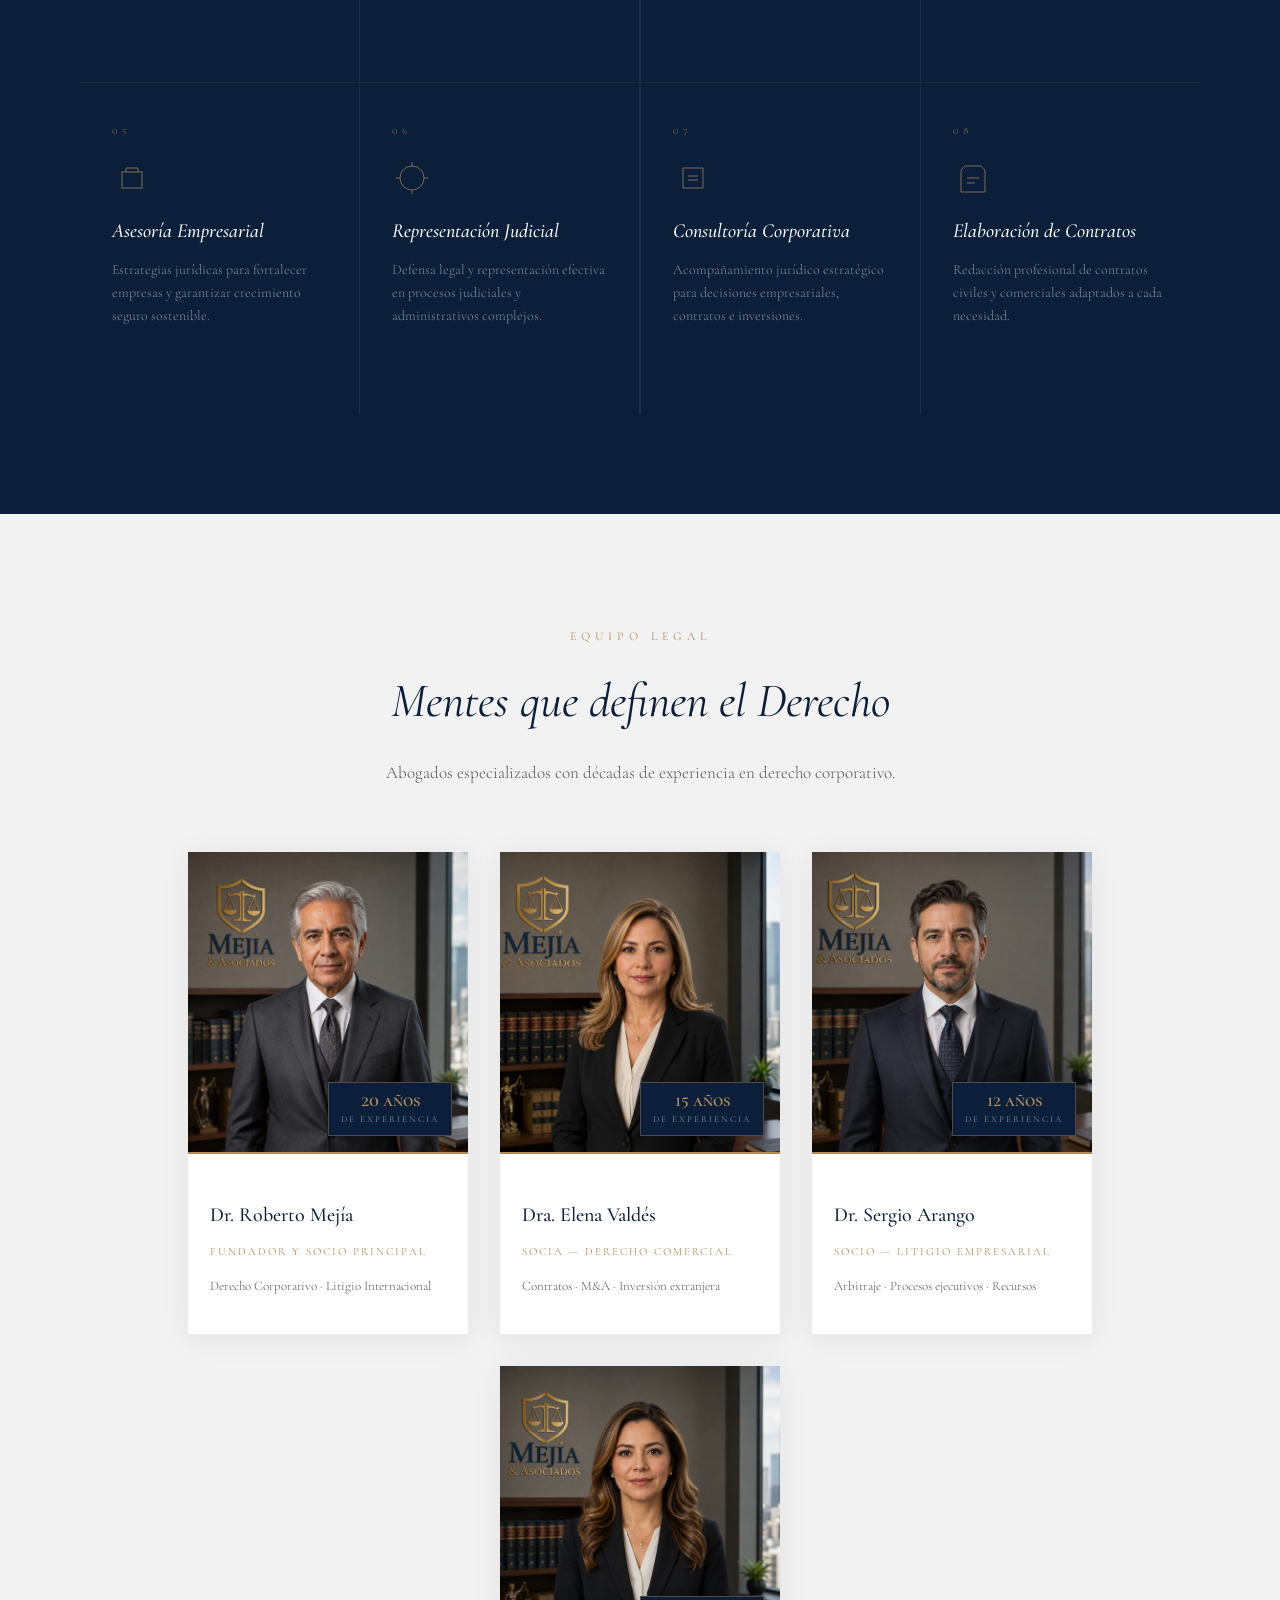
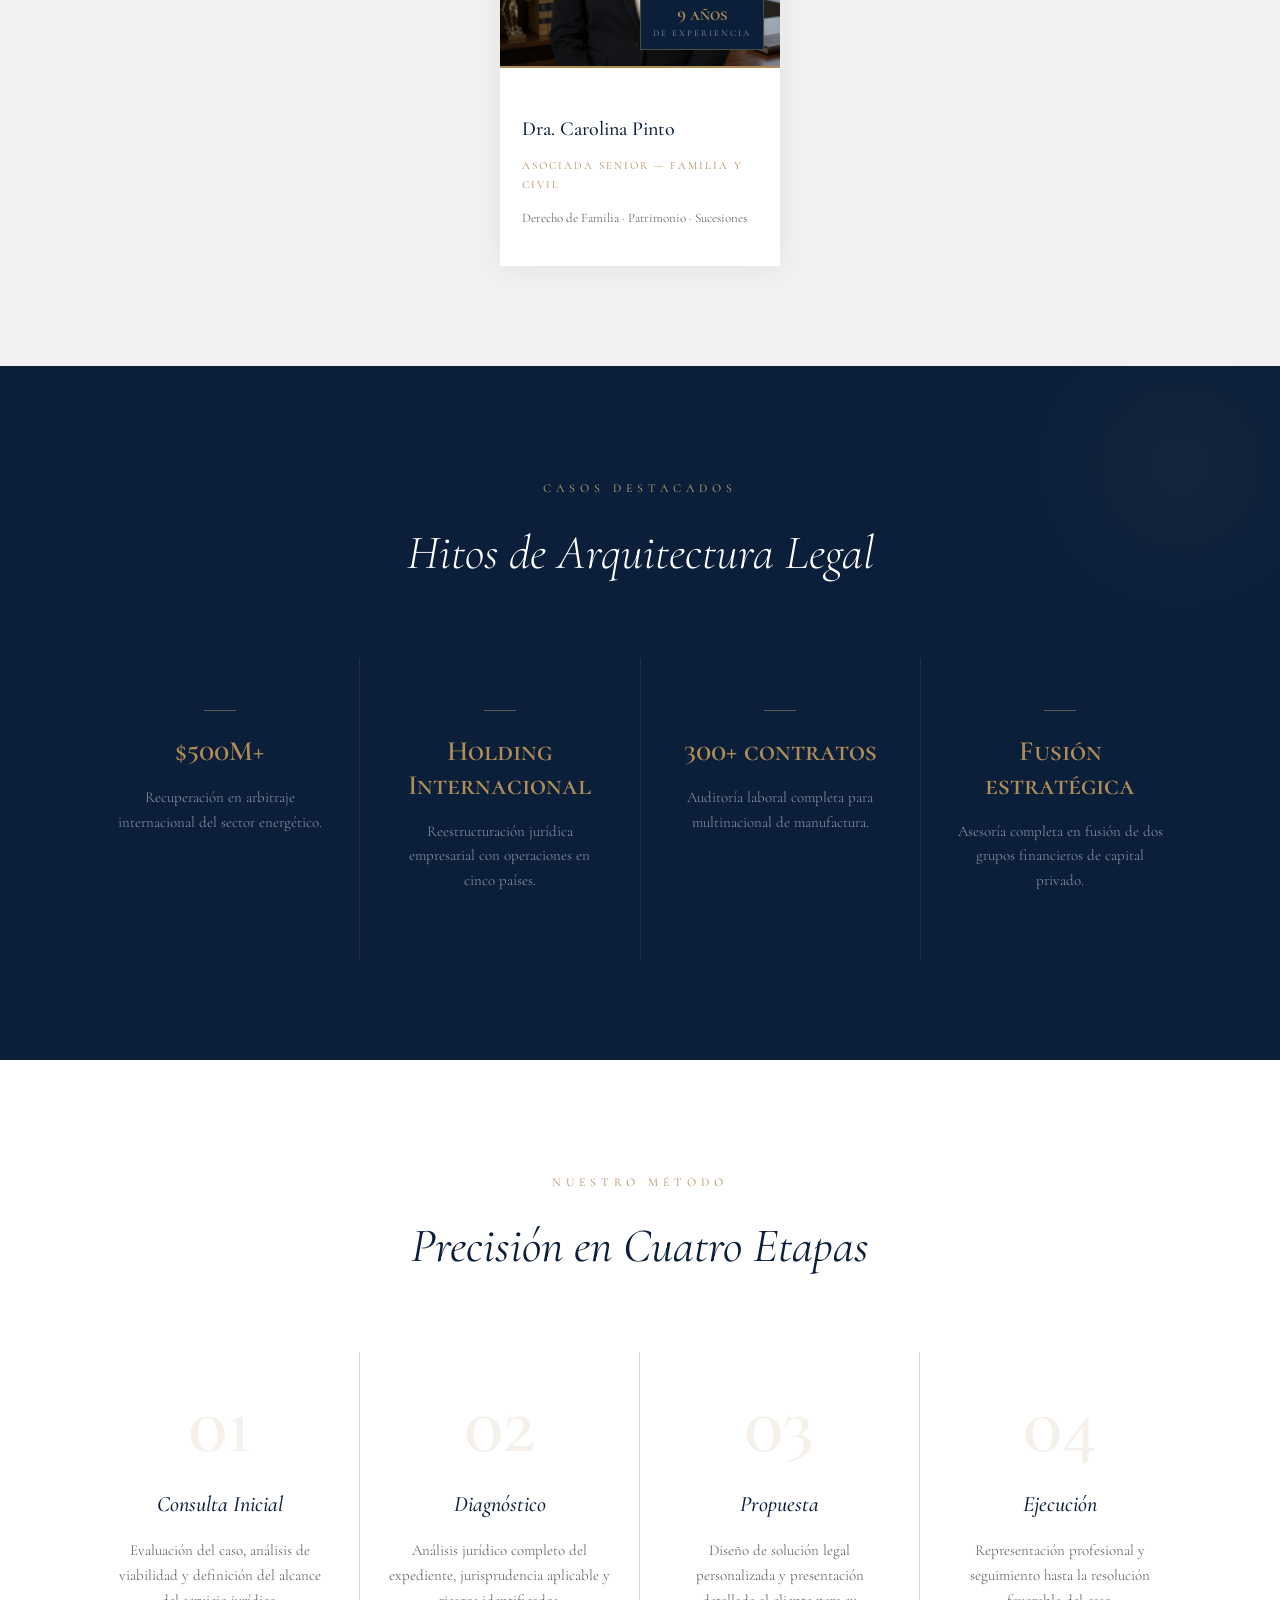
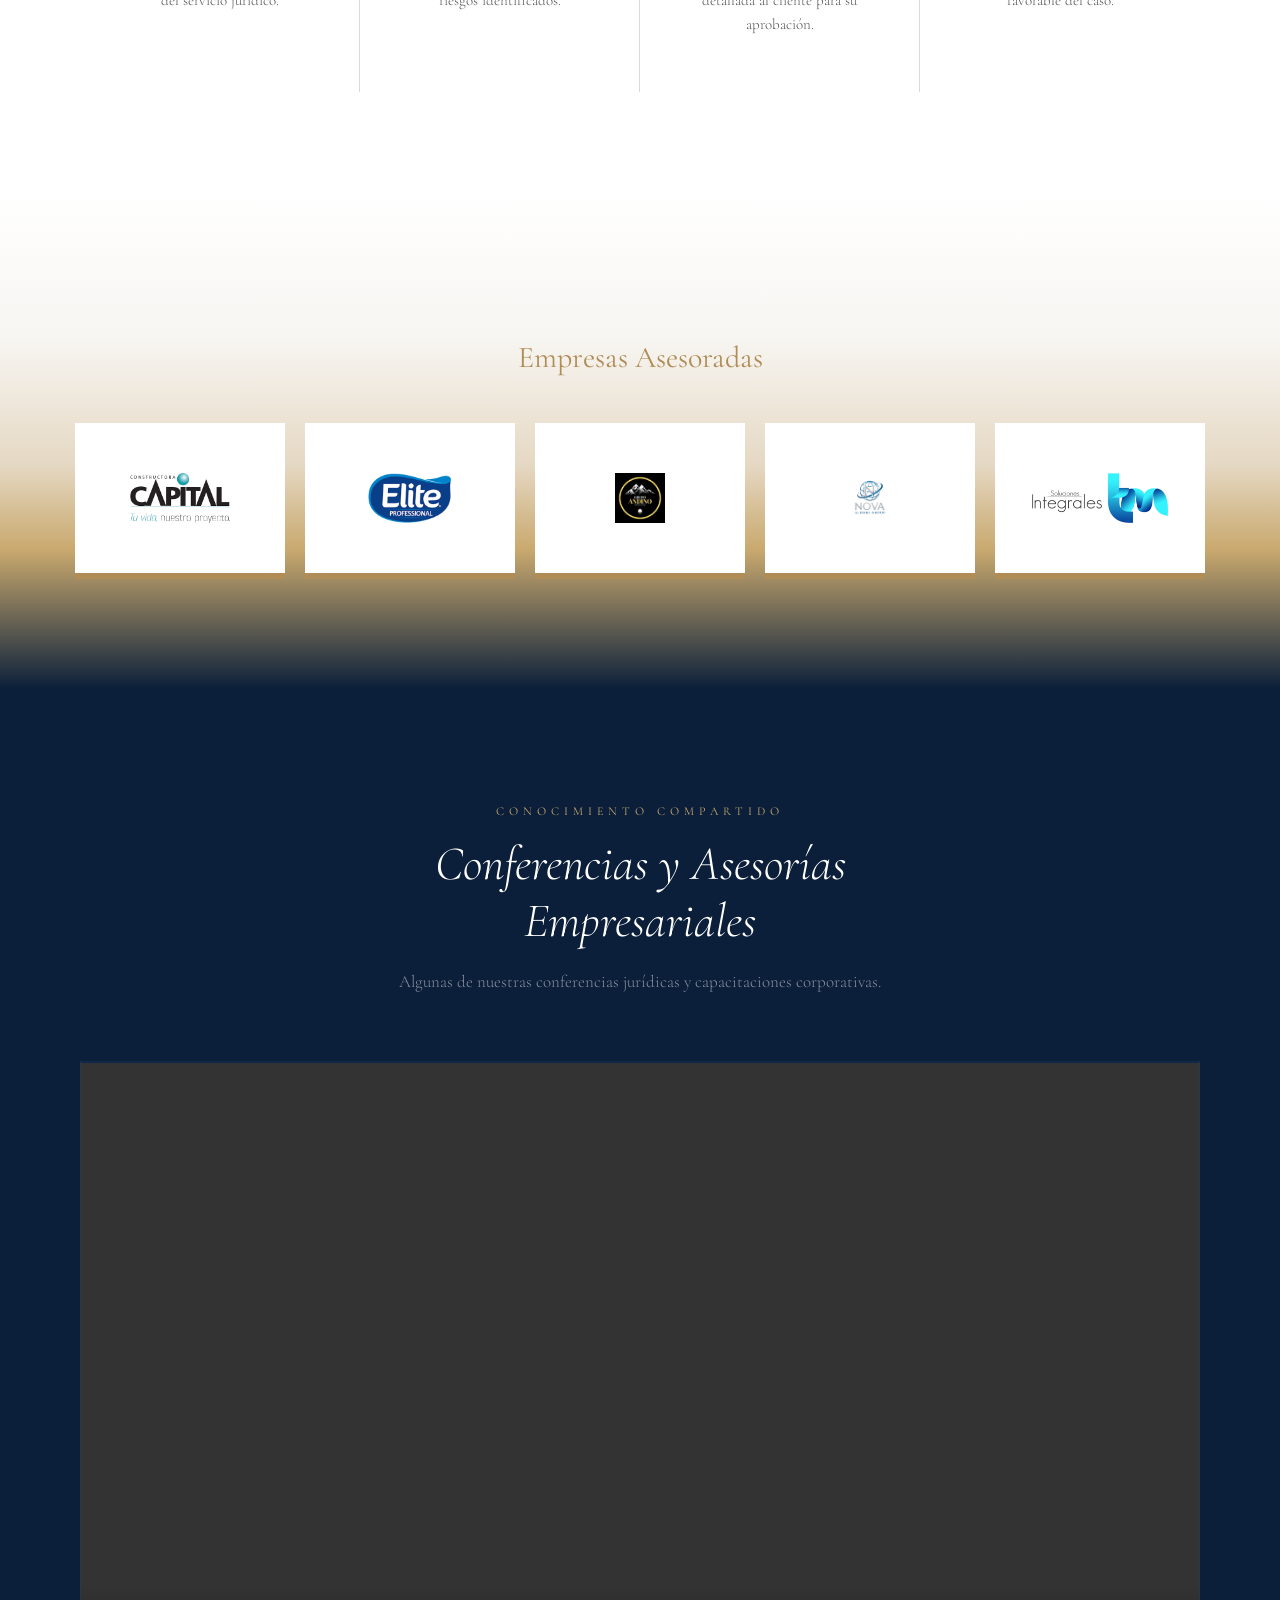
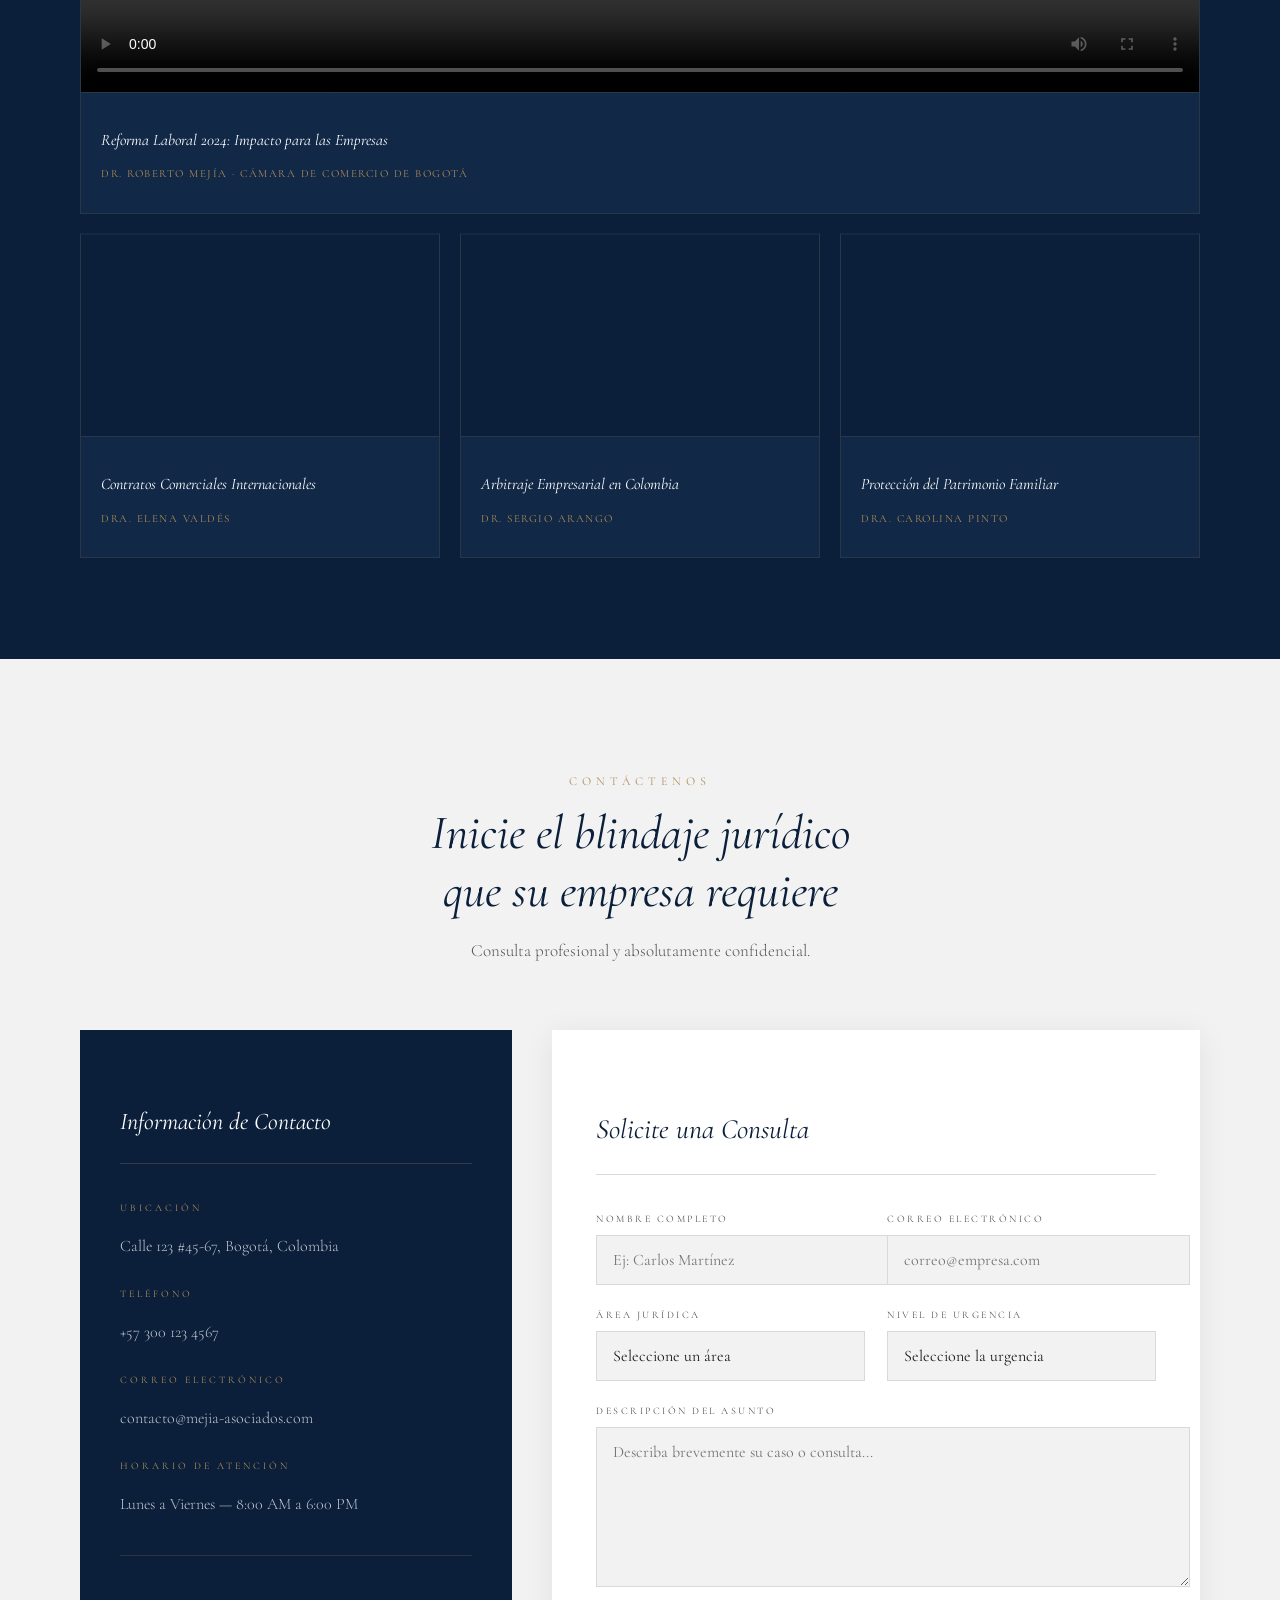
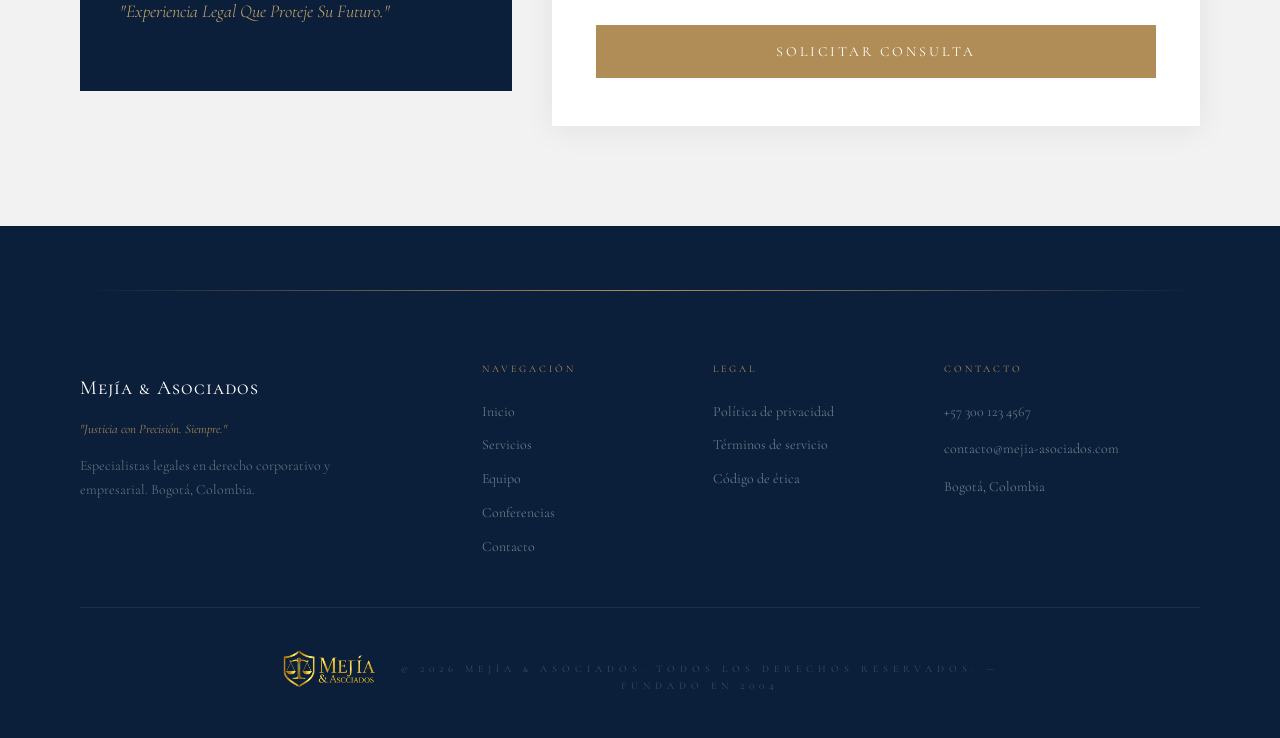
==== commit 5d53d2c3: "Update index.html" ====
--- a/index.html
+++ b/index.html
@@ -53,14 +53,14 @@
                 <source src="https://dl.dropbox.com/scl/fi/7dvm16bgu7j31hagz6p38/INTRODUCION.mp4?rlkey=zxrcnvhyy67lka468pvtw8rt9&st=ph2h5szb&dl=0" type="video/mp4">
             </video>
             <div class="inicio__degradado" aria-hidden="true"></div>
-        </div>|
+        </div>
 
         <div class="inicio__contenido">
             <span class="inicio__etiqueta">Estudio Jurídico · Fundado en 2004</span>
 
             <div class="inicio__banner" aria-hidden="true">
                 <span class="banner-linea"></span>
-                <img src="/img/icono_logo.png" alt="Logo Mejía & Asociados" class="inicio__logo">
+                <img src="./img/icono_logo.png" alt="Logo Mejía & Asociados" class="inicio__logo">
                 <span class="banner-linea"></span>
             </div>
 
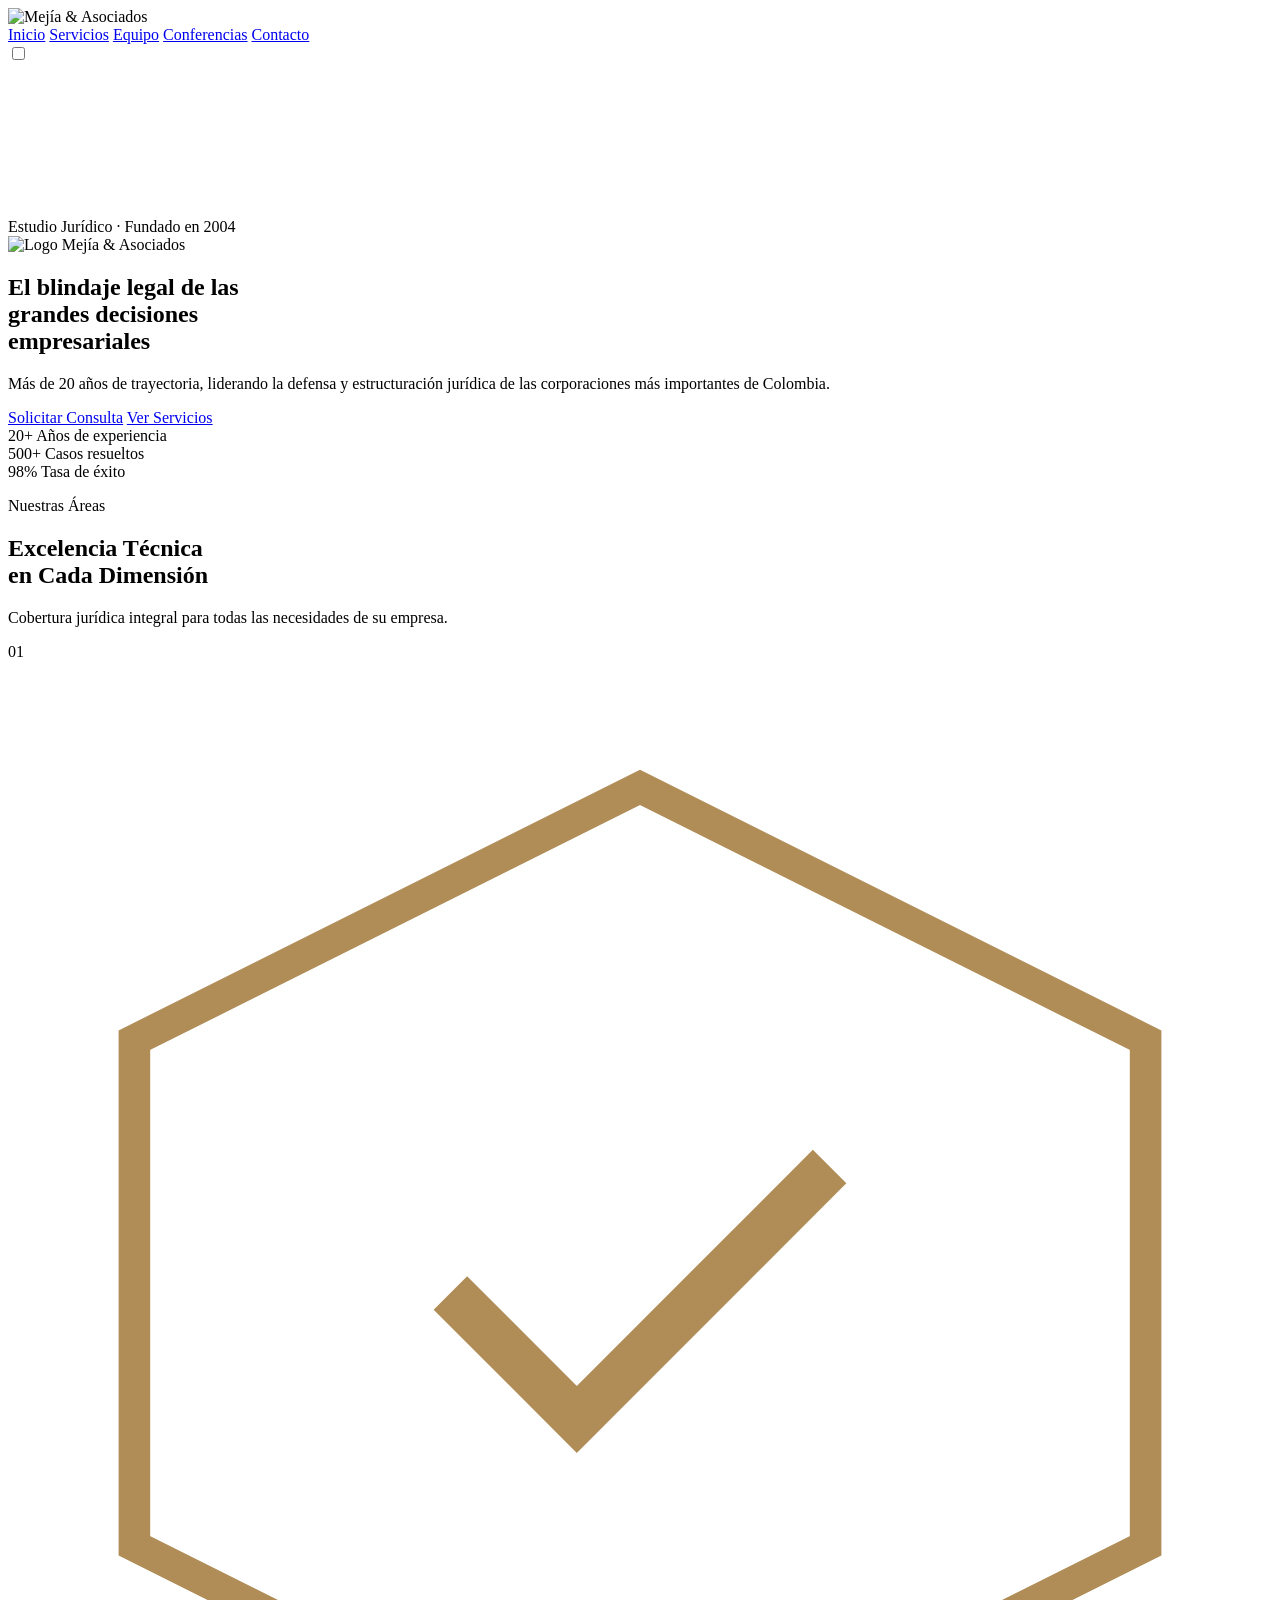
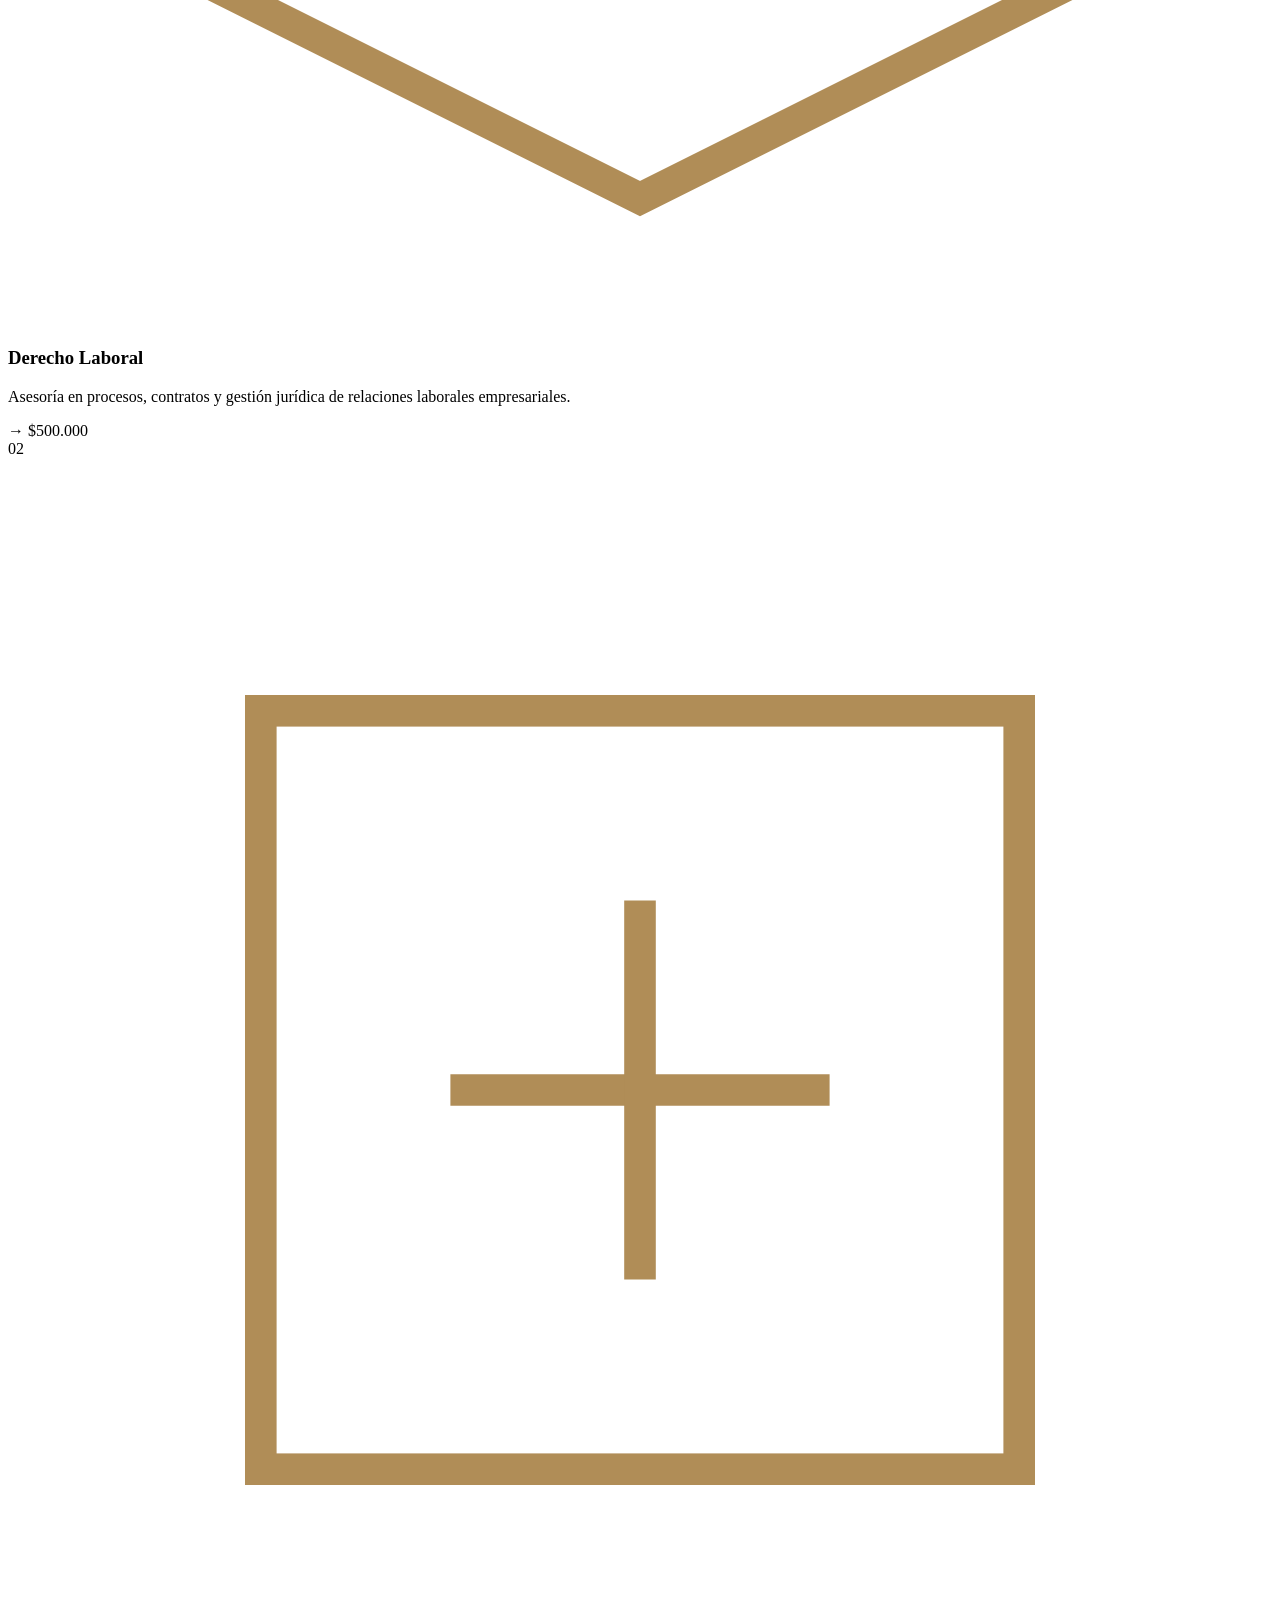
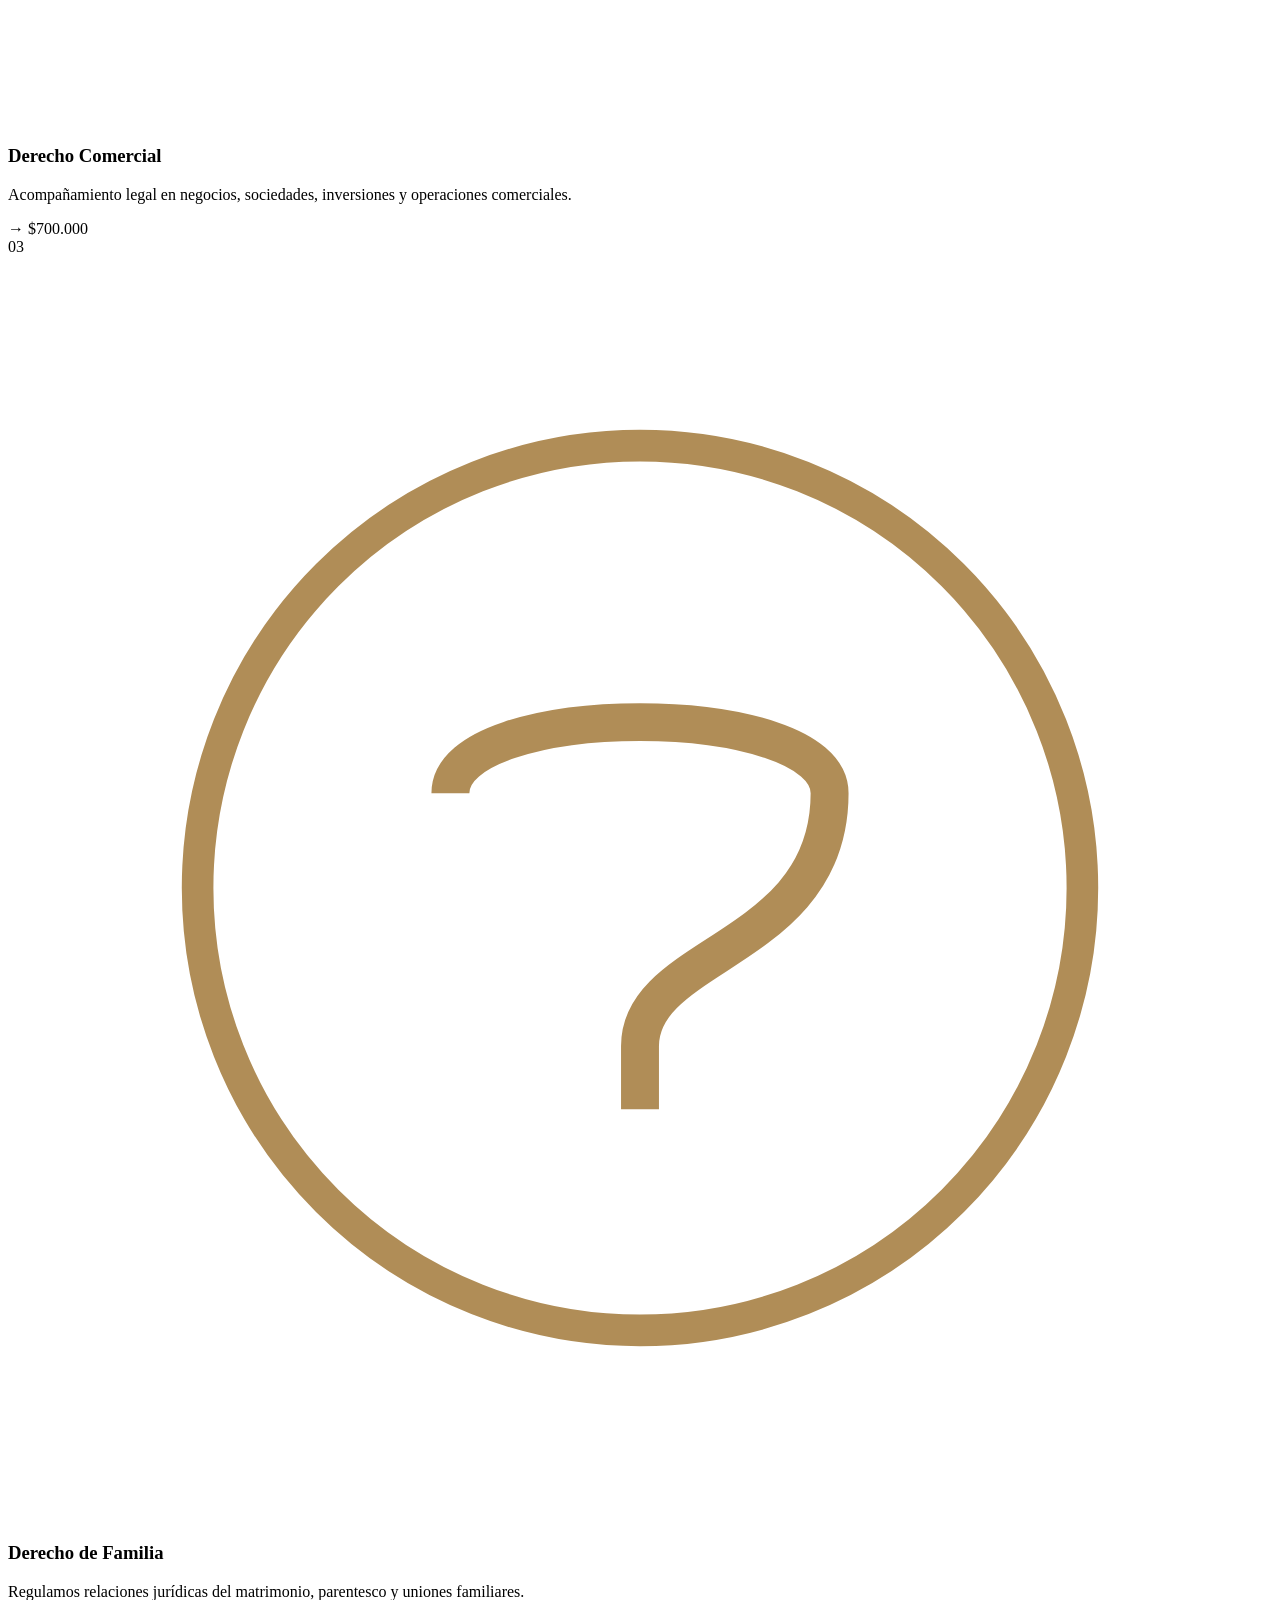
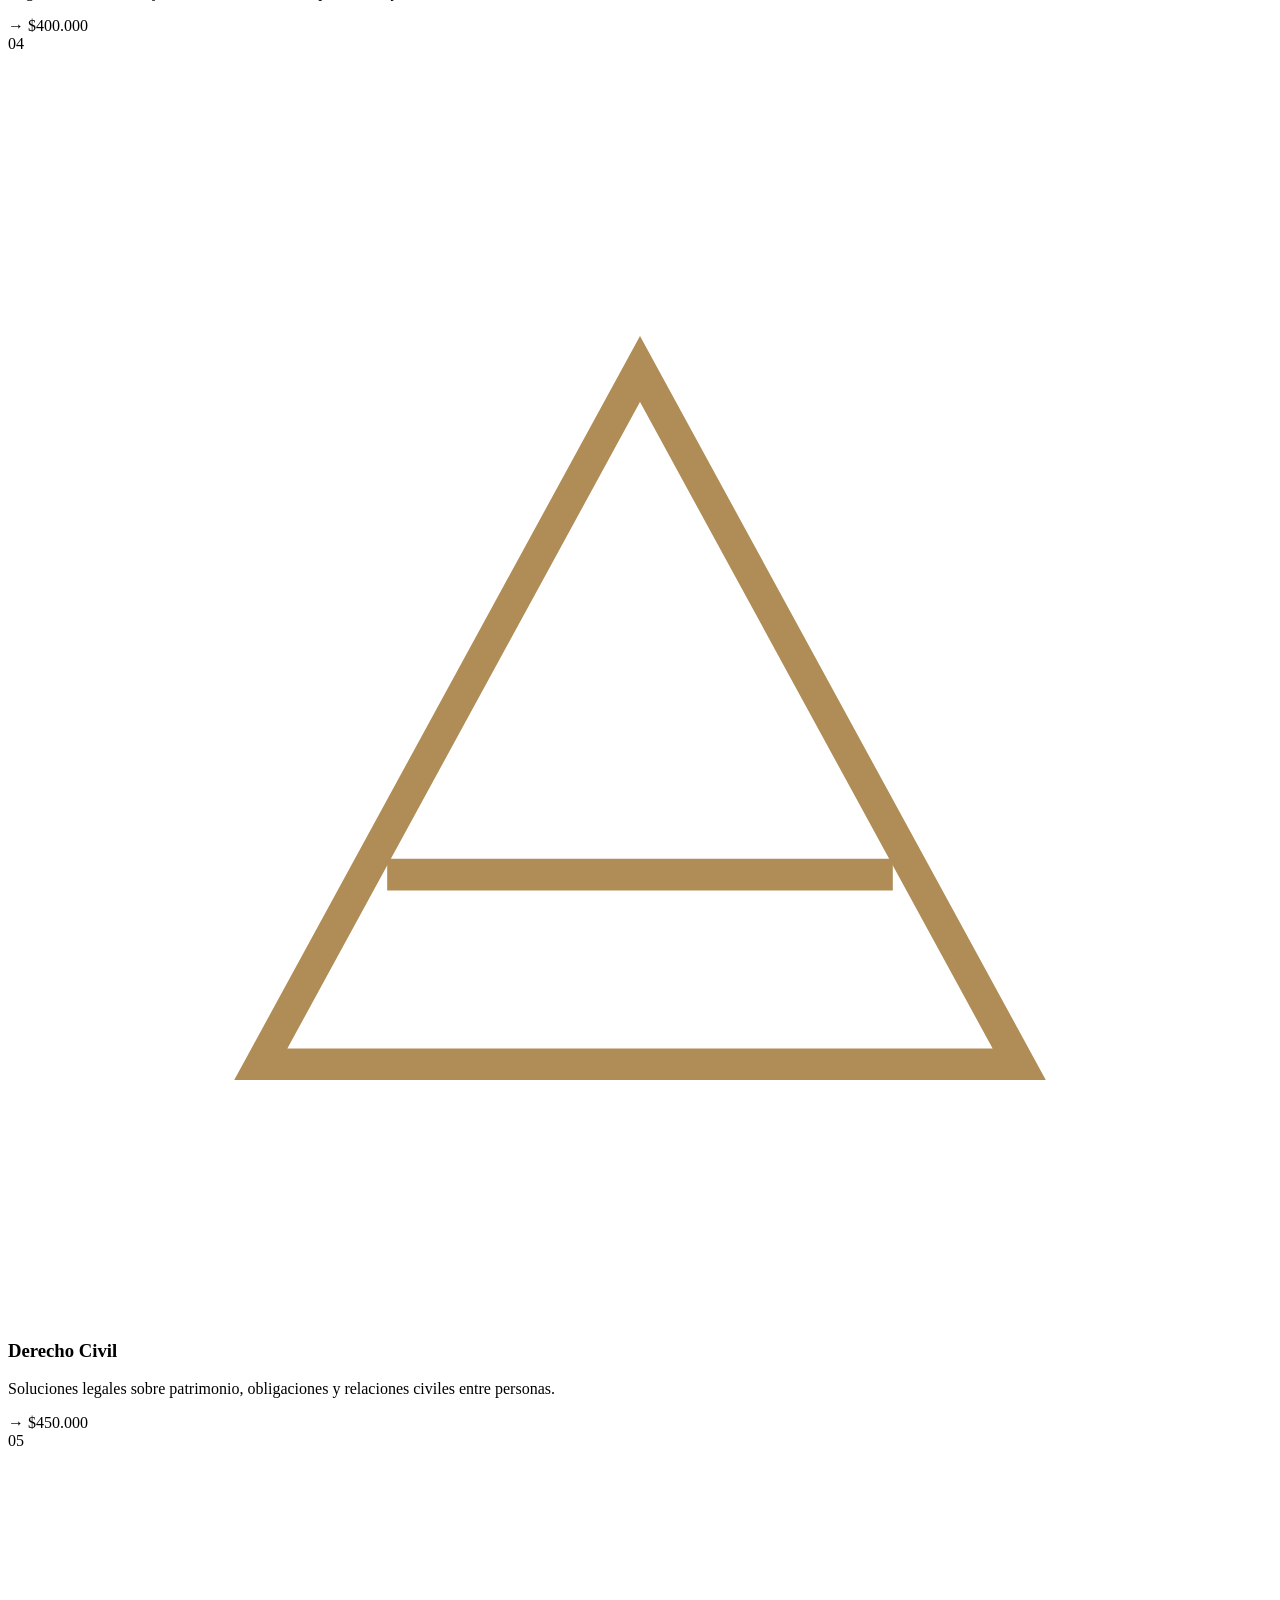
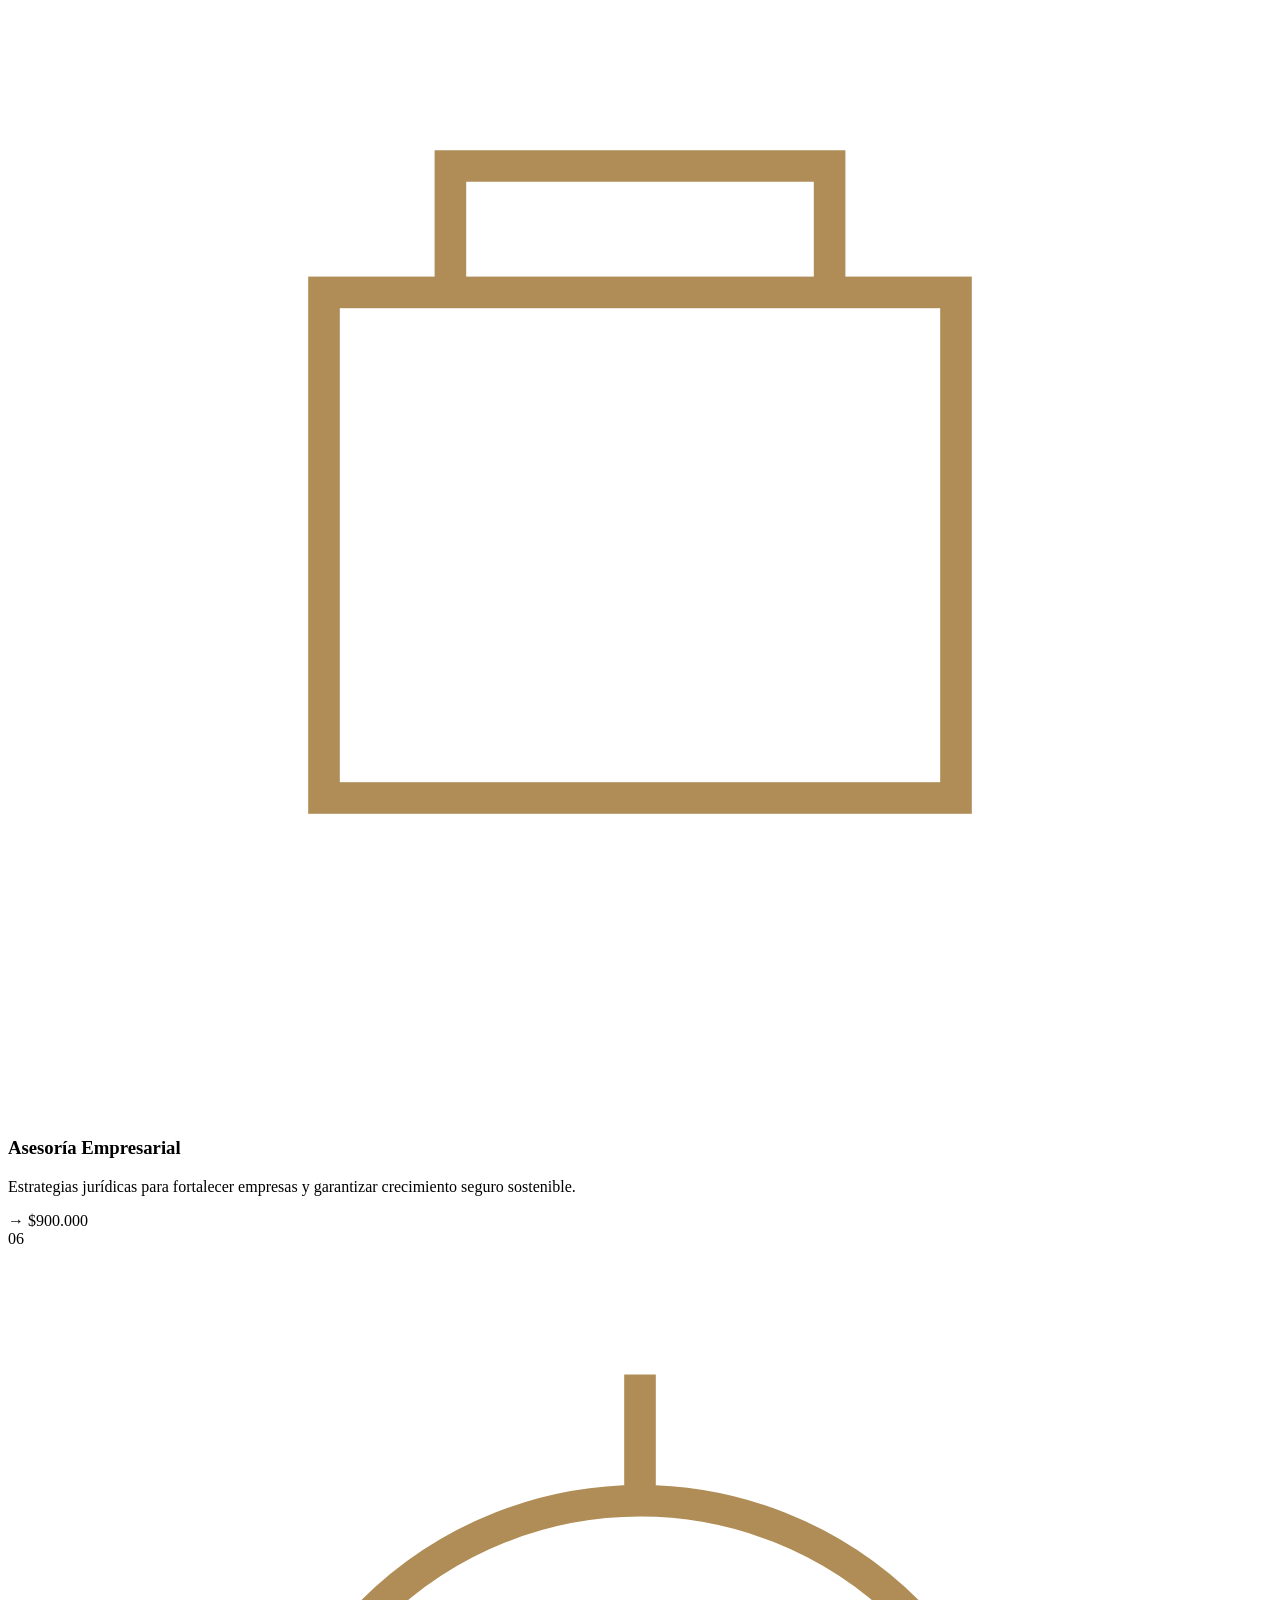
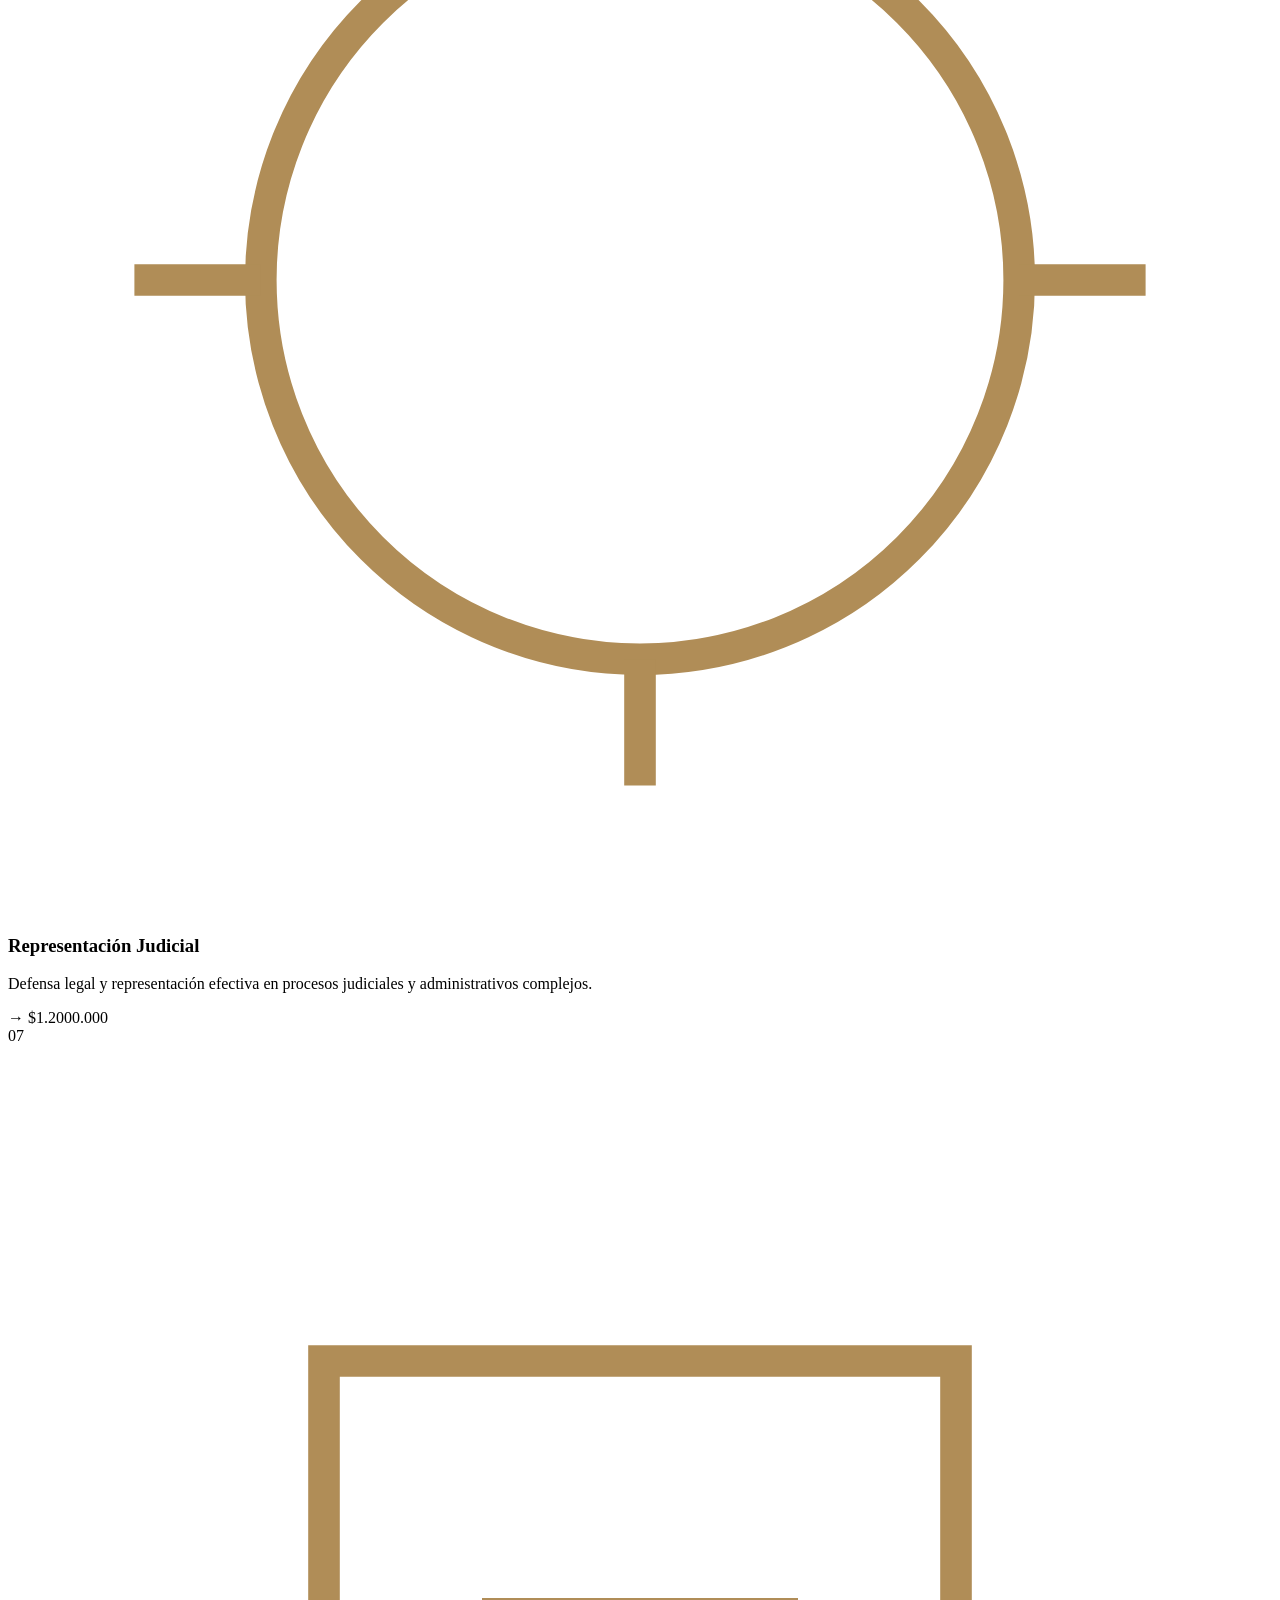
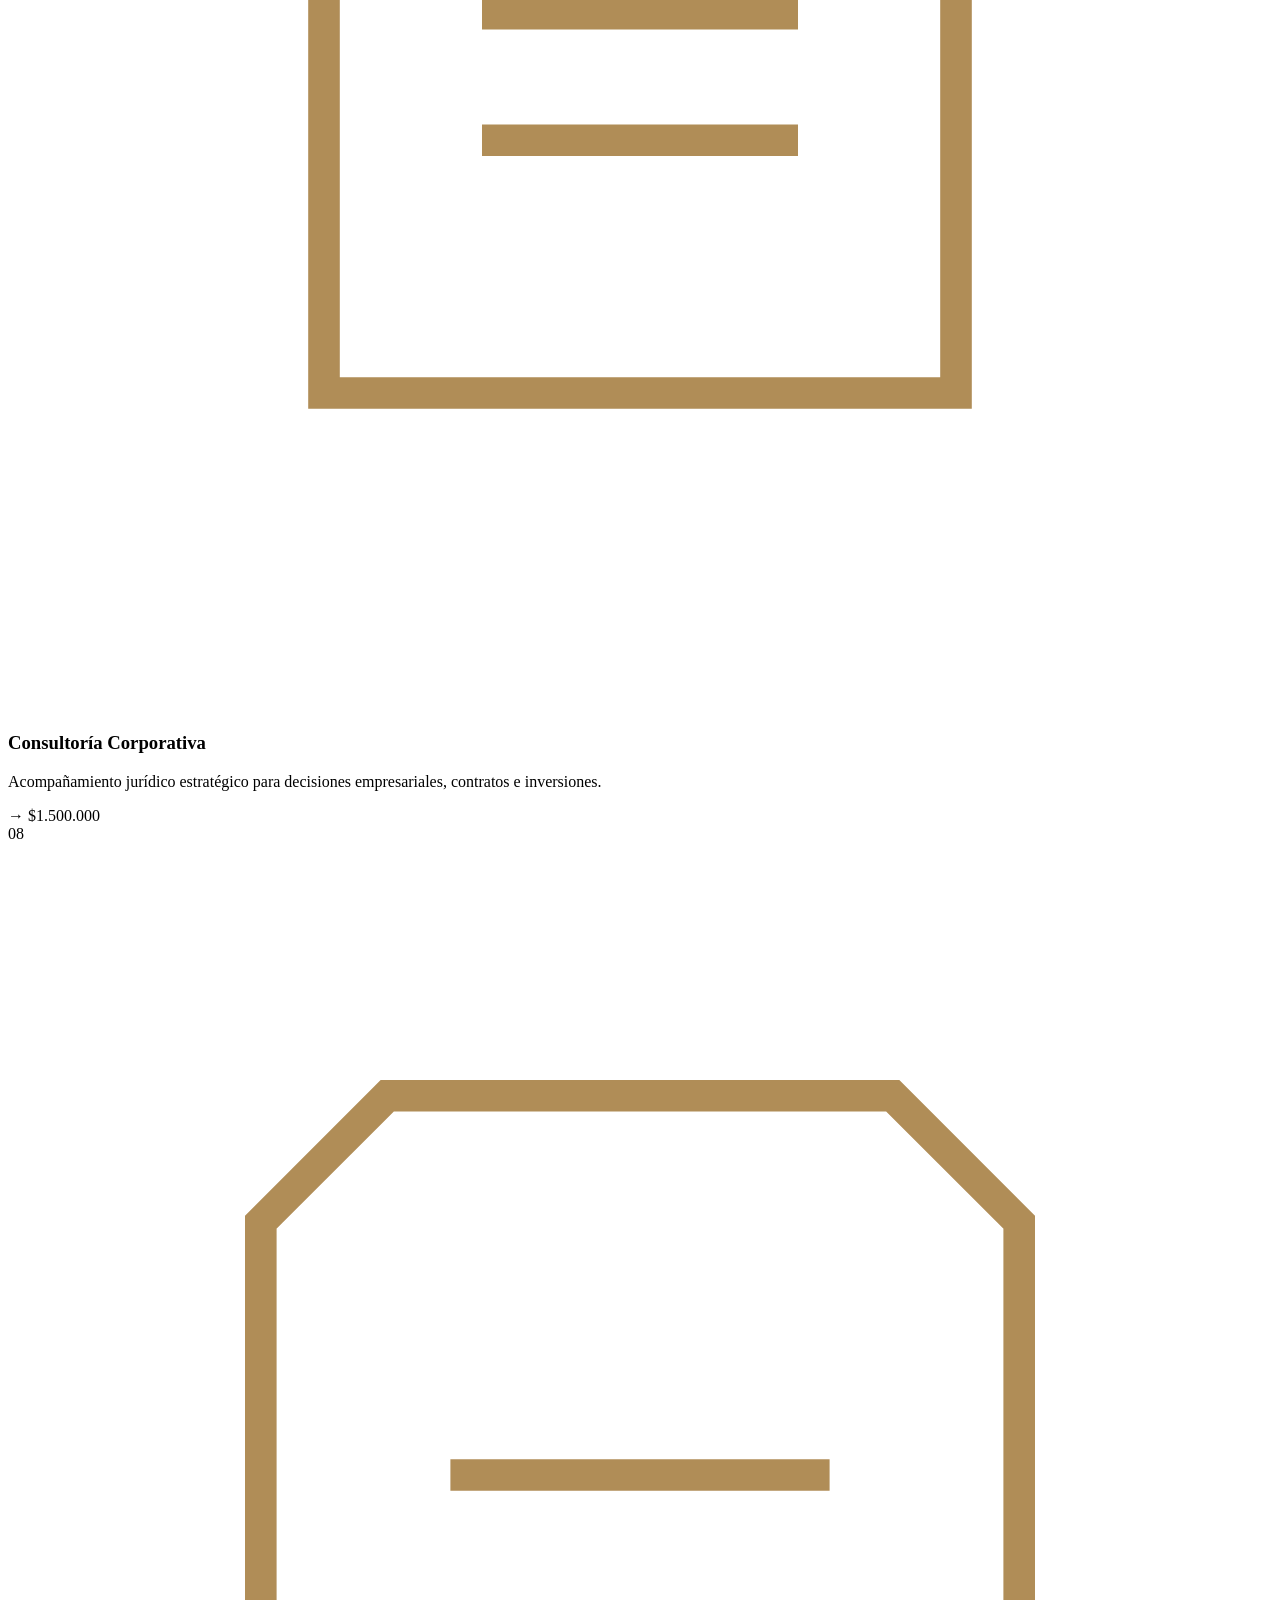
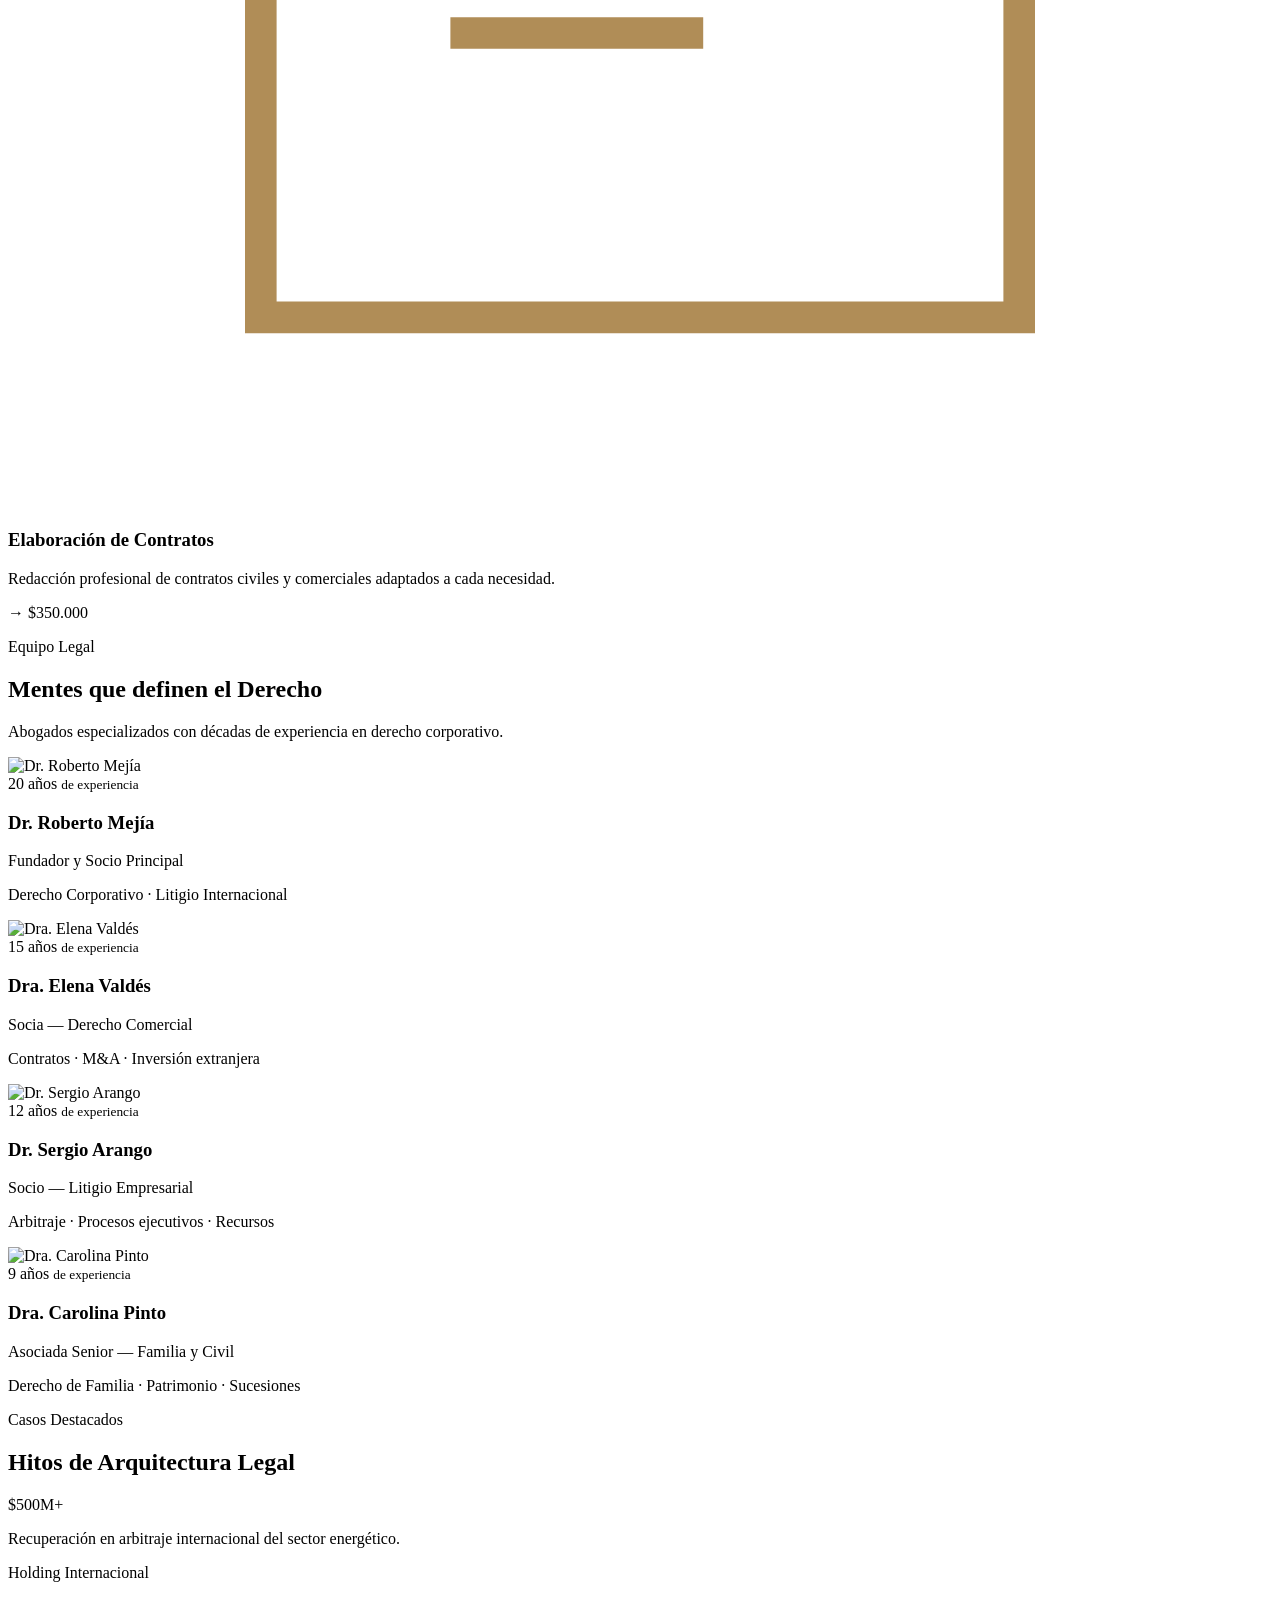
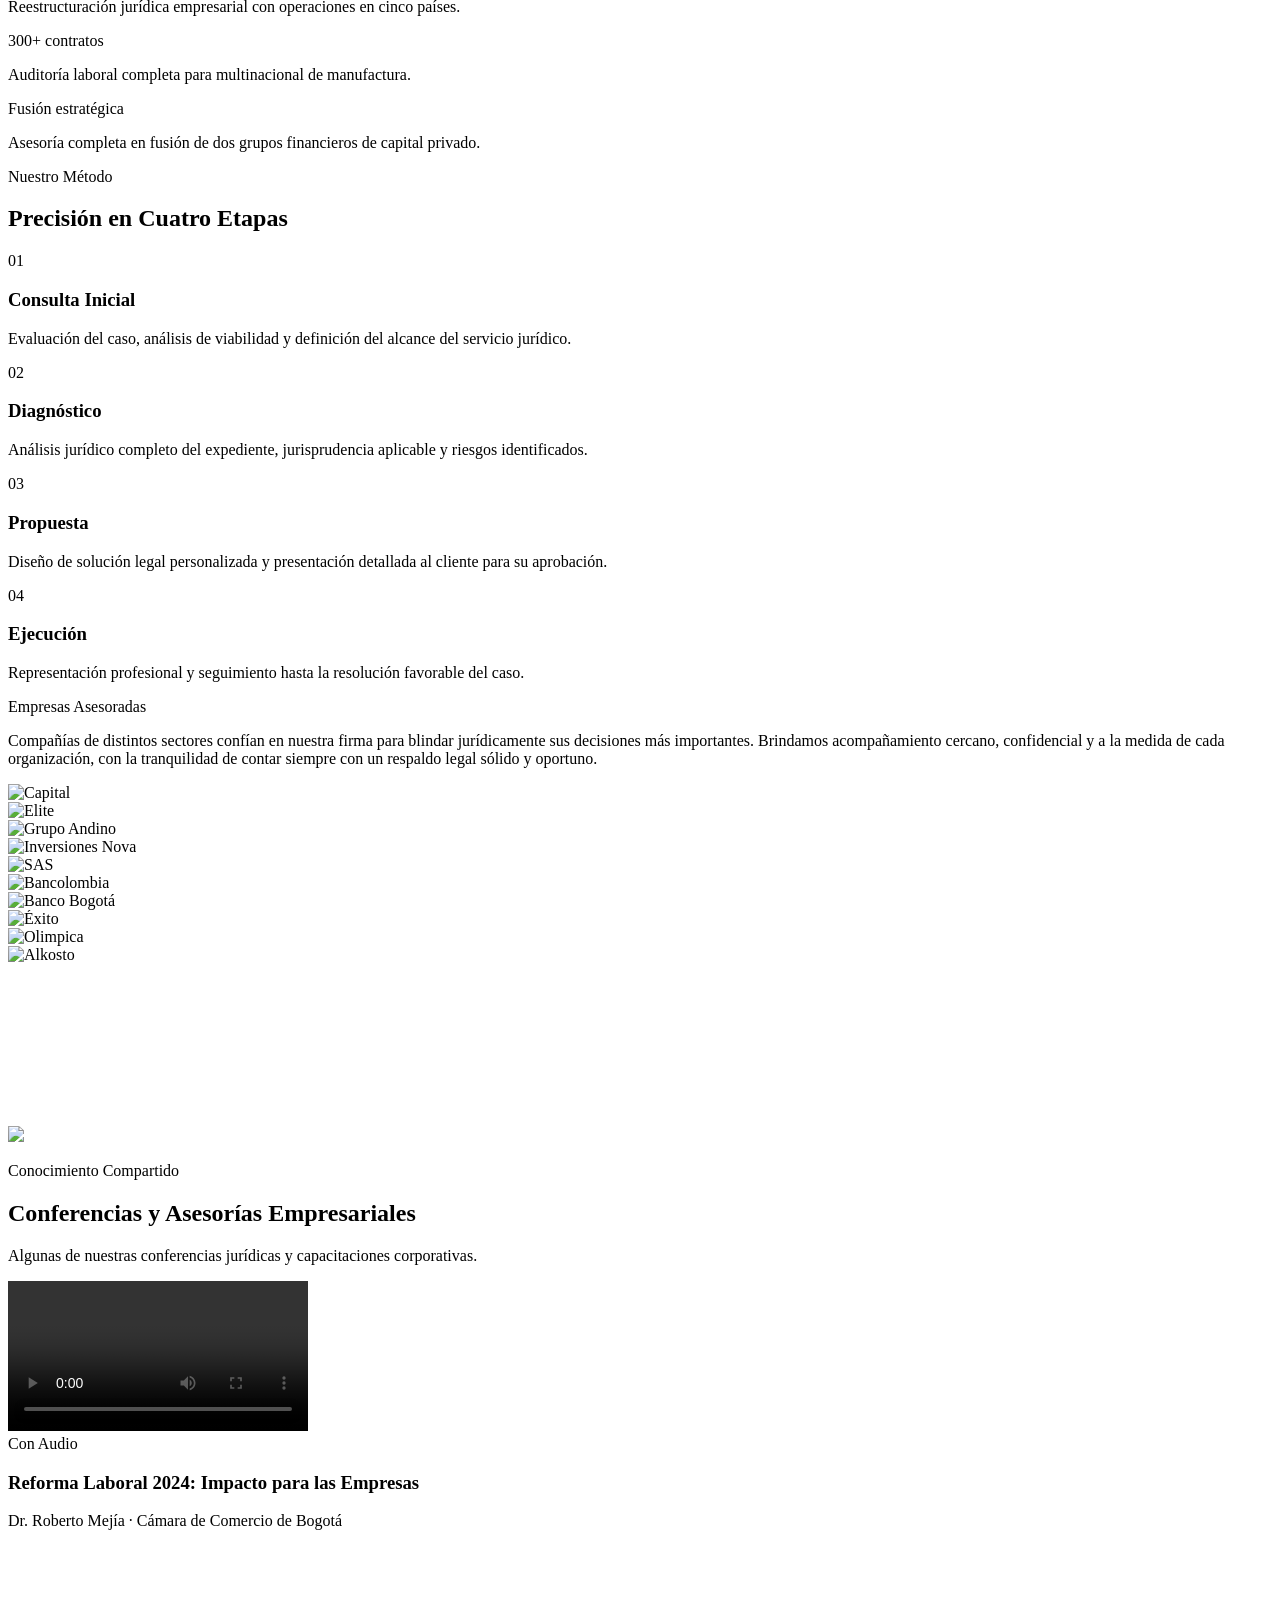
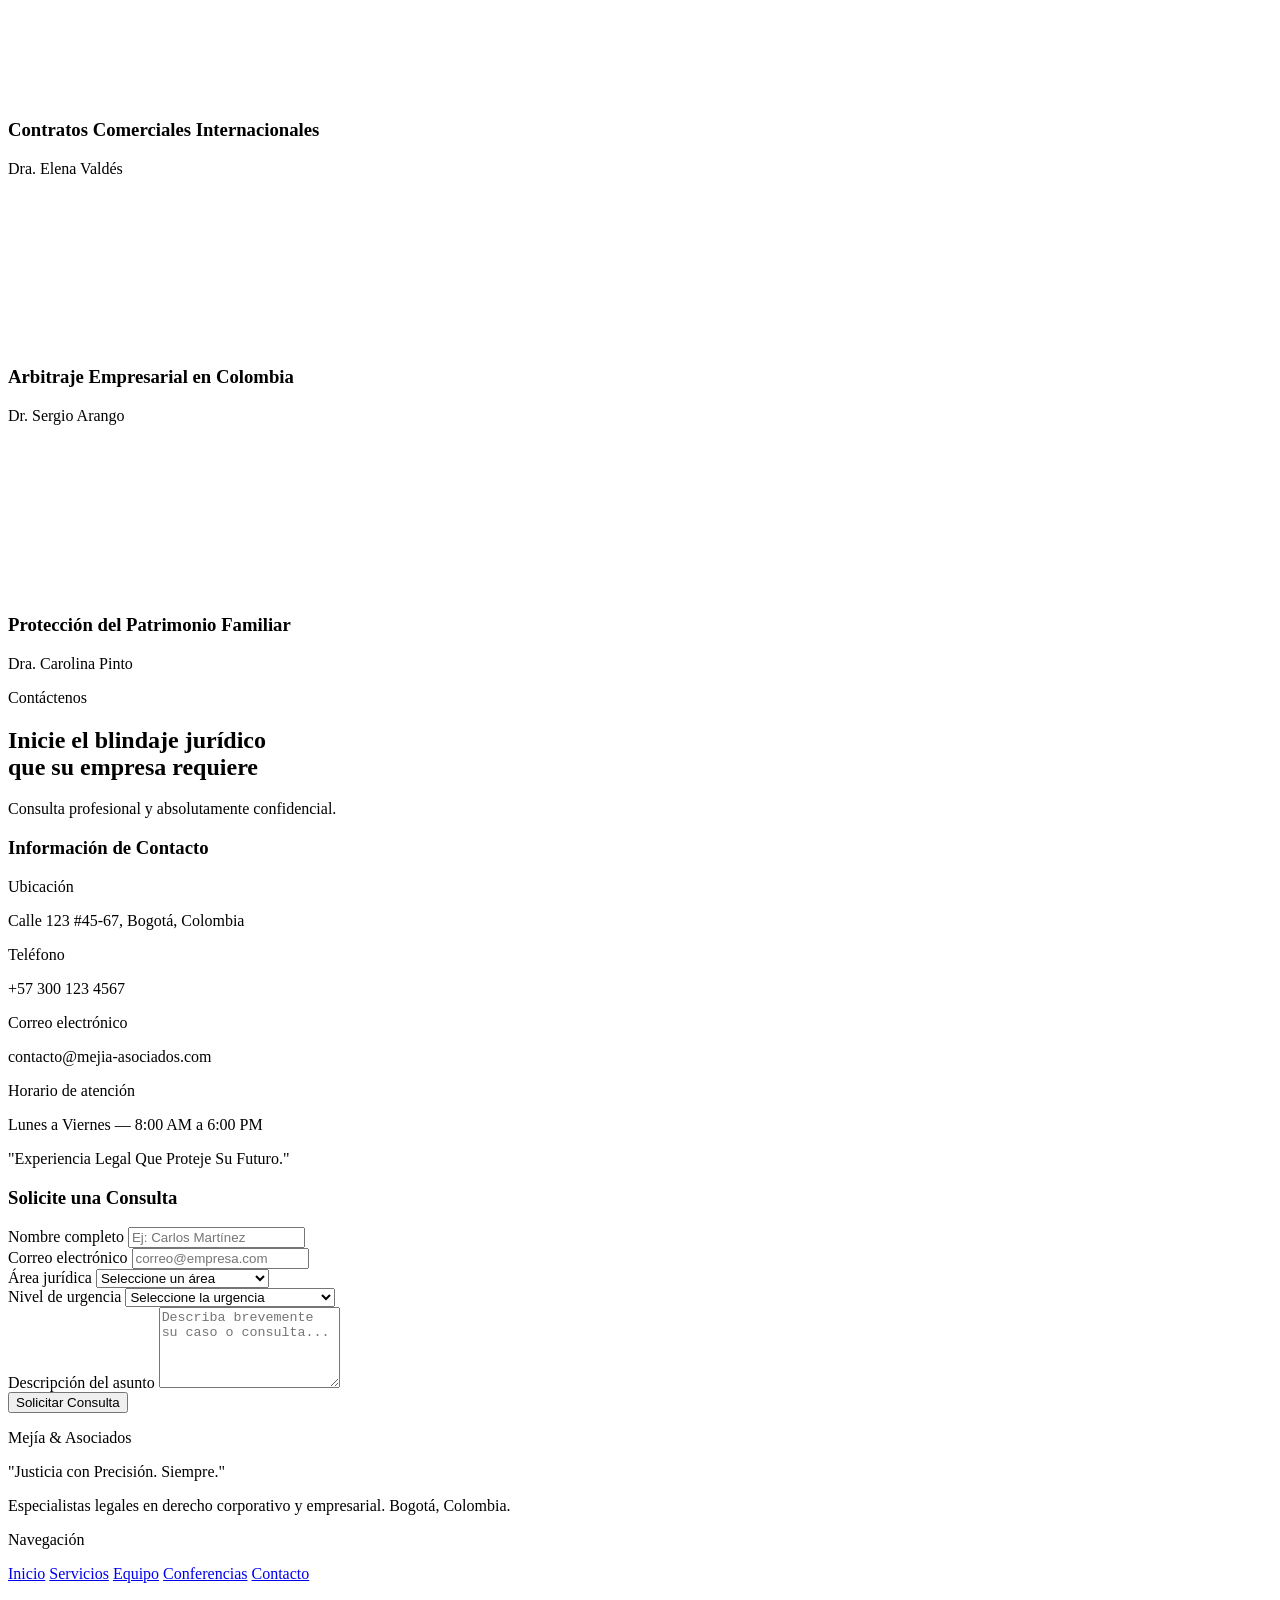
==== commit a9b0d30d: "Rename Abogados-main/brief.html to index.html" ====
--- a/index.html
+++ b/index.html
@@ -4,7 +4,7 @@
     <meta charset="UTF-8">
     <meta name="viewport" content="width=device-width, initial-scale=1.0">
     <title>Mejía & Asociados — Estudio Jurídico</title>
-    <link rel="stylesheet" href="styles.css">
+    <link rel="stylesheet" href="style.css">
     <link rel="preconnect" href="https://fonts.googleapis.com">
     <link href="https://fonts.googleapis.com/css2?family=Cormorant+Garamond:ital,wght@0,300;0,400;0,500;0,600;0,700;1,300;1,400&family=Cormorant+SC:wght@300;400;500;600&display=swap" rel="stylesheet">
 </head>
@@ -421,33 +421,90 @@
         <!--*        Fondo con gradiente vertical de blanco a azul oscuro.-->
     <section class="clientes" id="clientes">
 
-        <p class="clientes__titulo">Empresas Asesoradas</p>
-
-        <div class="clientes__carrusel">
-
+    <p class="clientes__titulo">Empresas Asesoradas</p>
+    <p class="clientes__subtitulo">
+        Compañías de distintos sectores confían en nuestra firma para blindar
+        jurídicamente sus decisiones más importantes. Brindamos acompañamiento
+        cercano, confidencial y a la medida de cada organización, con la tranquilidad
+        de contar siempre con un respaldo legal sólido y oportuno.
+    </p>
+
+    <div class="clientes__carrusel">
+        <div class="clientes__pista">
+
+            <!-- Grupo 1 -->
             <div class="cliente-card">
                 <img src="./img/Empresas_Asesoradas/capital.png" alt="Capital" class="clientes__logo">
             </div>
-
             <div class="cliente-card">
                 <img src="./img/Empresas_Asesoradas/elite.png" alt="Elite" class="clientes__logo">
             </div>
-
-            <div class="cliente-card">
-                <img src="./img/Empresas_Asesoradas/grupoandino.jpg" alt="Grupo Andino" class="clientes__logo">
-            </div>
-
+            <div class="cliente-card">
+                <img src="./img/Empresas_Asesoradas/grupoandino.png" alt="Grupo Andino" class="clientes__logo">
+            </div>
             <div class="cliente-card">
                 <img src="./img/Empresas_Asesoradas/inversionesnova.png" alt="Inversiones Nova" class="clientes__logo">
             </div>
-
-            <div class="cliente-card">
-                <img src="./img/Empresas_Asesoradas/sas.jpg" alt="SAS" class="clientes__logo">
-            </div>
-
-        </div>
-
-    </section>
+            <div class="cliente-card">
+                <img src="./img/Empresas_Asesoradas/sas.png" alt="SAS" class="clientes__logo">
+            </div>
+            <div class="cliente-card">
+                <img src="./img/Empresas_Asesoradas/banc.png" alt="Bancolombia" class="clientes__logo">
+            </div>
+
+            <div class="cliente-card">
+                <img src="./img/Empresas_Asesoradas/banco_bogota.png" alt="Banco Bogotá" class="clientes__logo">
+            </div>
+
+            <div class="cliente-card">
+                <img src="./img/Empresas_Asesoradas/exito.png" alt="Éxito" class="clientes__logo">
+            </div>
+            <div class="cliente-card">
+                <img src="./img/Empresas_Asesoradas/olimpica.png" alt="Olimpica" class="clientes__logo">
+            </div>
+            <div class="cliente-card">
+                <img src="./img/Empresas_Asesoradas/alkosto.png" alt="Alkosto" class="clientes__logo">
+            </div>
+            
+
+            <!-- Grupo 2 (idéntico, necesario para el bucle infinito sin cortes) -->
+            <div class="cliente-card">
+                <img src="./img/Empresas_Asesoradas/capital.png" alt="" class="clientes__logo">
+            </div>
+            <div class="cliente-card">
+                <img src="./img/Empresas_Asesoradas/elite.png" alt="" class="clientes__logo">
+            </div>
+            <div class="cliente-card">
+                <img src="./img/Empresas_Asesoradas/grupoandino.png" alt="" class="clientes__logo">
+            </div>
+            <div class="cliente-card">
+                <img src="./img/Empresas_Asesoradas/inversionesnova.png" alt="" class="clientes__logo">
+            </div>
+            <div class="cliente-card">
+                <img src="./img/Empresas_Asesoradas/sas.png" alt="" class="clientes__logo">
+            </div>
+            <div class="cliente-card">
+                <img src="./img/Empresas_Asesoradas/banc.png" alt="" class="clientes__logo">
+            </div>
+
+            <div class="cliente-card">
+                <img src="./img/Empresas_Asesoradas/banco_bogota.png" alt="" class="clientes__logo">
+            </div>
+
+            <div class="cliente-card">
+                <img src="./img/Empresas_Asesoradas/exito.png" alt="" class="clientes__logo">
+            </div>
+            <div class="cliente-card">
+                <img src="./img/Empresas_Asesoradas/olimpica.png" alt="" class="clientes__logo">
+            </div>
+            <div class="cliente-card">
+                <img src="./img/Empresas_Asesoradas/alkosto.png"Alkosto" class="clientes__logo">
+            </div>
+
+        </div>
+    </div>
+
+</section>
 
 
     <!--!SECCIÓN 8: CONFERENCIAS
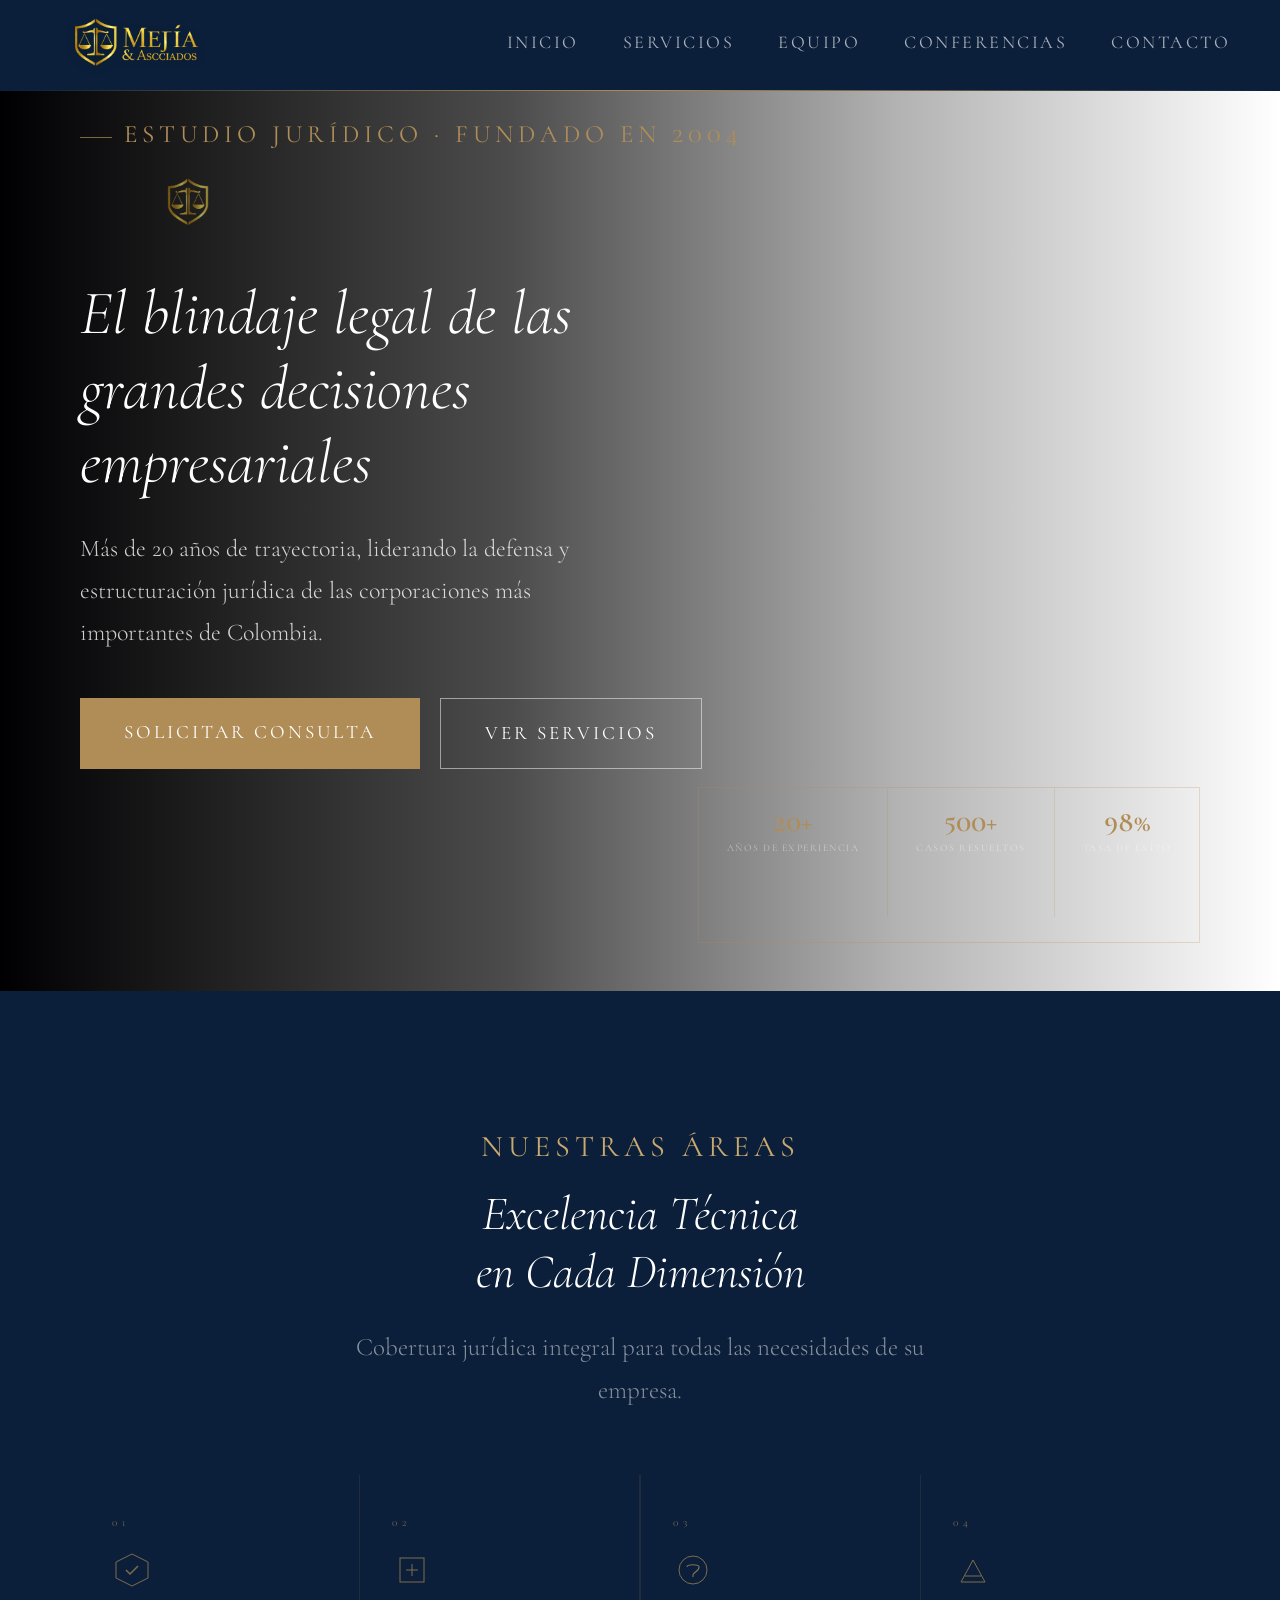
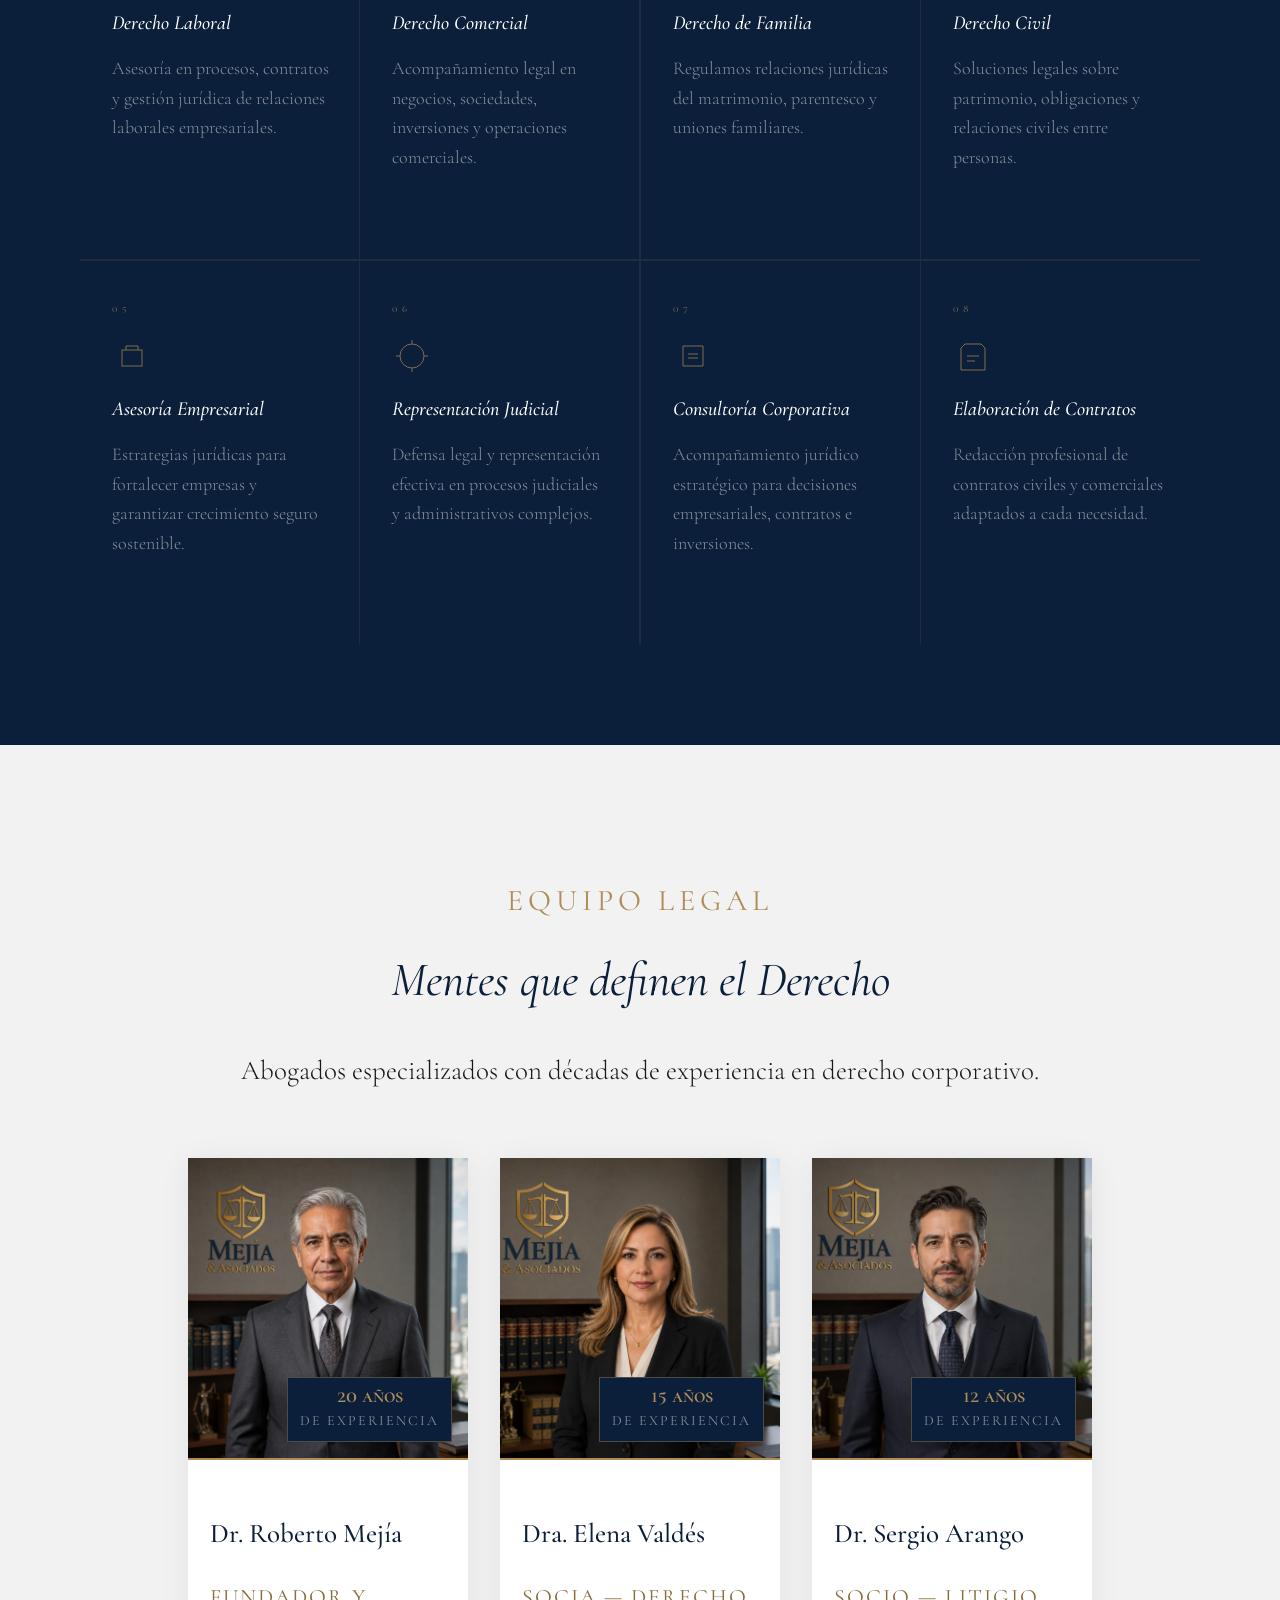
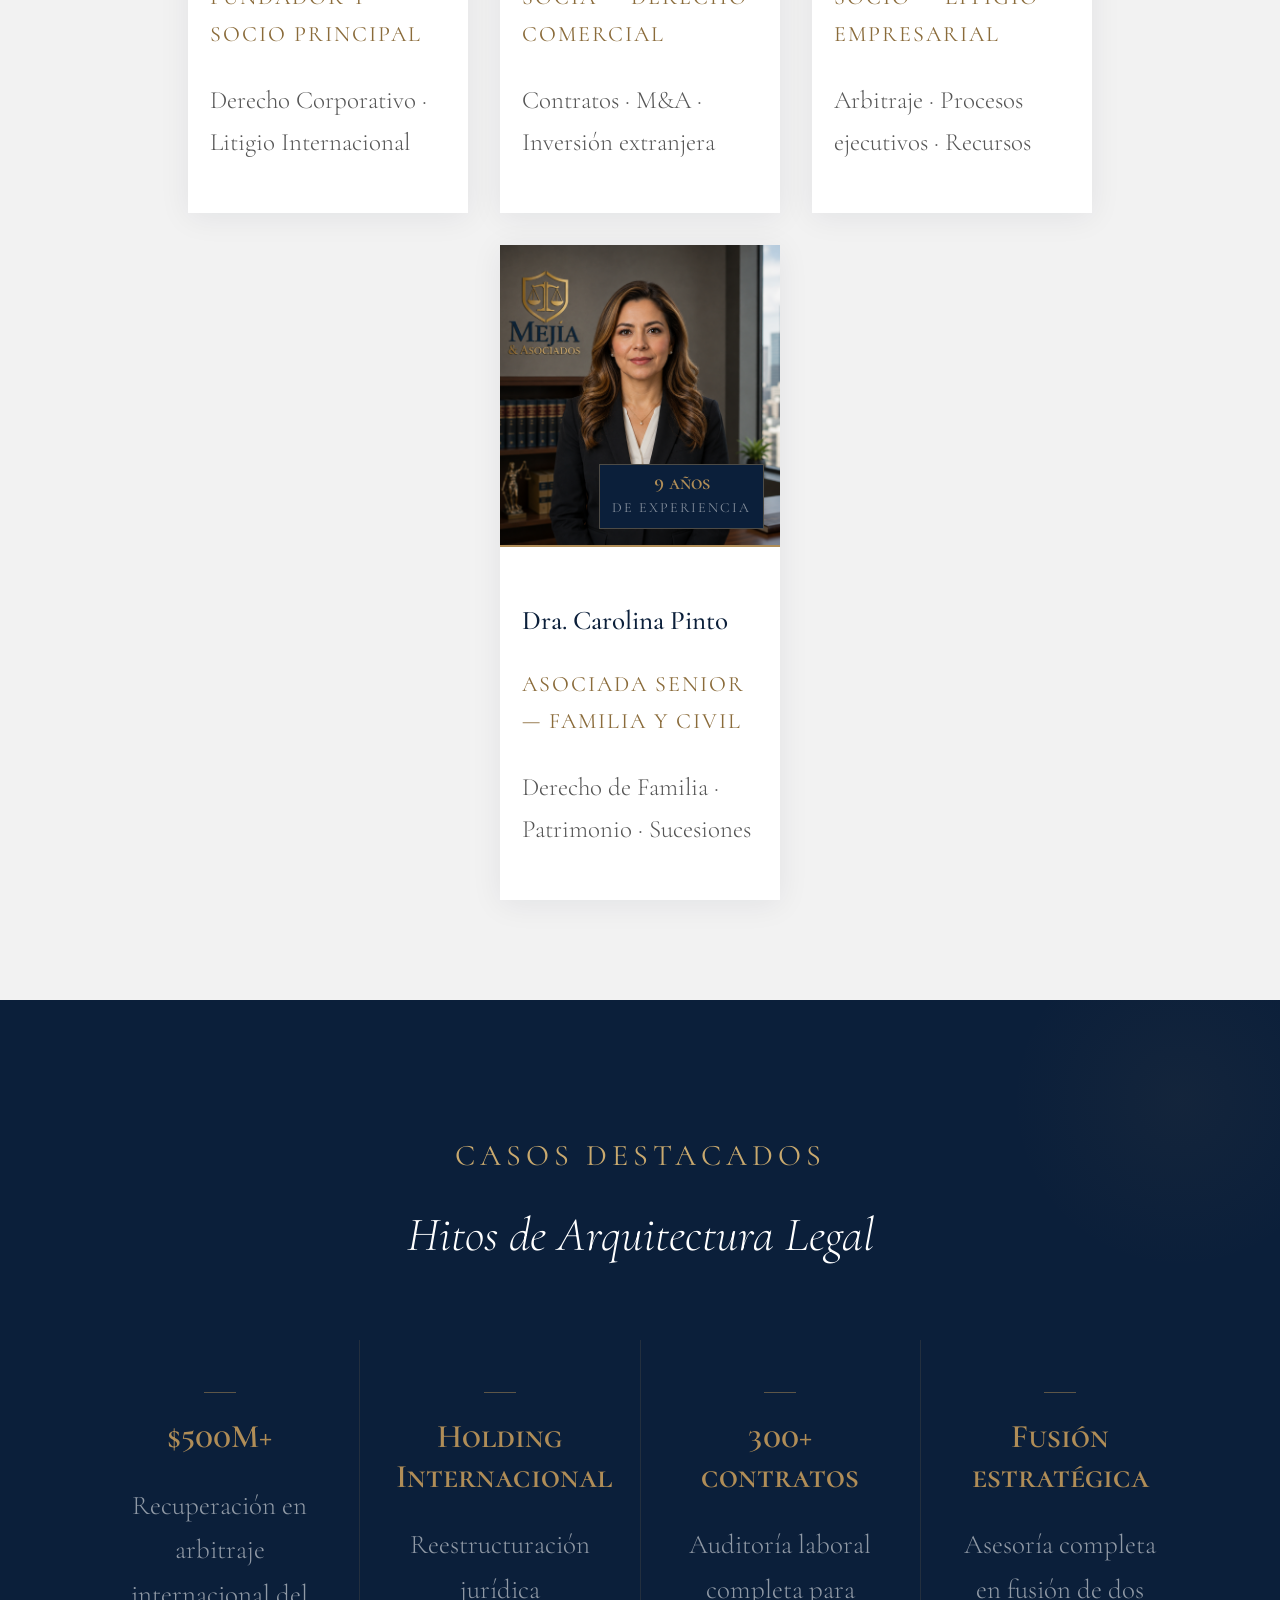
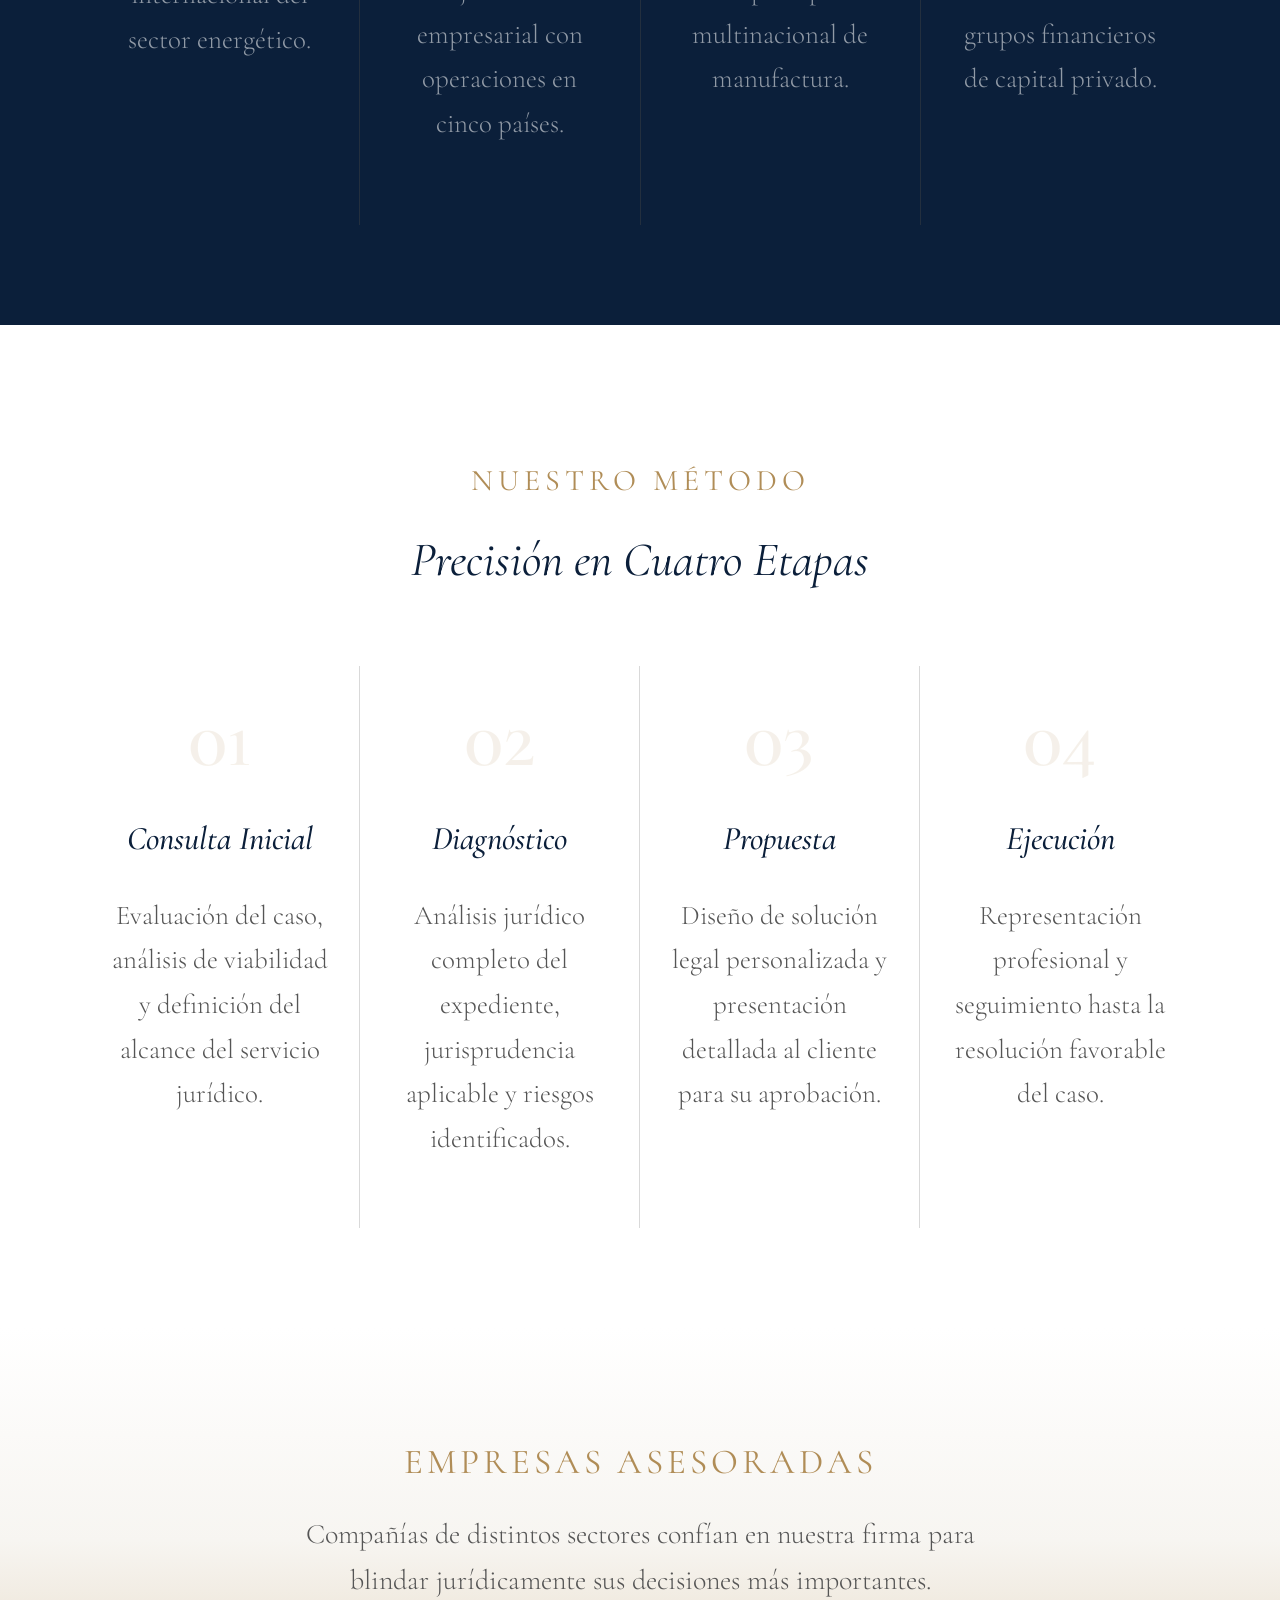
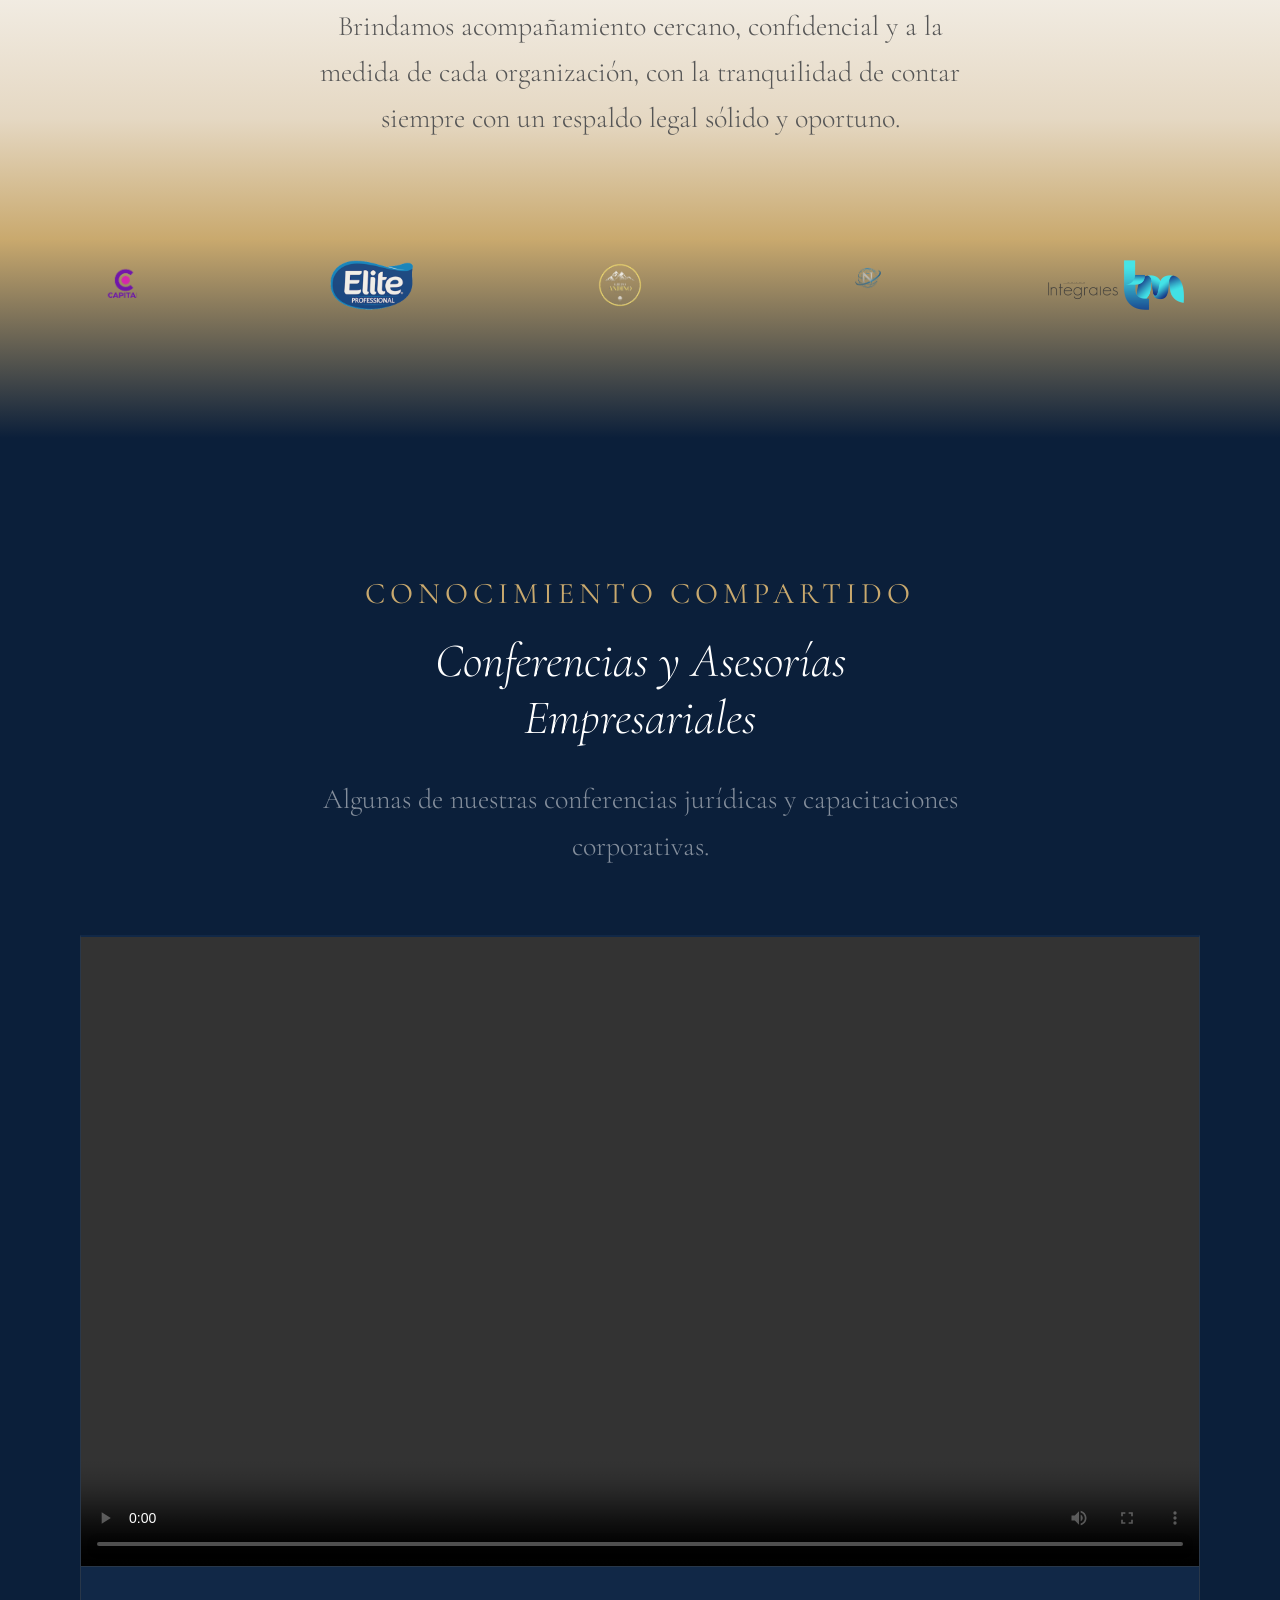
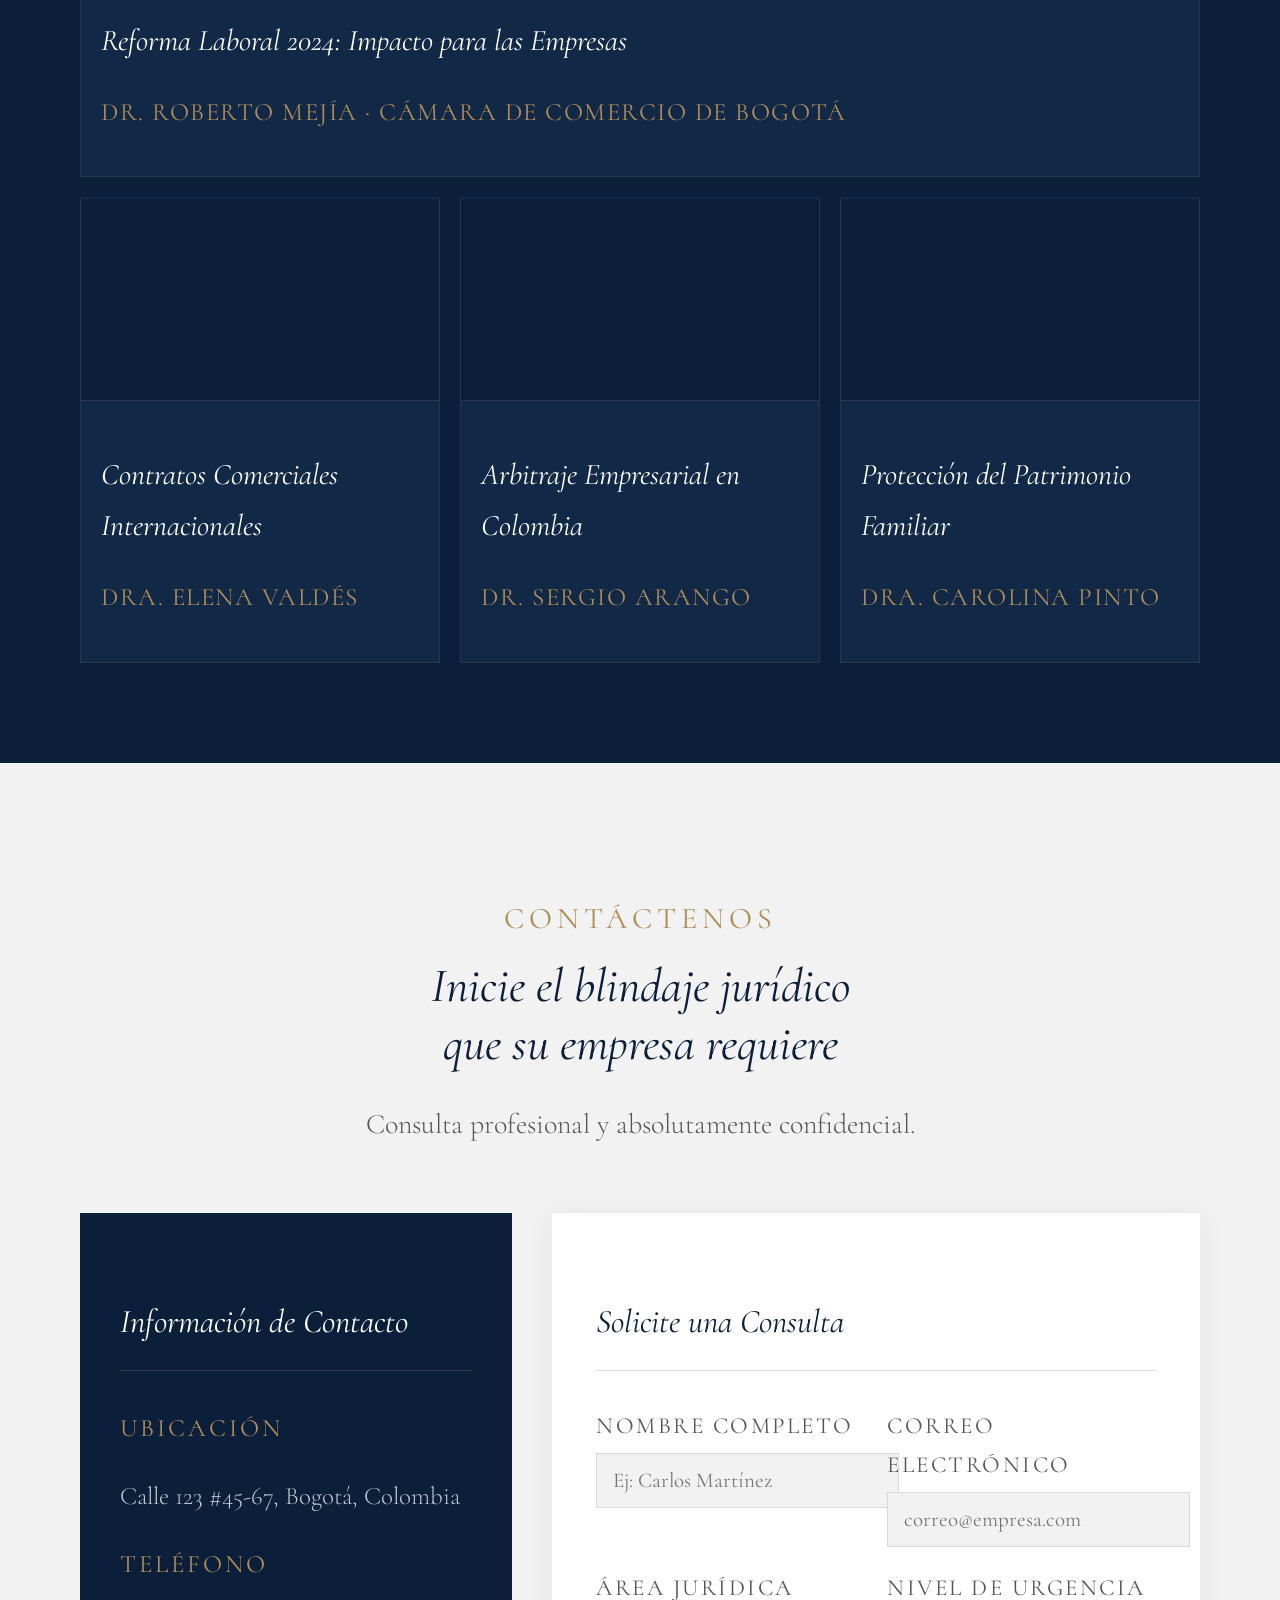
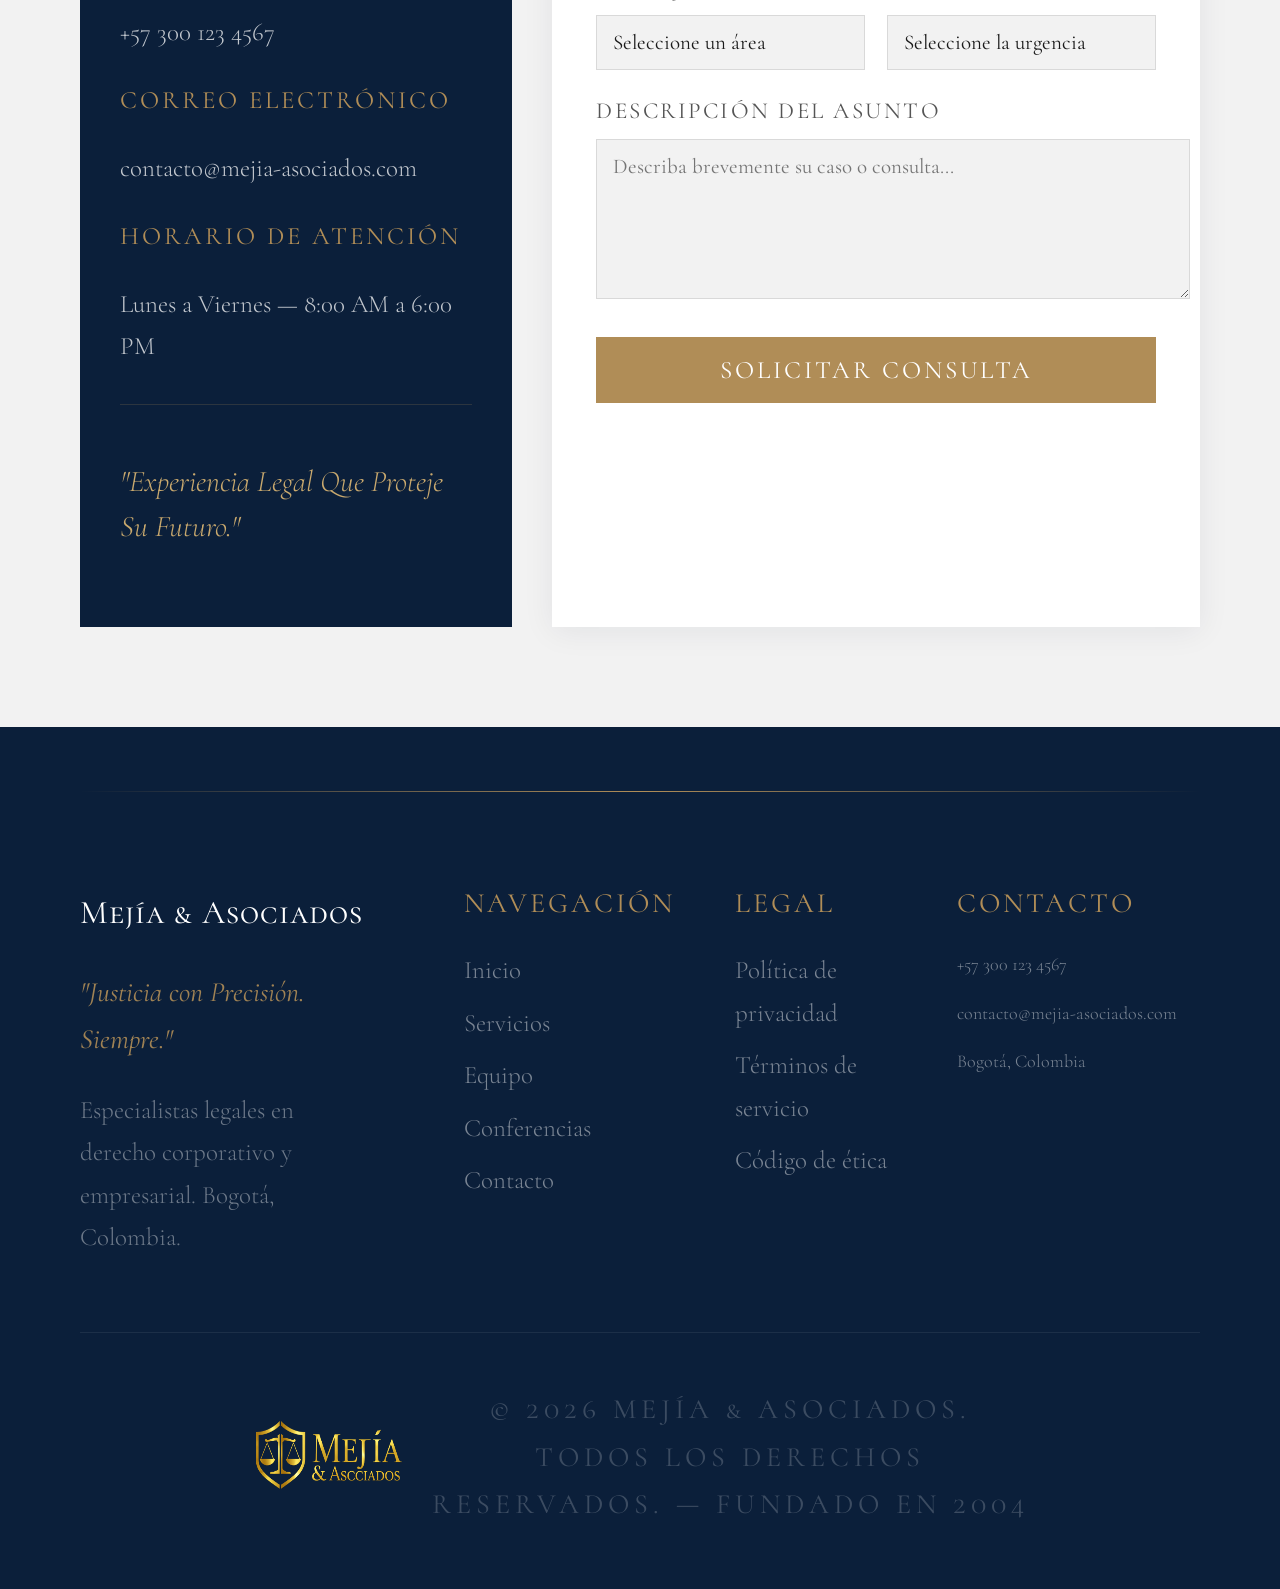
==== commit bd070f73: "fix: estructura de rutas (style.css/img en raiz) + README + blueprint Render" ====
--- a/index.html
+++ b/index.html
@@ -498,7 +498,7 @@
                 <img src="./img/Empresas_Asesoradas/olimpica.png" alt="" class="clientes__logo">
             </div>
             <div class="cliente-card">
-                <img src="./img/Empresas_Asesoradas/alkosto.png"Alkosto" class="clientes__logo">
+                <img src="./img/Empresas_Asesoradas/alkosto.png" alt="Alkosto" class="clientes__logo">
             </div>
 
         </div>
--- a/style.css
+++ b/style.css
@@ -0,0 +1,1707 @@
+/*? ESTILOS — FIRMA DE ABOGADOS MjA
+    /*?     Mejía & Asociados Estudio Jurídico
+    /*?     TÉCNICAS QUE USAMOS PARA ETA PAGINA WEB:
+    /*?    CSS Grid (hero, áreas, hitos, método, conferencias, contacto, pie)
+    /*?    Flexbox (encabezado, equipo, botones, pie nav)
+    /*?    Pseudoelementos ::before y ::after
+    /*?    Pseudoclases :hover, :focus, :focus-visible, :last-child
+    /*?    Variables CSS en :root
+    /*?   Responsividad con 5 breakpoints
+    /*?   prefers-reduced-motion para accesibilidad
+
+    PROHIBICIONES CUMPLIDAS:
+            Sin position (excepto donde es imprescindible)
+            Sin z-index
+            Sin frameworks CSS
+            Sin JavaScript
+            Sin float
+            Sin br para separar elementos
+            Sin tabla para maquetar
+*/
+
+
+/*!1. VARIABLES CSS*/
+    /**     Aquí se definen todos los colores, fuentes y espaciados
+    /**     del sitio. Se usan con var(--nombre) en todo el CSS.
+*/
+:root {
+    --color-azul:          #0B1F3A;
+    --color-azul-medio:    #112847;
+    --color-gris:          #D9D9D9;
+    --color-gris-suave:    #F2F2F2;
+    --color-blanco:        #FFFFFF;
+    --color-dorado:        #B08D57;
+    --color-dorado-claro:  #C9A96E;
+    --color-dorado-oscuro: #8A6B3A;
+    --color-texto:         #1a1a1a;
+    --color-texto-suave:   #555555;
+
+    --fuente-principal:  'Cormorant Garamond', Georgia, serif;
+    --fuente-versalitas: 'Cormorant SC', Georgia, serif;
+
+    --espaciado-xs:  8px;
+    --espaciado-s:   16px;
+    --espaciado-m:   32px;
+    --espaciado-l:   64px;
+    --espaciado-xl:  100px;
+
+    --padding-lateral: 80px;
+
+    --line-height-body:   1.7;
+    --line-height-titulo: 1.2;
+    --line-height-texto:  1.65;
+
+    --sombra-tarjeta:       0 4px 30px rgba(11, 31, 58, 0.07);
+    --sombra-tarjeta-hover: 0 20px 60px rgba(11, 31, 58, 0.15);
+
+    --transicion: 0.35s ease;
+}
+
+
+
+/*!2. RESET Y BASE
+    /**     Elimina márgenes y padding por defecto del navegador.
+    /**     box-sizing: border-box hace que padding y border no sumen al ancho. */
+*::before,
+*::after {
+    margin: 0;
+    padding: 0;
+    box-sizing: border-box;
+    
+}
+
+html {
+    scroll-behavior: smooth;
+    
+    
+}
+
+body {
+    font-family: var(--fuente-principal);
+    color: var(--color-texto);
+    background-color: var(--color-blanco);
+    font-size: 18px;
+    line-height: var(--line-height-body);
+    overflow-x: hidden;
+    margin: 0;
+    
+}
+
+img {
+    display: block;
+    max-width: 100%;
+    background-color: transparent;
+    height: 50px;
+    
+}
+
+a {
+    text-decoration: none;
+    color: inherit;
+}
+
+
+/*!3. UTILIDADES
+    /** Clases reutilizables en varias secciones del sitio.*/
+
+.etiqueta-seccion {
+    font-family: var(--fuente-versalitas);
+    font-size: 30px;
+    letter-spacing: 5px;
+    text-transform: uppercase;
+    color: var(--color-dorado);
+    margin-bottom: var(--espaciado-xs);
+    display: block;
+}
+
+.etiqueta-seccion--clara {
+    color: var(--color-dorado-claro);
+    
+}
+
+
+/*!4. BOTONES
+    /**      Dos estilos: principal (fondo dorado) y secundario (borde blanco).
+    /**      El ::before de boton-principal crea el efecto de barrido al hover.*/
+
+.boton-principal {
+    display: inline-block;
+    font-family: var(--fuente-versalitas);
+    font-size: 19px;
+    letter-spacing: 3px;
+    text-transform: uppercase;
+    background-color: var(--color-dorado);
+    background-image: linear-gradient(to right, rgba(255,255,255,0.15) 0%, rgba(255,255,255,0.15) 100%);
+    background-size: 0% 100%;
+    background-repeat: no-repeat;
+    color: var(--color-blanco);
+    border: none;
+    padding: 18px 44px;
+    cursor: pointer;
+    transition: background-color var(--transicion), transform var(--transicion), background-size var(--transicion);
+    overflow: hidden;
+}
+
+.boton-principal:hover {
+    background-color: var(--color-dorado-oscuro);
+    background-size: 100% 100%;
+    transform: translateY(-2px);
+}
+
+.boton-secundario {
+    display: inline-block;
+    font-family: var(--fuente-versalitas);
+    font-size: 19px;
+    letter-spacing: 3px;
+    text-transform: uppercase;
+    background-color: transparent;
+    color: var(--color-blanco);
+    border: 1px solid rgba(255, 255, 255, 0.5);
+    padding: 18px 44px;
+    cursor: pointer;
+    transition: border-color var(--transicion), color var(--transicion), background-color var(--transicion);
+}
+
+.boton-secundario:hover {
+    border-color: var(--color-dorado);
+    color: var(--color-dorado);
+    background-color: rgba(176, 141, 87, 0.08);
+}
+
+.boton-principal--formulario {
+    width: 100%;
+    padding: 18px;
+    margin-top: var(--espaciado-s);
+    font-size: 25px;
+}
+
+
+/*!5. ENCABEZADO
+    /**      Barra superior con logo y navegación.
+    /**      Menú hamburguesa: checkbox invisible controla la visibilidad del nav
+    /**      con el selector CSS: input:checked - nav*/
+
+.encabezado {
+    display: flex;
+    align-items: center;
+    justify-content: space-between;
+    background-color: var(--color-azul);
+    border-bottom: 1px solid transparent;
+    border-image: linear-gradient(to right, transparent, var(--color-dorado), transparent) 1;
+}
+
+.encabezado__marca {
+    display: flex;
+    align-items: center;
+    gap: var(--espaciado-s);
+}
+
+.encabezado__logo-banner {
+    height: 90px; /* Reducido ligeramente para mayor elegancia */
+    width: auto;
+    display: block;
+    margin-left: 70px;
+    filter: drop-shadow(0px 2px 4px rgba(0, 0, 0, 0.15)); /* Añade relieve y definición */
+    transition: transform var(--transicion);
+}
+.encabezado__logo-banner:hover {
+    transform: scale(1.02); 
+}
+
+.encabezado__nav {
+    display: flex;
+    gap: 44px;
+    margin-right: 50px;
+}
+
+.enlace-nav {
+    font-family: var(--fuente-versalitas);
+    font-size: 18px;
+    letter-spacing: 2.5px;
+    text-transform: uppercase;
+    color: rgba(255, 255, 255, 0.65);
+    padding-bottom: 4px;
+    border-bottom: 1px solid transparent;
+    transition: color var(--transicion), border-color var(--transicion);
+}
+
+.enlace-nav:hover {
+    color: var(--color-dorado);
+    border-bottom-color: var(--color-dorado);
+}
+
+
+.menu-activo {
+    display: none;
+}
+
+.menu-hamburguesa {
+    display: none;
+    flex-direction: column;
+    gap: 5px;
+    cursor: pointer;
+    padding: var(--espaciado-xs);
+}
+
+.menu-hamburguesa span {
+    display: block;
+    width: 26px;
+    height: 2px;
+    background-color: var(--color-blanco);
+    transition: transform var(--transicion), opacity var(--transicion);
+}
+
+
+/*!6. HERO / INICIO |  SECCIÓN 2 HTML
+    /**      Técnica principal: Grid de 1 sola celda (grid-column: 1 / grid-row: 1)
+    /**      para apilar video, degradado, patrón, contenido y métricas
+    /**      sin usar position: absolute.
+    /**      El orden en el HTML determina cuál capa queda al frente.*/
+
+.inicio {
+    display: grid;
+    grid-template-columns: 1fr;
+    grid-template-rows: 1fr;
+    width: 100%;
+    height: 100vh;
+    min-height: 500px;
+    overflow: hidden;
+    align-items: center;
+}
+
+/*? Contenedor del video también es un grid de 1 celda
+   /*? para apilar: video + degradado + patrón */
+.inicio__contenedor-video {
+    display: grid;
+    grid-template-columns: 1fr;
+    grid-template-rows: 1fr;
+    grid-column: 1;
+    grid-row: 1;
+    width: 100%;
+    height: 100%;
+}
+
+.inicio__video-fondo {
+    grid-column: 1;
+    grid-row: 1;
+    width: 100%;
+    height: 100%;
+    object-fit: cover;
+    display: block;
+}
+
+/*? Degradado negro de izquierda a derecha para oscurecer el video */
+.inicio__degradado {
+    grid-column: 1;
+    grid-row: 1;
+    width: 100%;
+    height: 100%;
+    background: linear-gradient(
+        to right,
+        rgba(0, 0, 2, 1) 0%,
+        rgba(0, 0, 0, 0.7) 40%,
+        rgba(0, 0, 0, 0.3) 70%,
+        rgba(0, 0, 0, 0) 100%
+    );
+}
+
+/*? Contenido principal (título + botones) encima de las capas anteriores */
+.inicio__contenido {
+    grid-column: 1;
+    grid-row: 1;
+    color: var(--color-blanco);
+    max-width: 780px;
+    padding-left: var(--padding-lateral);
+    padding-right: 40px;
+    align-self: center;
+    margin-bottom: 200px;
+}
+
+/*? ::before agrega la línea dorada antes del texto de la etiqueta */
+.inicio__etiqueta {
+    font-family: var(--fuente-versalitas);
+    font-size: 25px;
+    letter-spacing: 5px;
+    text-transform: uppercase;
+    color: var(--color-dorado);
+    margin-bottom: 20px;
+    display: block;
+}
+
+.inicio__etiqueta::before {
+    content: '';
+    display: inline-block;
+    width: 32px;
+    height: 1px;
+    background-color: var(--color-dorado);
+    margin-right: 12px;
+    vertical-align: middle;
+    opacity: 0.7;
+}
+
+.inicio__banner {
+    display: flex;
+    align-items: center;
+    justify-content: left;
+    gap: 3px;
+    margin-bottom: 24px;
+    opacity: 0.6;
+}
+
+.inicio__banner svg {
+    width: 280px;
+    height: auto;
+}
+
+.banner-linea {
+    width: 30px;
+    height: 1px;
+}
+
+.inicio__logo {
+    width: 50px;
+    object-fit: contain;
+    margin-left: 50px;
+}
+
+.inicio__titulo {
+    font-size: 62px;
+    font-weight: 300;
+    line-height: var(--line-height-titulo);
+    margin-bottom: 28px;
+    font-style: italic;
+}
+
+.inicio__descripcion {
+    font-size: 24px;
+    font-weight: 300;
+    opacity: 0.8;
+    margin-bottom: 44px;
+    max-width: 520px;
+    line-height: 1.75;
+}
+
+.inicio__botones {
+    display: flex;
+    gap: 20px;
+    flex-wrap: wrap;
+}
+
+/*? Métricas flotantes en la esquina inferior derecha */
+.inicio__metricas {
+    grid-column: 1;
+    grid-row: 1;
+    align-self: end;
+    justify-self: end;
+    margin-bottom: 48px;
+    margin-right: var(--padding-lateral);
+    display: flex;
+    gap: 0;
+    border: 1px solid rgba(176, 141, 87, 0.25);
+}
+
+.inicio__metrica {
+    display: flex;
+    flex-direction: column;
+    align-items: center;
+    padding: 20px 28px;
+    margin-bottom: 25px;
+    border-right: 1px solid rgba(176, 141, 87, 0.2);
+}
+
+/*? :last-child elimina el borde derecho de la última métrica */
+.inicio__metrica:last-child {
+    border-right: none;
+}
+
+.inicio__metrica-numero {
+    font-family: var(--fuente-versalitas);
+    font-size: 28px;
+    font-weight: 600;
+    color: var(--color-dorado);
+    line-height: 1;
+    margin-bottom: 4px;
+}
+
+.inicio__metrica-texto {
+    font-size: 10px;
+    letter-spacing: 1.5px;
+    text-transform: uppercase;
+    color: rgba(255, 255, 255, 0.45);
+    font-family: var(--fuente-versalitas);
+    text-align: center;
+    margin-bottom: 40px;
+}
+
+
+/* !7. ÁREAS DE PRÁCTICA
+   *Grid de 4 columnas. El "borde" entre tarjetas es en realidad
+   *el fondo de la cuadrícula que se ve a través del gap de 1px.
+*/
+
+.areas {
+    background-color: var(--color-azul);
+    padding: var(--espaciado-xl) var(--padding-lateral);
+    overflow: hidden;
+}
+
+.areas__encabezado {
+    text-align: center;
+    max-width: 640px;
+    margin-left: auto;
+    margin-right: auto;
+    margin-bottom: var(--espaciado-l);
+}
+
+.areas__titulo {
+    font-size: 48px;
+    font-weight: 300;
+    color: var(--color-blanco);
+    font-style: italic;
+    margin-top: 14px;
+    margin-bottom: 18px;
+    line-height: var(--line-height-titulo);
+}
+
+.areas__subtitulo {
+    font-size: 25px;
+    color: rgba(255, 255, 255, 0.5);
+    font-weight: 300;
+}
+
+/*? gap: 1px + background-color = los separadores entre tarjetas */
+.areas__cuadricula {
+    display: grid;
+    grid-template-columns: repeat(4, 1fr);
+    gap: 1px;
+    background-color: rgba(176, 141, 87, 0.12);
+}
+
+/*? Corrección: una sola declaración transition (antes había dos) */
+.tarjeta-area {
+    background-color: var(--color-azul);
+    padding: 40px 30px 36px;
+    cursor: default;
+    overflow: hidden;
+    will-change: transform;
+    border-left: 2px solid transparent;
+    transition: background-color var(--transicion), transform var(--transicion), border-left-color var(--transicion);
+}
+
+.tarjeta-area:hover {
+    background-color: rgba(176, 141, 87, 0.07);
+    transform: translateY(-3px);
+    border-left-color: var(--color-dorado);
+}
+
+.tarjeta-area__numero {
+    display: block;
+    font-family: var(--fuente-versalitas);
+    font-size: 10px;
+    letter-spacing: 5px;
+    color: var(--color-dorado);
+    margin-bottom: 18px;
+    opacity: 0.7;
+}
+
+.tarjeta-area__icono {
+    width: 40px;
+    height: 40px;
+    margin-bottom: 18px;
+    opacity: 0.7;
+    transition: opacity var(--transicion);
+}
+
+.tarjeta-area:hover .tarjeta-area__icono {
+    opacity: 1;
+}
+
+.tarjeta-area__nombre {
+    font-size: 20px;
+    font-weight: 500;
+    color: var(--color-blanco);
+    margin-bottom: 12px;
+    font-style: italic;
+    line-height: 1.3;
+}
+
+.tarjeta-area__descripcion {
+    font-size: 18px;
+    color: rgba(255, 255, 255, 0.5);
+    font-weight: 300;
+    line-height: var(--line-height-texto);
+    margin-bottom: 20px;
+}
+
+/*? La flecha aparece de izquierda con opacity en hover */
+.tarjeta-area__mas {
+    font-family: var(--fuente-versalitas);
+    font-size: 18px;
+    color: var(--color-dorado);
+    opacity: 0;
+    transition: opacity var(--transicion), transform var(--transicion);
+    display: block;
+    transform: translateX(-8px);
+}
+
+.tarjeta-area:hover .tarjeta-area__mas {
+    opacity: 100;
+    transform: translateX(0);
+}
+
+.precio_area{
+    color: var(--color-dorado);
+}
+.precio_area:hover{
+    transform: scale();
+    
+}
+
+/*!8. EQUIPO LEGAL
+   Flexbox con wrap para las 4 tarjetas.
+   Dentro de cada tarjeta: Grid de 1 celda para superponer
+   ::before (texto MjA de fondo), imagen, velo dorado y badge de años.
+*/
+
+.equipo {
+    padding: var(--espaciado-xl) var(--padding-lateral);
+    background-color: var(--color-gris-suave);
+}
+
+.equipo__encabezado {
+    text-align: center;
+    margin-bottom: var(--espaciado-l);
+}
+
+.equipo__titulo {
+    font-size: 48px;
+    font-weight: 400;
+    color: var(--color-azul);
+    font-style: italic;
+    margin-top: 14px;
+    margin-bottom: 14px;
+}
+
+.equipo__subtitulo {
+    font-size: 27px;
+    color: var(--color-texto);
+    font-weight: 300;
+}
+
+.equipo__cuadricula {
+    display: flex;
+    gap: 32px;
+    justify-content: center;
+    flex-wrap: wrap;
+}
+
+.tarjeta-abogado {
+    flex: 0 1 280px;
+    background-color: var(--color-blanco);
+    overflow: hidden;
+    box-shadow: var(--sombra-tarjeta);
+    transition: transform var(--transicion), box-shadow var(--transicion);
+    will-change: transform;
+}
+
+.tarjeta-abogado:hover {
+    transform: translateY(-8px);
+    box-shadow: var(--sombra-tarjeta-hover);
+}
+
+/*? Grid de 1 celda: apila ::before + imagen + velo + badge */
+.tarjeta-abogado__imagen-contenedor {
+    overflow: hidden;
+    height: 300px;
+    background-color: var(--color-azul-medio);
+    display: grid;
+    grid-template-columns: 1fr;
+    grid-template-rows: 1fr;
+}
+
+/*? ::before pone el texto "MjA" de fondo muy tenue */
+.tarjeta-abogado__imagen-contenedor::before {
+    content: 'MjA';
+    display: flex;
+    align-items: center;
+    justify-content: center;
+    font-family: var(--fuente-versalitas);
+    font-size: 80px;
+    color: rgba(176, 141, 87, 0.1);
+    grid-column: 1;
+    grid-row: 1;
+}
+
+.tarjeta-abogado__imagen {
+    width: 100%;
+    height: 100%;
+    object-fit: cover;
+    transition: transform var(--transicion);
+    background-color: transparent;
+    grid-column: 1;
+    grid-row: 1;
+}
+
+.tarjeta-abogado:hover .tarjeta-abogado__imagen {
+    transform: scale(1.05);
+}
+
+/*? Velo dorado translúcido que aparece en hover */
+.tarjeta-abogado__velo {
+    grid-column: 1;
+    grid-row: 1;
+    background-color: rgba(176, 141, 87, 0);
+    transition: background-color var(--transicion);
+}
+
+.tarjeta-abogado:hover .tarjeta-abogado__velo {
+    background-color: rgba(176, 141, 87, 0.12);
+}
+
+/*? Badge de años: align-self y justify-self lo ubican sin position */
+.tarjeta-abogado__anios {
+    grid-column: 1;
+    grid-row: 1;
+    align-self: end;
+    justify-self: end;
+    margin: 0 16px 16px 0;
+    background-color: var(--color-azul);
+    border: 1px solid rgba(176, 141, 87, 0.4);
+    padding: 8px 12px;
+    text-align: center;
+}
+
+.tarjeta-abogado__anios span {
+    display: block;
+    font-family: var(--fuente-versalitas);
+    font-size: 20px;
+    color: var(--color-dorado);
+    font-weight: 600;
+    line-height: 1;
+}
+
+.tarjeta-abogado__anios small {
+    display: block;
+    font-size: 14px;
+    letter-spacing: 2px;
+    text-transform: uppercase;
+    color: rgba(255, 255, 255, 0.5);
+    margin-top: 3px;
+}
+
+.tarjeta-abogado__info {
+    padding: 24px 22px;
+    border-top: 2px solid var(--color-dorado);
+}
+
+.tarjeta-abogado__nombre {
+    font-size: 27px;
+    font-weight: 500;
+    color: var(--color-azul);
+    margin-bottom: 5px;
+}
+
+.tarjeta-abogado__cargo {
+    font-family: var(--fuente-versalitas);
+    font-size: 22px;
+    letter-spacing: 2px;
+    color: var(--color-dorado-oscuro);
+    text-transform: uppercase;
+    margin-bottom: 8px;
+}
+
+.tarjeta-abogado__especialidad {
+    font-size: 25px;
+    color: var(--color-texto-suave);
+    font-weight: 300;
+}
+
+
+/*! 9. HITOS / CASOS DESTACADOS
+   /**Grid de 4 columnas con separadores dorados (mismo truco de gap).
+   /**El ornamento se anima en hover cambiando su width con transition.
+*/
+
+.hitos {
+    background-color: var(--color-azul);
+    padding: var(--espaciado-xl) var(--padding-lateral);
+    overflow: hidden;
+    background-image: radial-gradient(circle, rgba(176, 141, 87, 0.05) 0%, transparent 40%);
+    background-size: 600px 600px;
+    background-repeat: no-repeat;
+    background-position: top -200px right -200px;
+}
+
+.hitos__encabezado {
+    text-align: center;
+    margin-bottom: var(--espaciado-l);
+}
+
+.hitos__titulo {
+    font-size: 48px;
+    font-weight: 300;
+    color: var(--color-blanco);
+    font-style: italic;
+    margin-top: 14px;
+}
+
+.hitos__cuadricula {
+    display: grid;
+    grid-template-columns: repeat(4, 1fr);
+    gap: 1px;
+    background-color: rgba(176, 141, 87, 0.15);
+}
+
+.tarjeta-hito {
+    background-color: var(--color-azul);
+    padding: 52px 36px;
+    text-align: center;
+    transition: background-color var(--transicion);
+    overflow: hidden;
+}
+
+.tarjeta-hito:hover {
+    background-color: rgba(176, 141, 87, 0.07);
+}
+
+/*? El ornamento es una línea que se expande en hover */
+.tarjeta-hito__ornamento {
+    display: block;
+    width: 32px;
+    height: 1px;
+    background-color: var(--color-dorado);
+    margin-left: auto;
+    margin-right: auto;
+    margin-bottom: 24px;
+    opacity: 0.5;
+    transition: width var(--transicion), opacity var(--transicion);
+}
+
+.tarjeta-hito:hover .tarjeta-hito__ornamento {
+    width: 60px;
+    opacity: 1;
+}
+
+.tarjeta-hito__cifra {
+    display: block;
+    font-family: var(--fuente-versalitas);
+    font-size: 33px;
+    font-weight: 600;
+    color: var(--color-dorado);
+    margin-bottom: 16px;
+    line-height: var(--line-height-titulo);
+}
+
+.tarjeta-hito__descripcion {
+    font-size: 27px;
+    color: rgba(255, 255, 255, 0.55);
+    font-weight: 300;
+    line-height: var(--line-height-texto);
+}
+
+
+/*! 10. MÉTODO (4 pasos)
+   /**Grid de 4 columnas SIN gap. Los pasos se separan con border-right.
+   /**En móvil el border-right se convierte en border-bottom.
+*/
+
+.metodo {
+    padding: var(--espaciado-xl) var(--padding-lateral);
+    background-color: var(--color-blanco);
+}
+
+.metodo__encabezado {
+    text-align: center;
+    margin-bottom: var(--espaciado-l);
+}
+
+.metodo__titulo {
+    font-size: 48px;
+    font-weight: 400;
+    color: var(--color-azul);
+    font-style: italic;
+    margin-top: 14px;
+}
+
+.metodo__pasos {
+    display: grid;
+    grid-template-columns: repeat(4, 1fr);
+}
+
+.paso {
+    text-align: center;
+    padding: 40px 28px;
+    border-right: 1px solid var(--color-gris);
+    transition: background-color var(--transicion);
+    will-change: background-color;
+}
+
+/*? :last-child elimina el borde derecho del último paso */
+.paso:last-child {
+    border-right: none;
+}
+
+.paso:hover {
+    background-color: var(--color-gris-suave);
+}
+
+/*? Número grande muy transparente, se vuelve más visible en hover */
+.paso__numero {
+    font-family: var(--fuente-versalitas);
+    font-size: 72px;
+    font-weight: 600;
+    color: var(--color-dorado);
+    opacity: 0.12;
+    line-height: 1;
+    margin-bottom: var(--espaciado-s);
+    transition: opacity var(--transicion);
+}
+
+.paso:hover .paso__numero {
+    opacity: 0.35;
+}
+
+.paso__nombre {
+    font-size: 33px;
+    font-weight: 500;
+    color: var(--color-azul);
+    margin-bottom: 12px;
+    font-style: italic;
+}
+
+.paso__descripcion {
+    font-size: 27px;
+    color: var(--color-texto-suave);
+    font-weight: 300;
+    line-height: var(--line-height-texto);
+}
+
+
+/*!11. EMPRESAS ASESORADAS
+   /**Flexbox con wrap. Fondo con gradiente vertical de blanco a azul
+   /**para crear transición visual entre sección método y conferencias.
+*/
+
+.clientes {
+    padding: 70px 0;
+    background: linear-gradient(
+        to bottom,
+        var(--color-blanco) 0%,
+        #F7F5F1 30%,
+        #E5D8C3 55%,
+        #C9A96E 72%,
+        var(--color-azul) 100%
+    );
+    overflow: hidden;
+}
+ 
+.clientes__titulo {
+    text-align: center;
+    font-family: var(--fuente-versalitas);
+    font-size: 35px;
+    letter-spacing: 4px;
+    text-transform: uppercase;
+    margin-bottom: 50px;
+    color: var(--color-dorado);
+}
+ 
+.clientes__subtitulo {
+    text-align: center;
+    max-width: 680px;
+    margin: -32px auto 60px;
+    font-size: 28px;
+    font-weight: 300;
+    color: var(--color-texto-suave);
+    line-height: var(--line-height-texto);
+}
+ 
+
+ 
+.clientes__pista {
+    display: flex;
+    align-items: center;
+    width: max-content;
+    animation: desplazamiento-logos 32s linear infinite;
+}
+ 
+.clientes__pista:hover {
+    animation-play-state: paused;
+}
+ 
+@keyframes desplazamiento-logos {
+    from { transform: translateX(0); }
+    to   { transform: translateX(-50%); }
+}
+ 
+.cliente-card {
+    flex: 0 0 auto;
+    width: 200px;
+    height: 130px;
+    background-color: transparent;
+    display: flex;
+    justify-content: center;
+    align-items: center;
+    padding: 18px 24px;
+    cursor: pointer;
+}
+ 
+.clientes__logo {
+    max-width: 100%;
+    max-height: 50px;
+    object-fit: contain;
+    opacity: 0.85;
+    transition: opacity var(--transicion), transform var(--transicion);
+}
+ 
+.cliente-card:hover .clientes__logo {
+    opacity: 1;
+    transform: scale(1.06);
+}
+
+
+/*! 12. CONFERENCIAS
+   /** Grid de 3 columnas y 2 filas.
+   /**Video principal ocupa las 3 columnas con grid-column: 1 / 4.
+   /**El badge "Con Audio" se superpone al video con grid de 1 celda.
+*/
+
+.conferencias {
+    padding: var(--espaciado-xl) var(--padding-lateral);
+    background-color: var(--color-azul);
+}
+
+.conferencias__encabezado {
+    text-align: center;
+    max-width: 640px;
+    margin-left: auto;
+    margin-right: auto;
+    margin-bottom: var(--espaciado-l);
+}
+
+.conferencias__titulo {
+    font-size: 48px;
+    font-weight: 300;
+    color: var(--color-blanco);
+    font-style: italic;
+    margin-top: 14px;
+    margin-bottom: 14px;
+    line-height: var(--line-height-titulo);
+}
+
+.conferencias__subtitulo {
+    font-size: 28px;
+    color: rgba(255, 255, 255, 0.5);
+    font-weight: 300;
+}
+
+.conferencias__videos {
+    display: grid;
+    grid-template-columns: repeat(3, 1fr);
+    grid-template-rows: auto auto;
+    gap: 20px;
+}
+
+/*? El video principal ocupa las 3 columnas */
+.video-item--principal {
+    grid-column: 1 / 4;
+}
+
+.video-item {
+    background-color: var(--color-azul-medio);
+    border: 1px solid rgba(176, 141, 87, 0.15);
+    border-top: 2px solid transparent;
+    overflow: hidden;
+    transition: border-color var(--transicion), transform var(--transicion), border-top-color var(--transicion);
+    will-change: transform;
+}
+
+.video-item:hover {
+    border-color: rgba(176, 141, 87, 0.5);
+    border-top-color: var(--color-dorado);
+    transform: translateY(-3px);
+}
+
+/*? Grid de 1 celda: superpone el video y el badge "Con Audio" */
+.video-item__contenedor-video {
+    display: grid;
+    grid-template-columns: 1fr;
+    grid-template-rows: 1fr;
+}
+
+.video-item__video {
+    display: block;
+    width: 100%;
+    aspect-ratio: 16 / 9;
+    background-color: var(--color-azul);
+    grid-column: 1;
+    grid-row: 1;
+}
+
+/*? El badge se posiciona en la esquina superior izquierda del video */
+.video-item__etiqueta {
+    grid-column: 1;
+    grid-row: 1;
+    align-self: start;
+    justify-self: start;
+    margin: 14px 0 0 14px;
+}
+
+.video-item__badge {
+    font-family: var(--fuente-versalitas);
+    font-size: 10px;
+    letter-spacing: 2px;
+    text-transform: uppercase;
+    background-color: var(--color-dorado);
+    color: var(--color-blanco);
+    padding: 5px 12px;
+}
+
+.video-item__info {
+    padding: 18px 20px;
+    border-top: 1px solid rgba(176, 141, 87, 0.15);
+}
+
+.video-item__titulo {
+    font-size: 30px;
+    font-weight: 400;
+    color: var(--color-blanco);
+    margin-bottom: 6px;
+    font-style: italic;
+}
+
+.video-item__subtitulo {
+    font-family: var(--fuente-versalitas);
+    font-size: 25px;
+    letter-spacing: 1.5px;
+    color: var(--color-dorado);
+    text-transform: uppercase;
+}
+
+
+/*!13. CONTACTO
+   /**Grid de 2 columnas (1fr + 1.5fr).
+   /**El formulario interno usa grid de 2 columnas.
+   /**.campo--completo usa grid-column: 1 / -1 para ocupar todo el ancho.
+   /**:focus y :focus-visible en inputs para accesibilidad de teclado.
+*/
+
+.contacto {
+    padding: var(--espaciado-xl) var(--padding-lateral);
+    background-color: var(--color-gris-suave);
+}
+
+.contacto__encabezado {
+    text-align: center;
+    max-width: 680px;
+    margin-left: auto;
+    margin-right: auto;
+    margin-bottom: var(--espaciado-l);
+}
+
+.contacto__titulo {
+    font-size: 48px;
+    font-weight: 400;
+    color: var(--color-azul);
+    font-style: italic;
+    margin-top: 14px;
+    margin-bottom: 14px;
+    line-height: var(--line-height-titulo);
+}
+
+.contacto__subtitulo {
+    font-size: 28px;
+    color: var(--color-texto-suave);
+    font-weight: 300;
+}
+
+.contacto__cuadricula {
+    display: grid;
+    grid-template-columns: 1fr 1.5fr;
+    gap: 40px;
+    align-items: stretch;
+}
+
+.info-contacto {
+    background-color: var(--color-azul);
+    padding: 48px 40px;
+    overflow: hidden;
+}
+
+.info-contacto__titulo {
+    font-size: 33px;
+    font-weight: 400;
+    color: var(--color-blanco);
+    font-style: italic;
+    margin-bottom: 36px;
+    padding-bottom: 20px;
+    border-bottom: 1px solid rgba(176, 141, 87, 0.25);
+}
+
+.item-contacto {
+    margin-bottom: 26px;
+}
+
+.item-contacto__etiqueta {
+    display: block;
+    font-family: var(--fuente-versalitas);
+    font-size: 25px;
+    letter-spacing: 3px;
+    text-transform: uppercase;
+    color: var(--color-dorado);
+    margin-bottom: 5px;
+}
+
+.item-contacto__valor {
+    font-size: 25px;
+    color: rgba(255, 255, 255, 0.75);
+    font-weight: 300;
+}
+
+.info-contacto__eslogan {
+    margin-top: 36px;
+    padding-top: 24px;
+    border-top: 1px solid rgba(176, 141, 87, 0.2);
+}
+
+.info-contacto__eslogan p {
+    font-size: 30px;
+    font-style: italic;
+    font-weight: 300;
+    color: var(--color-dorado-claro);
+    line-height: 1.5;
+}
+
+.formulario-contenedor {
+    background-color: var(--color-blanco);
+    padding: 48px 44px;
+    box-shadow: var(--sombra-tarjeta);
+}
+
+.formulario-contenedor__titulo {
+    font-size: 33px;
+    font-weight: 400;
+    color: var(--color-azul);
+    font-style: italic;
+    margin-bottom: 36px;
+    padding-bottom: 20px;
+    border-bottom: 1px solid var(--color-gris);
+}
+
+.formulario {
+    display: grid;
+    grid-template-columns: 1fr 1fr;
+    gap: 22px;
+}
+
+.campo {
+    display: flex;
+    flex-direction: column;
+    gap: 7px;
+}
+
+/*? grid-column: 1 / -1 hace que el campo ocupe ambas columnas */
+.campo--completo {
+    grid-column: 1 / -1;
+}
+
+.campo__etiqueta {
+    font-family: var(--fuente-versalitas);
+    font-size: 23px;
+    letter-spacing: 2.5px;
+    text-transform: uppercase;
+    color: var(--color-texto-suave);
+}
+
+.campo__entrada {
+    font-family: var(--fuente-principal);
+    font-size: 21px;
+    color: var(--color-texto);
+    background-color: var(--color-gris-suave);
+    border: 1px solid var(--color-gris);
+    padding: 14px 16px;
+    outline: none;
+    transition: border-color var(--transicion), background-color var(--transicion);
+    width: 100%;
+}
+
+/*? :focus-visible es la pseudoclase para usuarios de teclado */
+.campo__entrada:focus,
+.campo__entrada:focus-visible {
+    border-color: var(--color-dorado);
+    background-color: var(--color-blanco);
+}
+
+/*? Oculta la flecha nativa del select para controlarlo con CSS */
+.campo__entrada--select {
+    cursor: pointer;
+    -webkit-appearance: none;
+    appearance: none;
+    background-repeat: no-repeat;
+    background-position: right 16px center;
+    padding-right: 44px;
+}
+
+.campo__entrada--textarea {
+    resize: vertical;
+    min-height: 130px;
+}
+
+
+/*! 14. PIE DE PÁGINA
+   /**Grid de 4 columnas con proporciones distintas (2fr 1fr 1fr 1.5fr).
+   /**::before agrega la línea dorada decorativa en la parte superior.
+*/
+
+.pie {
+    background-color: var(--color-azul);
+    padding: var(--espaciado-l) var(--padding-lateral) var(--espaciado-m);
+    color: var(--color-blanco);
+}
+
+/*? ::before crea la línea dorada degradada en la parte superior del footer */
+.pie::before {
+    content: '';
+    display: block;
+    height: 1px;
+    background: linear-gradient(to right, transparent, var(--color-dorado), transparent);
+    margin-bottom: 60px;
+}
+
+.pie__cuadricula {
+    display: grid;
+    grid-template-columns: 2fr 1fr 1fr 1.5fr;
+    gap: 60px;
+    padding-bottom: 48px;
+    border-bottom: 1px solid rgba(255, 255, 255, 0.07);
+    margin-bottom: 28px;
+}
+
+/* Sobrescribe solo para el logo del footer */
+#pie__logo-banner {
+    text-align: center;
+    justify-content: center;
+    width: 160px;
+    height: 130px;
+}
+
+.pie__siglas {
+    font-family: var(--fuente-versalitas);
+    font-size: 33px;
+    color: var(--color-blanco);
+    margin-bottom: 6px;
+    letter-spacing: 1px;
+}
+
+.pie__eslogan-footer {
+    font-style: italic;
+    font-size: 28px;
+    color: var(--color-dorado);
+    margin-bottom: 14px;
+    opacity: 0.9;
+}
+
+.pie__descripcion {
+    font-size: 25px;
+    color: rgba(255, 255, 255, 0.4);
+    font-weight: 300;
+    max-width: 260px;
+    line-height: var(--line-height-body);
+}
+
+.pie__nav-titulo {
+    font-family: var(--fuente-versalitas);
+    font-size: 28px;
+    letter-spacing: 3px;
+    text-transform: uppercase;
+    color: var(--color-dorado);
+    margin-bottom: 22px;
+}
+
+.pie__navegacion nav,
+.pie__legal nav {
+    display: flex;
+    flex-direction: column;
+    gap: 10px;
+}
+
+.pie__enlace {
+    font-size: 25px;
+    color: rgba(255, 255, 255, 0.45);
+    font-weight: 300;
+    transition: color var(--transicion);
+}
+
+.pie__enlace:hover {
+    color: var(--color-dorado);
+}
+
+.pie__dato {
+    font-size: 18px;
+    color: rgba(255, 255, 255, 0.45);
+    font-weight: 300;
+    margin-bottom: 8px;
+}
+
+.pie__linea-inferior {
+    display: flex;
+    flex-direction: row;
+    align-items: center;
+    justify-content: center;
+    gap: 20px;
+}
+
+.pie__derechos {
+    font-family: var(--fuente-versalitas);
+    font-size: 28px;
+    letter-spacing: 5px;
+    color: rgba(255, 255, 255, 0.2);
+    text-align: center;
+    text-transform: uppercase;
+    max-width: 600px;
+    margin-top: 25px;
+}
+
+
+/*! 15. RESPONSIVIDAD
+   /**5 breakpoints para cubrir desde computadores hasta móviles pequeños.
+   /**Breakpoint 900px: activa el menú hamburguesa.
+*/
+
+@media (max-width: 1200px) {
+    .encabezado { padding: 18px 40px; }
+    .inicio__contenido   { padding-left: 60px; }
+    .inicio__titulo      { font-size: 50px; }
+    .inicio__metricas    { margin-right: 40px; }
+    
+
+    .areas,
+    .equipo,
+    .hitos,
+    .metodo,
+    .conferencias,
+    .contacto         { padding-left: 40px; padding-right: 40px; }
+
+    .areas__cuadricula    { grid-template-columns: repeat(2, 1fr); }
+    .hitos__cuadricula    { grid-template-columns: repeat(2, 1fr); }
+    .metodo__pasos        { grid-template-columns: repeat(2, 1fr); }
+
+    .conferencias__videos  { grid-template-columns: 1fr 1fr; }
+    .video-item--principal { grid-column: 1 / 3; }
+
+    .contacto__cuadricula { grid-template-columns: 1fr; }
+
+    .pie                 { padding-left: 40px; padding-right: 40px; }
+    .pie__cuadricula     { grid-template-columns: 1fr 1fr; gap: 40px; }
+}
+
+@media (max-width: 900px) {
+    .encabezado { padding: 16px 24px; }
+    .menu-hamburguesa { display: flex; }
+    .encabezado { flex-wrap: wrap; }
+    .encabezado__logo-banner { margin-left: 270px; }
+    .inicio__video-fondo {
+        display: none !important; /* Desactiva y oculta por completo el video en celular */
+    }
+
+    .inicio__contenedor-video {
+        /* Se aplica el gradiente de fondo en reemplazo del video usando tus colores corporativos */
+        background: linear-gradient(135deg, var(--color-azul) 0%, var(--color-azul-medio) 100%) !important;
+    }
+
+    /*? El nav se oculta con max-height: 0 y se expande cuando el checkbox está marcado */
+    .encabezado__nav {
+        display: flex;
+        overflow: hidden;
+        max-height: 0;
+        width: 100%;
+        flex-direction: column;
+        gap: 0;
+        border-top: 0px solid rgba(176, 141, 87, 0.2);
+        padding: 0;
+        transition: max-height var(--transicion), border-top-width 0.1s, padding var(--transicion);
+    }
+
+    .menu-activo:checked ~ .encabezado__nav {
+        max-height: 500px;
+        border-top-width: 1px;
+        padding: 16px 0;
+    }
+
+    .enlace-nav { padding: 12px 28px; display: block; }
+
+    .inicio__contenido        { padding-left: 32px; padding-right: 32px; }
+    .inicio__titulo           { font-size: 38px; }
+    .inicio__metricas         { display: none; }
+
+    .conferencias__videos  { grid-template-columns: 1fr; }
+    .video-item--principal { grid-column: 1; }
+
+    .formulario            { grid-template-columns: 1fr; }
+    .campo--completo       { grid-column: 1; }
+
+    .pie__cuadricula { grid-template-columns: 1fr; gap: 28px; }
+}
+
+@media (max-width: 600px) {
+    :root {
+        --espaciado-xl: 60px;
+        --espaciado-l:  40px;
+    }
+
+    .inicio__titulo       { font-size: 30px; }
+    .inicio__descripcion  { font-size: 16px; }
+    .inicio__botones      { flex-direction: column; }
+    .inicio__banner svg   { width: 180px; }
+    /* 1. Video del hero en móvil — ocultarlo y poner gradiente de fondo */
+    .inicio__video-fondo {
+        display: none !important; /* Desactiva y oculta por completo el video en celular */
+    }
+
+    .inicio__contenedor-video {
+        /* Se aplica el gradiente de fondo en reemplazo del video usando tus colores corporativos */
+        background: linear-gradient(135deg, var(--color-azul) 0%, var(--color-azul-medio) 100%) !important;
+    }
+
+    .areas,
+    .equipo,
+    .hitos,
+    .metodo,
+    .conferencias,
+    .contacto { padding-left: 20px; padding-right: 20px; }
+
+    .areas__cuadricula { grid-template-columns: 1fr; }
+    .hitos__cuadricula { grid-template-columns: 1fr; }
+    .metodo__pasos     { grid-template-columns: 1fr; }
+
+    /*? En móvil el borde cambia de right a bottom */
+    .paso { border-right: none; border-bottom: 1px solid var(--color-gris); }
+    .paso:last-child { border-bottom: none; }
+
+    .equipo__cuadricula { flex-direction: column; align-items: center; }
+    .tarjeta-abogado    { flex: 0 1 100%; max-width: 360px; width: 100%; }
+
+    .areas__titulo,
+    .equipo__titulo,
+    .hitos__titulo,
+    .metodo__titulo,
+    .contacto__titulo,
+    .conferencias__titulo { font-size: 34px; }
+
+    .formulario-contenedor { padding: 28px 20px; }
+    .info-contacto         { padding: 32px 24px; }
+
+    .pie                   { padding-left: 20px; padding-right: 20px; }
+    .pie__cuadricula       { gap: 20px; }
+}
+
+@media (max-width: 600px) {
+
+    
+    /* 1. Video del hero en móvil — ocultarlo y poner gradiente de fondo */
+    .inicio__video-fondo {
+        display: none !important; /* Desactiva y oculta por completo el video en celular */
+    }
+
+    .inicio__contenedor-video {
+        /* Se aplica el gradiente de fondo en reemplazo del video usando tus colores corporativos */
+        background: linear-gradient(135deg, var(--color-azul) 0%, var(--color-azul-medio) 100%) !important;
+    }
+
+    /* 2. Hero móvil — limpiar el texto */
+    .inicio__contenido {
+        padding-left: 20px !important;
+        padding-right: 20px !important;
+        margin-bottom: 0 !important; /* Centra verticalmente limpiando espacios excesivos */
+        text-align: center !important;
+        display: flex !important;
+        flex-direction: column !important;
+        align-items: center !important;
+        justify-content: center !important;
+    }
+
+    .inicio__etiqueta {
+        font-size: 14px !important; /* Más legible y limpio en pantallas pequeñas */
+        letter-spacing: 2px !important;
+        margin-bottom: 12px !important;
+    }
+    .encabezado__logo-banner { margin-left: 180px; }
+
+    .inicio__etiqueta::before {
+        display: none !important; /* Remueve la línea lateral para centrar correctamente el texto */
+    }
+
+    .inicio__banner {
+        justify-content: center !important; /* Centra el ícono del logo en el contenido */
+        margin-bottom: 16px !important;
+    }
+
+    .inicio__logo {
+        margin-left: 0 !important; /* Limpia el margen izquierdo heredado de PC */
+        height: 40px !important;
+    }
+
+    .inicio__titulo {
+        font-size: 32px !important; /* Reduce el tamaño evitando cortes bruscos en el texto */
+        line-height: 1.3 !important;
+        margin-bottom: 16px !important;
+    }
+
+    .inicio__descripcion {
+        font-size: 15px !important;
+        line-height: 1.6 !important;
+        margin-bottom: 28px !important;
+        max-width: 100% !important;
+        opacity: 0.9 !important;
+    }
+
+    .inicio__botones {
+        justify-content: center !important; /* Alineación limpia de los botones de acción */
+        width: 100% !important;
+        gap: 12px !important;
+    }
+
+    .boton-principal, 
+    .boton-secundario {
+        width: 90% !important; /* Hace que los botones se adapten cómodamente al ancho del celular */
+        padding: 5px 10px ;
+        font-size: 13px !important;
+        text-align: center !important;
+    }
+
+    /* Ajuste extra para las métricas flotantes en móvil para que no pisen el texto */
+    .inicio__metricas {
+        display: none !important; /* Limpia por completo el espacio visual en teléfonos menores a 600px */
+    }
+}
+@media (max-width: 400px) {
+    :root {
+        --espaciado-xl: 48px;
+        --espaciado-l:  32px;
+    }
+
+    .encabezado { padding: 14px 16px; }
+    .encabezado__logo-banner { margin-left: 140px; }
+
+    .inicio__contenido   { padding-left: 16px; padding-right: 16px; }
+    .inicio__titulo      { font-size: 24px; }
+    .inicio__descripcion { font-size: 14px; margin-bottom: 28px; }
+    .inicio__banner      { display: none; }
+
+    .boton-principal,
+    .boton-secundario { padding: 14px 24px; font-size: 12px; letter-spacing: 2px; }
+
+    .areas,
+    .equipo,
+    .hitos,
+    .metodo,
+    .conferencias,
+    .contacto { padding-left: 12px; padding-right: 12px; }
+
+    .areas__titulo,
+    .equipo__titulo,
+    .hitos__titulo,
+    .metodo__titulo,
+    .contacto__titulo,
+    .conferencias__titulo { font-size: 26px; }
+
+    .tarjeta-area        { padding: 28px 18px 24px; }
+    .tarjeta-hito        { padding: 36px 20px; }
+    .tarjeta-hito__cifra { font-size: 22px; }
+
+    .paso { padding: 28px 16px; }
+    .paso__numero { font-size: 52px; }
+
+    .formulario-contenedor { padding: 20px 14px; }
+    .info-contacto         { padding: 24px 16px; }
+    .campo__entrada { padding: 12px 12px; font-size: 15px; }
+
+    .pie { padding-left: 12px; padding-right: 12px; }
+    .pie__cuadricula { gap: 16px; }
+    .pie__derechos { font-size: 9px; letter-spacing: 1px; }
+}
+
+@media (max-width: 300px) {
+    :root {
+        --espaciado-xl: 36px;
+        --espaciado-l:  24px;
+        --espaciado-m:  20px;
+    }
+
+    .encabezado { padding: 12px 10px; }
+    .encabezado__logo-banner { height: 45px;
+    margin-left: 110px;
+    
+    }
+
+    .inicio__titulo      { font-size: 20px; line-height: var(--line-height-titulo); }
+    .inicio__descripcion { font-size: 13px; }
+    .inicio__contenido   { padding-left: 10px; padding-right: 10px; }
+
+    .boton-principal,
+    .boton-secundario {
+        padding: 12px 16px;
+        font-size: 11px;
+        letter-spacing: 1px;
+        width: 100%;
+        text-align: center;
+    }
+
+    .areas,
+    .equipo,
+    .hitos,
+    .metodo,
+    .conferencias,
+    .contacto { padding-left: 10px; padding-right: 10px; }
+
+    .areas__titulo,
+    .equipo__titulo,
+    .hitos__titulo,
+    .metodo__titulo,
+    .contacto__titulo,
+    .conferencias__titulo { font-size: 22px; }
+
+    .etiqueta-seccion { font-size: 10px; letter-spacing: 3px; }
+
+    .tarjeta-area        { padding: 20px 12px 18px; }
+    .tarjeta-area__nombre { font-size: 17px; }
+    .tarjeta-area__descripcion { font-size: 13px; }
+
+    .tarjeta-abogado__info { padding: 16px 14px; }
+    .tarjeta-abogado__nombre { font-size: 17px; }
+
+    .tarjeta-hito        { padding: 28px 14px; }
+    .tarjeta-hito__cifra { font-size: 18px; }
+
+    .paso { padding: 20px 10px; }
+    .paso__numero { font-size: 42px; }
+    .paso__nombre { font-size: 18px; }
+
+    .formulario-contenedor { padding: 16px 10px; }
+    .formulario { gap: 14px; }
+    .campo__entrada { padding: 10px; font-size: 14px; }
+    .info-contacto  { padding: 18px 12px; }
+
+    .pie { padding-left: 10px; padding-right: 10px; }
+    .pie__cuadricula { gap: 14px; }
+    .pie__siglas { font-size: 16px; }
+    .pie__derechos { font-size: 8px; letter-spacing: 0.5px; }
+
+    .video-item__titulo { font-size: 14px; }
+}
+
+
+/*!16. ACCESIBILIDAD — prefers-reduced-motion
+    /**Si el usuario tiene activada la opción "reducir movimiento"
+    /**en su sistema operativo, se desactivan todas las animaciones
+/**y transiciones para evitar molestias visuales.
+*/
+@media (prefers-reduced-motion: reduce) {
+    *,
+    *::before,
+    *::after {
+        animation-duration: 0.01ms !important;
+        animation-iteration-count: 1 !important;
+        transition-duration: 0.01ms !important;
+        scroll-behavior: auto !important;
+    }
+}
